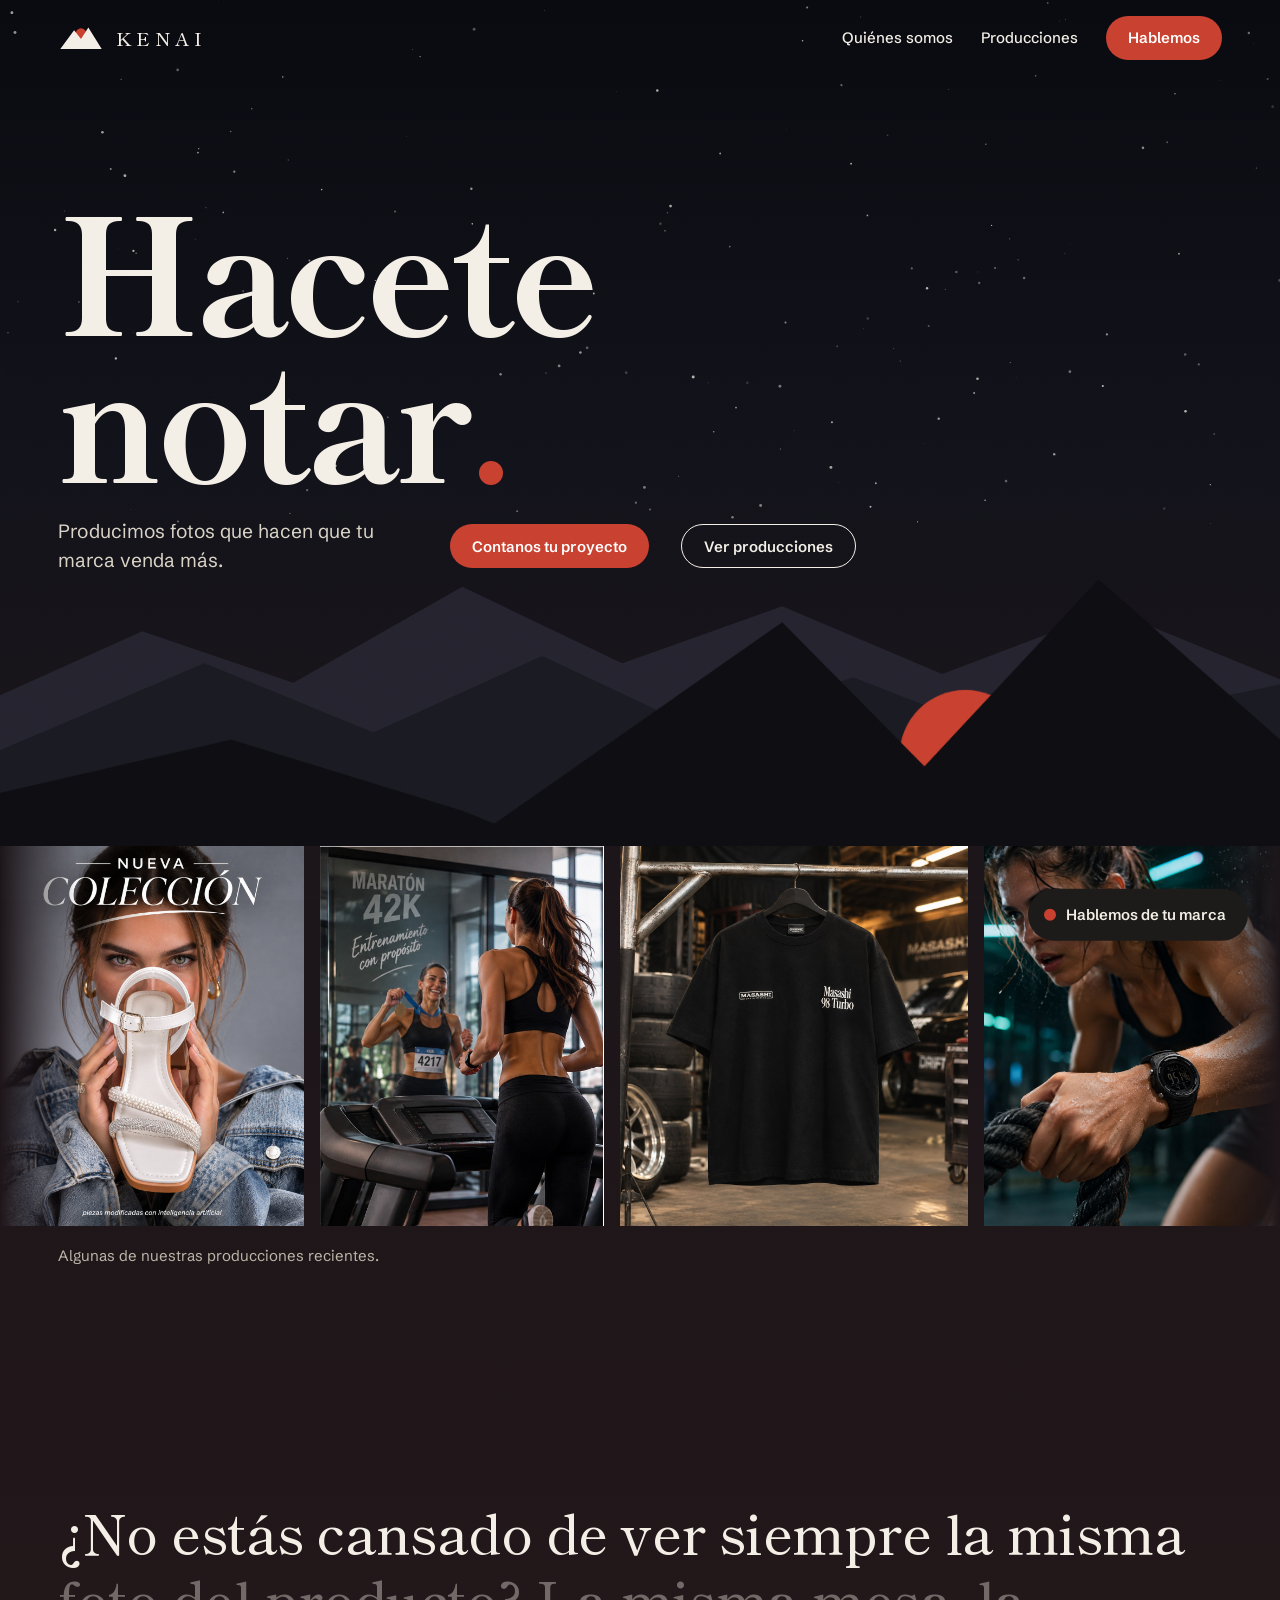
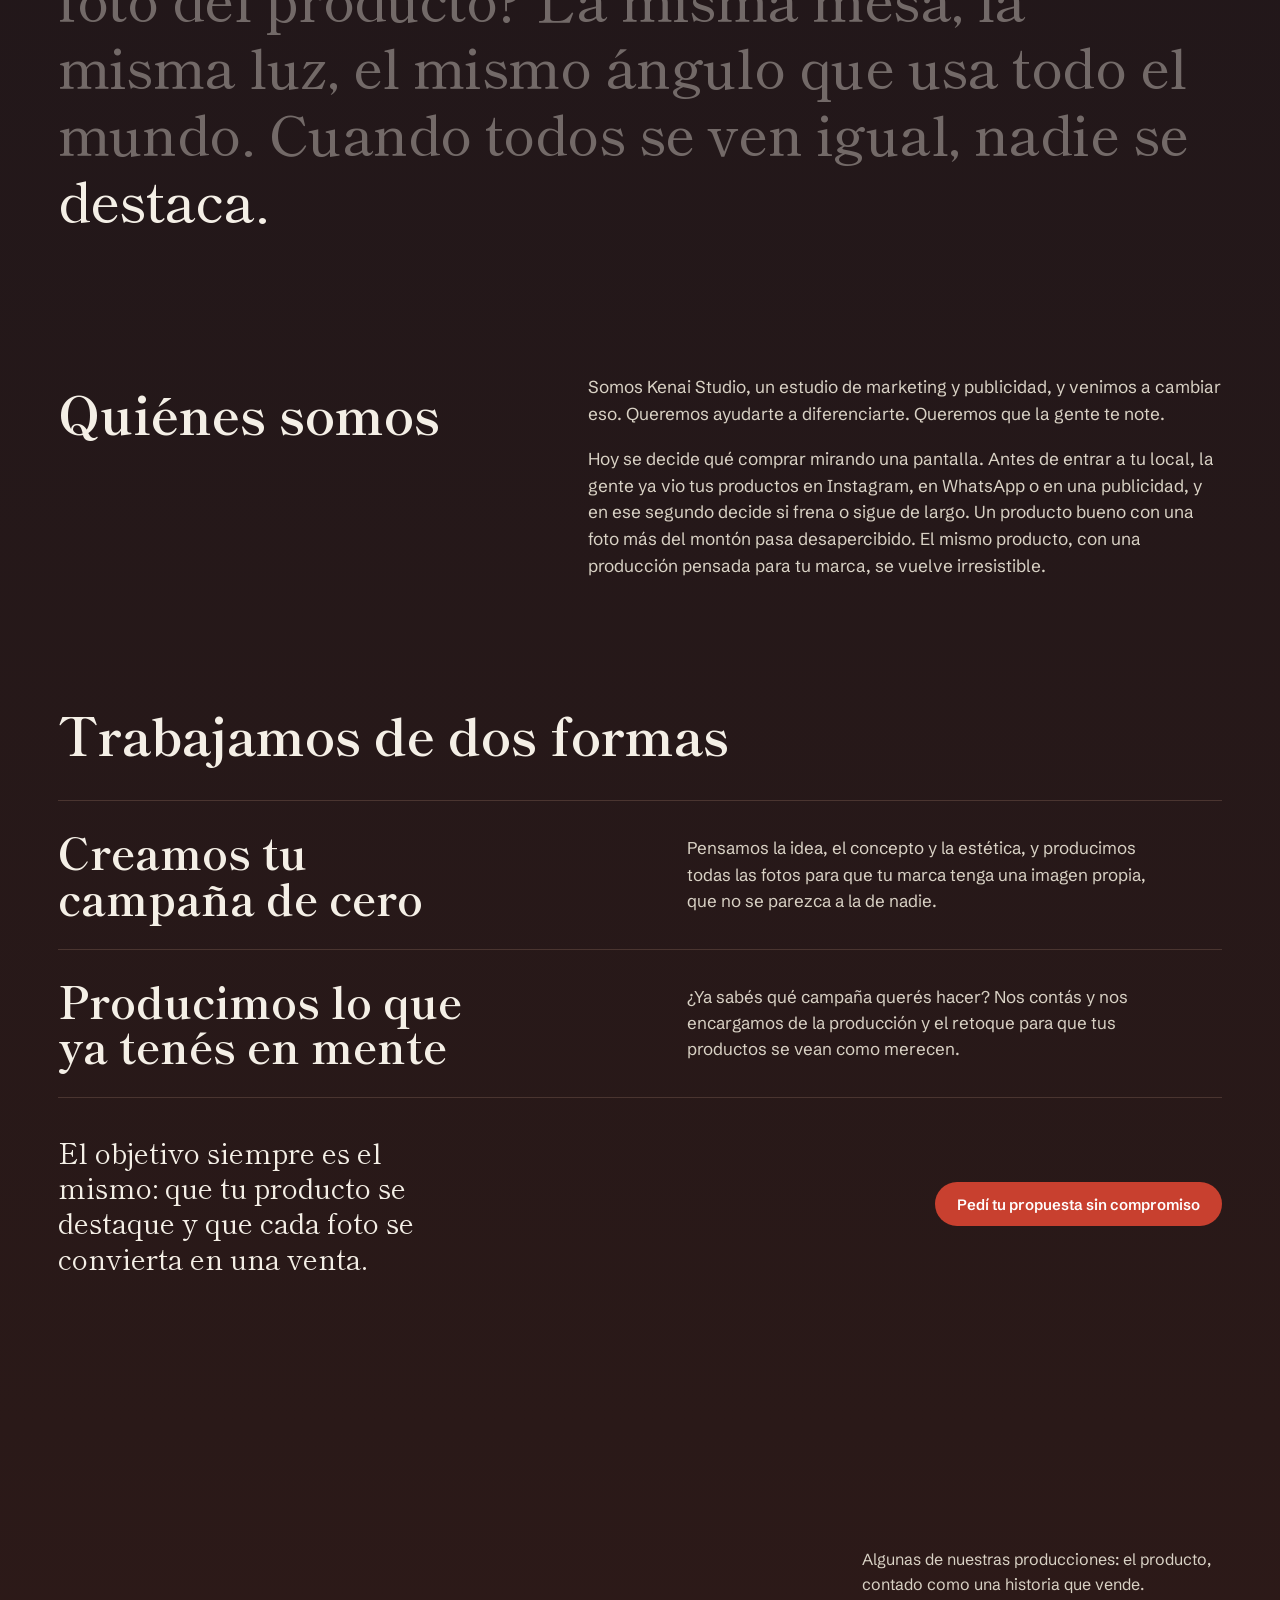
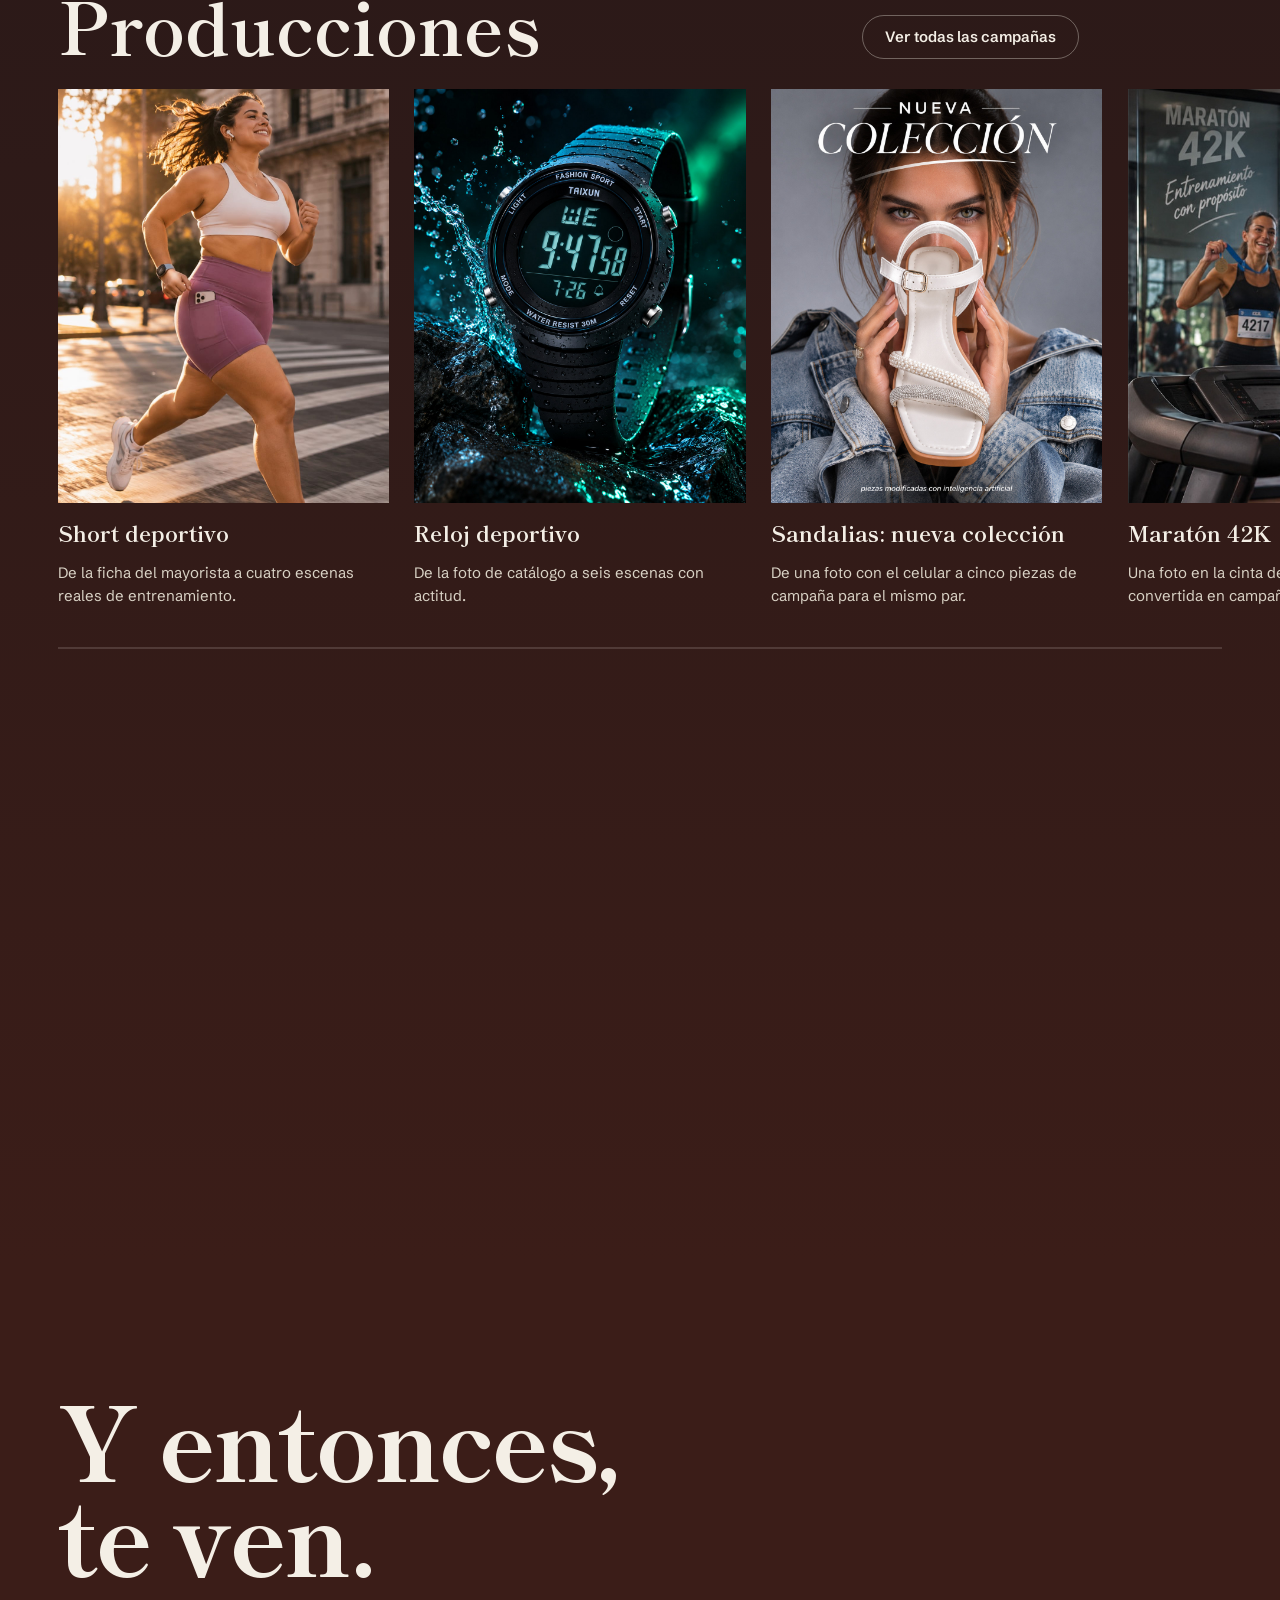
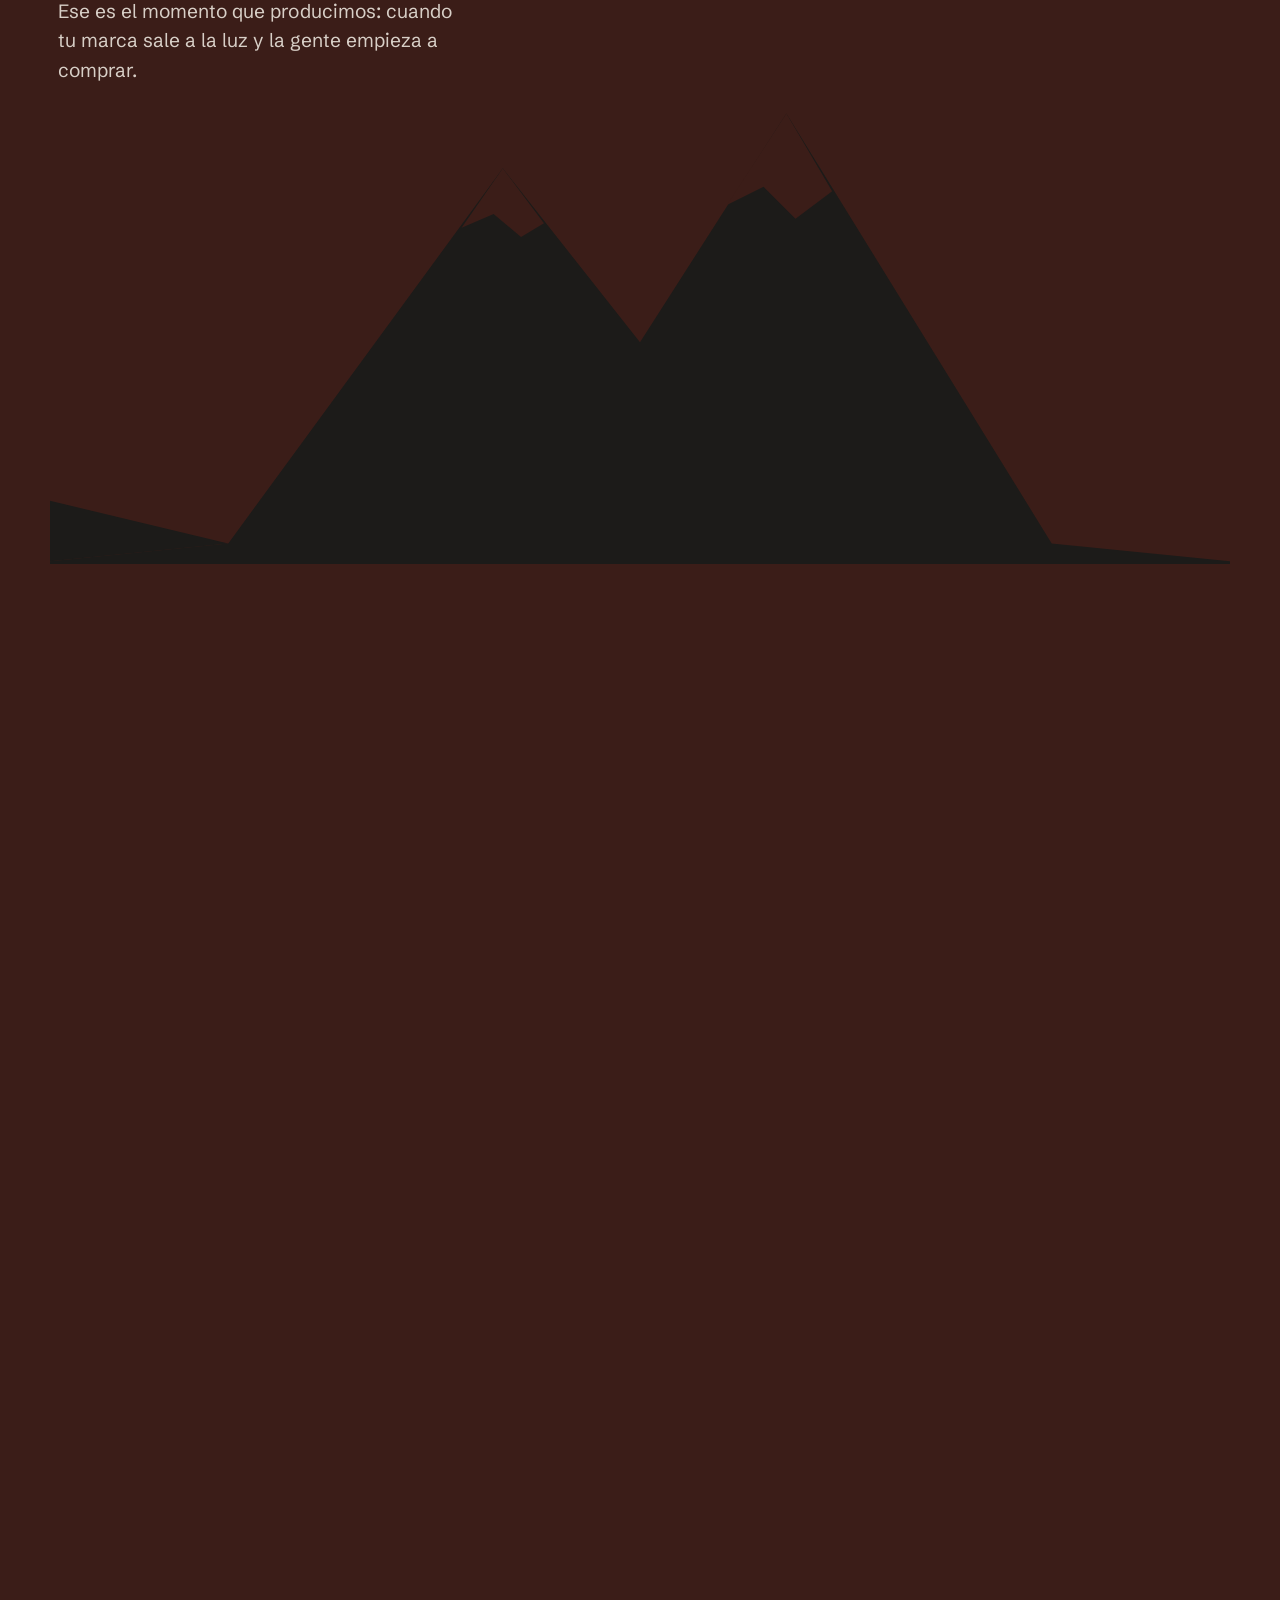
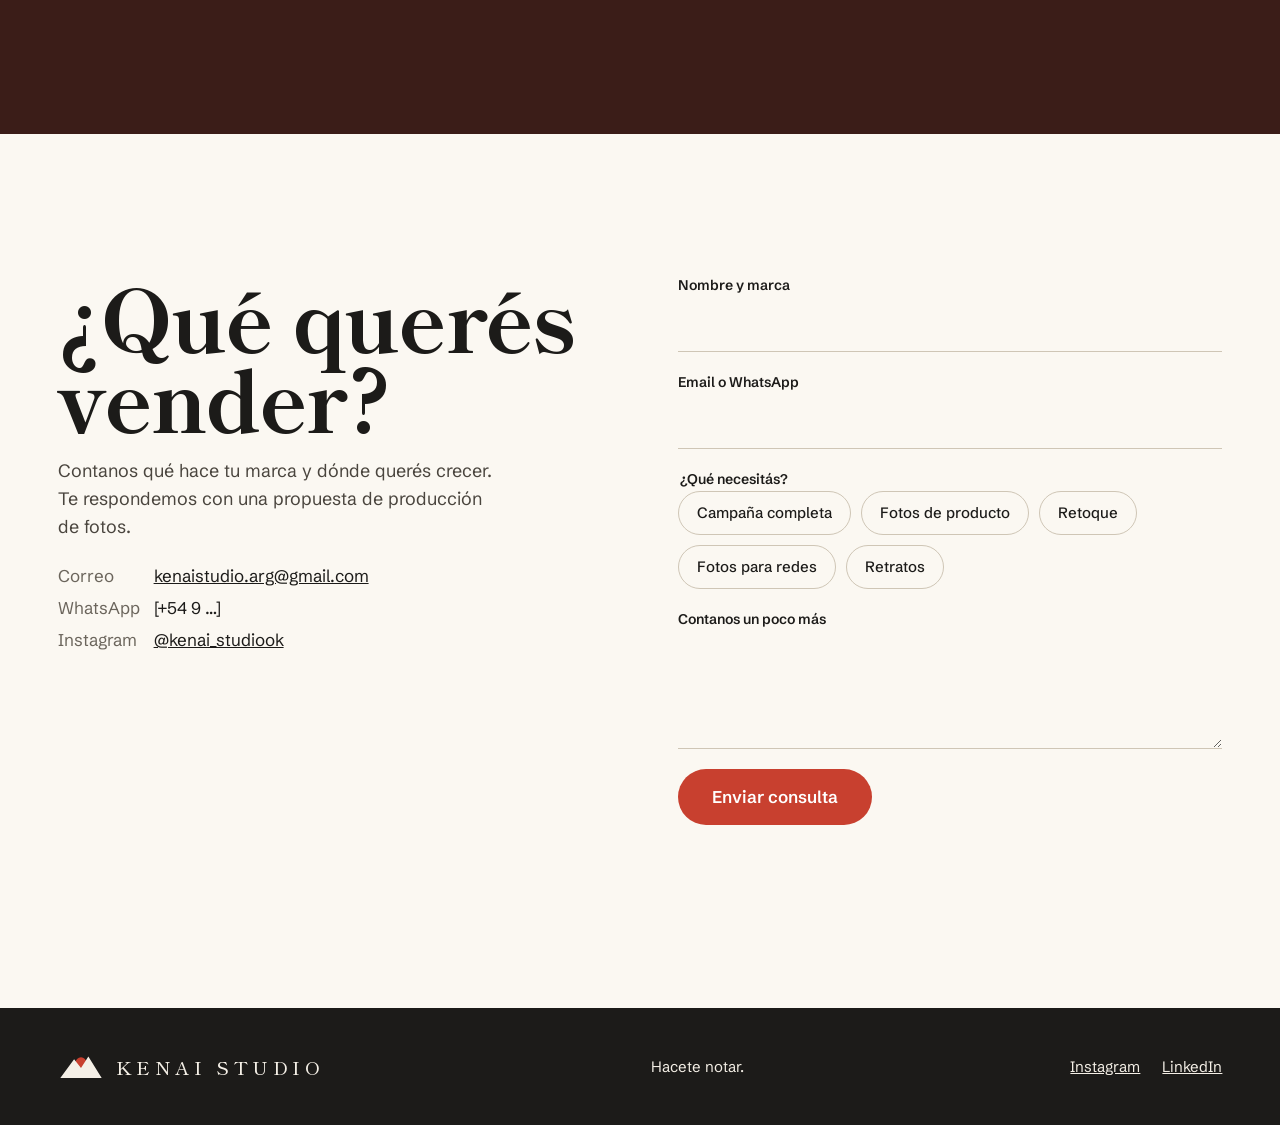
==== index.html @ e0a83057 "Quita el comparador de antes y después del inicio" ====
<!DOCTYPE html>
<html lang="es">
<head>
<meta charset="utf-8">
<meta name="viewport" content="width=device-width, initial-scale=1">
<title>Kenai Studio</title>
<link rel="preconnect" href="https://fonts.googleapis.com">
<link rel="preconnect" href="https://fonts.gstatic.com" crossorigin>
<link href="https://fonts.googleapis.com/css2?family=Shippori+Mincho:wght@500;700;800&family=Schibsted+Grotesk:wght@400;500;600;700&display=swap" rel="stylesheet">
<link rel="stylesheet" href="css/estilos.css?v=20261127">
</head>
<body>

<header class="top" id="top" data-tone="night">
  <a class="brand" href="#inicio" aria-label="Kenai Studio, inicio">
    <svg viewBox="0 40 200 105" aria-hidden="true"><circle cx="100" cy="74" r="24" fill="#C8402F"/><path class="m" d="M10 140 L70 58 L100 96 L132 46 L190 140 Z"/></svg>
    <span>KENAI</span>
  </a>
  <nav class="nav" aria-label="Secciones">
    <a href="#nosotros">Quiénes somos</a>
    <a class="nav-keep" href="producciones/">Producciones</a>
    <a class="cta" href="#contacto">Hablemos</a>
  </nav>
</header>

<main>
  <!-- HERO: night -->
  <section class="hero" id="inicio" data-tone="night">
    <canvas class="stars" aria-hidden="true"></canvas>
    <svg class="ridge" data-depth="0.25" viewBox="0 0 1440 420" preserveAspectRatio="xMidYMax slice" aria-hidden="true"><path fill="#24232E" d="M0 420 L0 250 L160 178 L330 236 L520 128 L700 214 L880 150 L1060 226 L1250 154 L1440 232 L1440 420 Z"/></svg>
    <svg class="ridge" data-depth="0.5" viewBox="0 0 1440 420" preserveAspectRatio="xMidYMax slice" aria-hidden="true"><path fill="#1A1A22" d="M0 420 L0 312 L230 214 L420 292 L610 206 L780 286 L960 230 L1140 300 L1440 238 L1440 420 Z"/></svg>
    <svg class="ridge" data-depth="0.9" viewBox="0 0 1440 420" preserveAspectRatio="xMidYMax slice" aria-hidden="true">
      <circle class="sun-hero" cx="1086" cy="318" r="74" fill="#C8402F"/>
      <path fill="#0D0D12" d="M520 420 L880 168 L1040 330 L1236 120 L1440 300 L1440 420 Z"/>
      <path fill="#0D0D12" d="M0 420 L0 360 L260 300 L520 380 L620 420 Z"/>
    </svg>
    <div class="hero-copy">
      <h1><span class="ln"><span>Hacete</span></span><span class="ln"><span>notar<span class="dot">.</span></span></span></h1>
      <div class="hero-sub">
        <p>Producimos fotos que hacen que tu marca venda más.</p>
        <a class="cta" href="#contacto">Contanos tu proyecto</a>
        <a class="ghost" href="#producciones">Ver producciones</a>
      </div>
    </div>
  </section>

  <!-- BIG PHOTO -->
  <section class="still" aria-label="Producciones destacadas" data-tone="night">
    <div class="reel" aria-label="Producciones destacadas">
      <div class="reel-track">
        <div class="reel-set"><img src="img/calzado-despues-1.jpg" alt="Modelo sosteniendo una sandalia blanca frente a su cara, campaña Nueva colección"><img src="img/maraton-despues.jpg" alt="Corredora festejando con su medalla frente al espejo del gimnasio"><img src="img/remera-taller.jpg" alt="Remera negra colgada en un taller de autos, con el logo Masashi en el pecho"><img src="img/reloj-despues-2.jpg" alt="Mujer entrenando con sogas de batalla y un reloj deportivo en la muñeca"><img src="img/buho-familia-despues.jpg" alt="Mamá y dos chicos durmiendo abrazados a sus peluches"><img src="img/short-despues-1.jpg" alt="Corredora sonriente cruzando la calle al atardecer con short deportivo lila"><img src="img/remera-capot.jpg" alt="Espalda de la remera Masashi 98 Turbo sobre el capot de un auto deportivo rojo"><img src="img/calzado-despues-5.jpg" alt="Sandalia blanca sobre fondo bordó con detalles de hebilla, brillo, plantilla y taco"><img src="img/anteojos-despues.jpg" alt="Anteojos de sol sobre la nieve con montañas de fondo"><img src="img/reloj-despues-3.jpg" alt="Hombre transpirado bajo un puente al atardecer, mostrando su reloj deportivo"><img src="img/remera-flatlay.jpg" alt="Remeras Masashi sobre el asfalto junto a un casco, una llave y una herramienta"><img src="img/gym-despues.jpg" alt="Adultos mayores entrenando mientras un nene salta en el reflejo"><img src="img/buho-regalo-despues.jpg" alt="Abuela regalando un peluche de búho a su nieto"></div>
        <div class="reel-set" aria-hidden="true"><img src="img/calzado-despues-1.jpg" alt=""><img src="img/maraton-despues.jpg" alt=""><img src="img/remera-taller.jpg" alt=""><img src="img/reloj-despues-2.jpg" alt=""><img src="img/buho-familia-despues.jpg" alt=""><img src="img/short-despues-1.jpg" alt=""><img src="img/remera-capot.jpg" alt=""><img src="img/calzado-despues-5.jpg" alt=""><img src="img/anteojos-despues.jpg" alt=""><img src="img/reloj-despues-3.jpg" alt=""><img src="img/remera-flatlay.jpg" alt=""><img src="img/gym-despues.jpg" alt=""><img src="img/buho-regalo-despues.jpg" alt=""></div>
      </div>
    </div>
    <div class="still-cap">
      <span>Algunas de nuestras producciones recientes.</span>
    </div>
  </section>

  <!-- STORY + ABOUT + SERVICES -->
  <section class="story-sec" id="nosotros" data-tone="night">
    <p class="story">¿No estás cansado de ver siempre la misma foto del producto? La misma mesa, la misma luz, el mismo ángulo que usa todo el mundo. Cuando todos se ven igual, nadie se destaca.</p>

    <div class="about">
      <h2>Quiénes somos</h2>
      <div class="about-text">
        <p>Somos Kenai Studio, un estudio de marketing y publicidad, y venimos a cambiar eso. Queremos ayudarte a diferenciarte. Queremos que la gente te note.</p>
        <p>Hoy se decide qué comprar mirando una pantalla. Antes de entrar a tu local, la gente ya vio tus productos en Instagram, en WhatsApp o en una publicidad, y en ese segundo decide si frena o sigue de largo. Un producto bueno con una foto más del montón pasa desapercibido. El mismo producto, con una producción pensada para tu marca, se vuelve irresistible.</p>
      </div>
    </div>

    <div class="services">
      <h2>Trabajamos de dos formas</h2>
      <ul class="svc">
        <li><h3>Creamos tu campaña de cero</h3><p>Pensamos la idea, el concepto y la estética, y producimos todas las fotos para que tu marca tenga una imagen propia, que no se parezca a la de nadie.</p></li>
        <li><h3>Producimos lo que ya tenés en mente</h3><p>¿Ya sabés qué campaña querés hacer? Nos contás y nos encargamos de la producción y el retoque para que tus productos se vean como merecen.</p></li>
      </ul>
      <div class="svc-close">
        <p>El objetivo siempre es el mismo: que tu producto se destaque y que cada foto se convierta en una venta.</p>
        <a class="cta" href="#contacto">Pedí tu propuesta sin compromiso</a>
      </div>
    </div>
  </section>

  <!-- PRODUCTIONS -->
  <section class="works" id="producciones" data-tone="night">
    <div class="works-pin">
      <div class="works-head">
        <h2>Producciones</h2>
        <div class="works-intro">
          <p>Algunas de nuestras producciones: el producto, contado como una historia que vende.</p>
          <a class="works-all-btn" href="producciones/">Ver todas las campañas</a>
        </div>
      </div>
      <div class="track" id="track"></div>
      <div class="works-bar" aria-hidden="true"><i id="worksBar"></i></div>
    </div>
  </section>

  <!-- HORIZON: the sun rises -->
  <section class="horizon" id="horizon" data-tone="dynamic">
    <div class="horizon-stage" id="stage">
      <div class="horizon-text">
        <h2>Y entonces,<br>te ven.</h2>
        <p>Ese es el momento que producimos: cuando tu marca sale a la luz y la gente empieza a comprar.</p>
      </div>
      <svg viewBox="0 40 200 105" aria-hidden="true">
        <circle id="glow" cx="100" cy="74" r="44" fill="#C8402F" opacity="0"/>
        <circle id="sun" cx="100" cy="74" r="24" fill="#C8402F"/>
        <path fill="#1C1B19" d="M-40 145 L-40 128 L10 140 Z"/>
        <path id="peaks" fill="#1C1B19" d="M10 140 L70 58 L100 96 L132 46 L190 140 L240 145 L-40 145 Z"/>
        <path class="cap" fill="#F4EFE6" d="M132 46 L119 66 L127 62 L134 69 L142 63 Z"/>
        <path class="cap" fill="#F4EFE6" d="M70 58 L61 71 L68 68 L74 73 L79 70 Z"/>
      </svg>
    </div>
  </section>

  <!-- TESTIMONIALS -->
  <!-- Sección oculta hasta tener comentarios reales de clientes: borrá la palabra hidden para mostrarla y volvé a agregar el link "Clientes" al menú -->
  <section class="voices" id="clientes" data-tone="day" hidden>
    <div class="voices-head">
      <h2>Clientes que ya se hacen notar</h2>
      <p>Tocá una marca para ver qué hicimos juntos y qué dicen de nuestro trabajo.</p>
    </div>
    <div class="clients">
      <div class="logos" role="tablist" aria-label="Clientes" id="logos">
        <button class="logo-btn" role="tab" aria-selected="true" aria-controls="panel" data-i="0"><b>Gimnasio Andes</b><small>Gimnasio</small></button>
        <button class="logo-btn" role="tab" aria-selected="false" aria-controls="panel" data-i="1"><b>Ruta 42</b><small>Running</small></button>
        <button class="logo-btn" role="tab" aria-selected="false" aria-controls="panel" data-i="2"><b>Óptica Glaciar</b><small>Anteojos</small></button>
        <button class="logo-btn" role="tab" aria-selected="false" aria-controls="panel" data-i="3"><b>Nido</b><small>Peluches</small></button>
        <button class="logo-btn" role="tab" aria-selected="false" aria-controls="panel" data-i="4"><b>Pan de Altura</b><small>Panadería</small></button>
        <button class="logo-btn" role="tab" aria-selected="false" aria-controls="panel" data-i="5"><b>Café Cumbre</b><small>Cafetería</small></button>
      </div>
      <div class="panel" role="tabpanel" id="panel" aria-live="polite">
        <div class="panel-body" id="panelBody">
          <blockquote id="pQuote">Con las fotos nuevas, la gente nos escribe diciendo que se siente invitada a entrenar. Ese mes sumamos más inscriptos que en todo el verano.</blockquote>
          <div class="did" id="pDid"><span>Fotografía de producto</span><span>Retoque</span></div>
          <div class="who"><span class="avatar" aria-hidden="true" id="pAv">L</span><span id="pWho"><strong>Laura M.</strong>, dueña de Gimnasio Andes</span></div>
        </div>
        <div class="panel-shot" id="pShot" style="--tone:#5B3A2E">
          <svg viewBox="0 40 200 105" aria-hidden="true"><circle cx="100" cy="74" r="24" fill="#F4EFE6"/><path fill="#F4EFE6" d="M10 140 L70 58 L100 96 L132 46 L190 140 Z"/></svg>
          <span id="pShotLabel">Trabajo para Gimnasio Andes</span>
        </div>
      </div>
    </div>
  </section>

  <!-- CONTACT -->
  <section class="contact" id="contacto" data-tone="day">
    <div class="contact-grid">
      <div class="contact-intro">
        <h2>¿Qué querés vender?</h2>
        <p>Contanos qué hace tu marca y dónde querés crecer. Te respondemos con una propuesta de producción de fotos.</p>
        <div class="lines">
          <div><span>Correo</span><a href="mailto:kenaistudio.arg@gmail.com">kenaistudio.arg@gmail.com</a></div>
          <div><span>WhatsApp</span>[+54 9 …]</div>
          <div><span>Instagram</span><a href="https://www.instagram.com/kenai_studiook/" target="_blank" rel="noopener">@kenai_studiook</a></div>
        </div>
      </div>
      <form id="form" action="https://formsubmit.co/kenaistudio.arg@gmail.com" method="POST" novalidate>
        <div class="field"><label for="f-nombre">Nombre y marca</label><input type="text" id="f-nombre" name="Nombre y marca" autocomplete="name"></div>
        <div class="field"><label for="f-mail">Email o WhatsApp</label><input type="text" id="f-mail" name="Email o WhatsApp" autocomplete="email"></div>
        <fieldset class="field">
          <legend>¿Qué necesitás?</legend>
          <div class="chips">
            <button type="button" class="chip" aria-pressed="false">Campaña completa</button>
            <button type="button" class="chip" aria-pressed="false">Fotos de producto</button>
            <button type="button" class="chip" aria-pressed="false">Retoque</button>
            <button type="button" class="chip" aria-pressed="false">Fotos para redes</button>
            <button type="button" class="chip" aria-pressed="false">Retratos</button>
          </div>
        </fieldset>
        <div class="field"><label for="f-msg">Contanos un poco más</label><textarea id="f-msg" name="Mensaje"></textarea></div>
        <input type="hidden" name="Qué necesita" id="f-needs">
        <input type="hidden" name="_subject" id="f-subject" value="Consulta desde la web">
        <input type="hidden" name="_template" value="table">
        <input type="hidden" name="_captcha" value="false">
        <input type="hidden" name="_next" id="f-next" value="https://kenaistudio.com.ar/?enviado=1#contacto">
        <input type="text" id="f-honey" name="_honey" tabindex="-1" autocomplete="off" aria-hidden="true" style="position:absolute;left:-9999px;width:1px;height:1px;opacity:0">
        <button class="cta send" type="submit">Enviar consulta</button>
        <p class="status" id="status" role="status"></p>
      </form>
    </div>
  </section>
</main>

<a class="float" id="float" href="#contacto"><i aria-hidden="true"></i>Hablemos de tu marca</a>

<footer>
  <a class="brand" href="#inicio" aria-label="Volver al inicio">
    <svg viewBox="0 40 200 105" aria-hidden="true"><circle cx="100" cy="74" r="24" fill="#C8402F"/><path class="m" d="M10 140 L70 58 L100 96 L132 46 L190 140 Z"/></svg>
    <span>KENAI STUDIO</span>
  </a>
  <span>Hacete notar.</span>
  <nav aria-label="Redes"><a href="https://www.instagram.com/kenai_studiook/" target="_blank" rel="noopener">Instagram</a><a href="#contacto">LinkedIn</a></nav>
</footer>

<script src="data/campanas.js?v=20261127-citizen"></script>
<script src="js/inicio-producciones.js?v=86df3511"></script>
<script src="js/animaciones.js?v=20261127"></script>
</body>
</html>
---- css/estilos.css ----
:root{
  --noche:#0E0F15;
  --brasa:#3B1D18;
  --sol:#C8402F;
  --montana:#1C1B19;
  --piedra:#8A847A;
  --nieve:#F4EFE6;
  --luz:#FBF8F2;
  --display:'Shippori Mincho', 'Times New Roman', serif;
  --body:'Schibsted Grotesk', 'Helvetica Neue', Arial, sans-serif;
  --gutter:clamp(18px, 4.5vw, 64px);
  /* layout: one long sunrise. Night at the top, the logo's sun rises mid-page, contact ends in full daylight. Left-aligned editorial column over full-bleed scenes. */
}
[hidden]{display:none!important}
*{box-sizing:border-box}
html{color-scheme:dark;scroll-behavior:smooth}
body{margin:0;background:var(--noche);color:var(--nieve);font-family:var(--body);font-size:17px;line-height:1.55;-webkit-font-smoothing:antialiased;overflow-x:hidden}
body::after{content:"";position:fixed;inset:0;pointer-events:none;z-index:90;opacity:.09;mix-blend-mode:overlay;background-image:url("data:image/svg+xml;utf8,<svg xmlns='http://www.w3.org/2000/svg' width='160' height='160'><filter id='n'><feTurbulence type='fractalNoise' baseFrequency='.9' numOctaves='3' stitchTiles='stitch'/></filter><rect width='100%' height='100%' filter='url(%23n)'/></svg>")}
img,video{max-width:100%;display:block}
a{color:inherit}
:focus-visible{outline:2px solid var(--sol);outline-offset:4px;border-radius:2px}
.sr-only{position:absolute;width:1px;height:1px;padding:0;margin:-1px;overflow:hidden;clip:rect(0,0,0,0);border:0}
h1,h2,h3{font-family:var(--display);font-weight:700;margin:0;text-wrap:balance}
p{margin:0}

/* ---------- header ---------- */
.top{position:fixed;inset:0 0 auto 0;z-index:60;display:flex;align-items:center;justify-content:space-between;gap:16px;padding:16px var(--gutter);color:var(--nieve);transition:color .5s ease}
.top[data-tone="day"]{color:var(--montana)}
.top{transition:color .5s ease,background-color .4s ease,backdrop-filter .4s ease}
.top.scrolled{background-color:rgba(14,15,21,.72);-webkit-backdrop-filter:blur(12px);backdrop-filter:blur(12px)}
.top.scrolled[data-tone="day"]{background-color:rgba(244,239,230,.82)}
.brand{display:flex;align-items:center;gap:12px;text-decoration:none}
.brand svg{width:46px;height:auto}
.brand svg .m{fill:currentColor}
.brand span{font-family:var(--display);font-weight:500;font-size:19px;letter-spacing:.24em}
.nav{display:flex;align-items:center;gap:28px;font-size:15px;font-weight:500}
.nav a{text-decoration:none;position:relative}
.nav a:not(.cta)::after{content:"";position:absolute;left:0;right:0;bottom:-4px;height:1.5px;background:currentColor;transform:scaleX(0);transform-origin:left;transition:transform .35s ease}
.nav a:not(.cta):hover::after{transform:scaleX(1)}
.cta{display:inline-flex;align-items:center;justify-content:center;min-height:44px;padding:0 22px;border-radius:999px;background:var(--sol);color:#fff;text-decoration:none;font-weight:600;font-size:15px;border:0;cursor:pointer;font-family:var(--body);transition:transform .25s ease, background .25s ease}
.cta:hover{background:#B33626;transform:translateY(-2px)}
@media (max-width:760px){.nav a:not(.cta):not(.nav-keep){display:none}.nav{gap:16px}}
@media (max-width:440px){.brand span{display:none}.nav .cta{padding:0 18px}}

/* ---------- hero (night) ---------- */
.hero{position:relative;min-height:min(94vh,920px);padding-top:clamp(110px,15vh,170px);display:flex;align-items:flex-end;overflow:hidden;background:linear-gradient(180deg,#090A10 0%,#12121A 55%,#1B1519 100%);isolation:isolate}
.stars{position:absolute;inset:0;width:100%;height:100%;z-index:-2}
.ridge{position:absolute;left:0;bottom:0;width:100%;height:auto;z-index:-1;will-change:transform}
.hero-copy{position:relative;z-index:2;padding:0 var(--gutter);margin-bottom:clamp(130px,min(22vw,30vh),330px);display:flex;flex-direction:column;gap:26px;max-width:1500px}
.hero h1{font-size:clamp(54px,min(12.5vw,18vh),214px);line-height:.88;letter-spacing:-.025em;font-weight:800}
.hero h1 .ln{display:block;overflow:hidden;padding-bottom:.04em}
.hero h1 .ln > span{display:block;animation:rise 1.25s cubic-bezier(.2,.8,.2,1) both}
.hero h1 .ln:nth-child(2) > span{animation-delay:.14s}
.hero h1 .dot{color:var(--sol)}
.hero-sub{display:flex;flex-wrap:wrap;align-items:center;gap:20px 32px;animation:fadeIn 1s .6s ease both}
.hero-sub p{max-width:30ch;font-size:clamp(17px,1.5vw,21px);color:#D9D2C5}
.ghost{display:inline-flex;align-items:center;min-height:44px;padding:0 22px;border-radius:999px;border:1.5px solid currentColor;text-decoration:none;font-weight:600;font-size:15px}
@keyframes rise{from{transform:translateY(105%)}to{transform:none}}
@keyframes fadeIn{from{opacity:0}to{opacity:1}}
.sun-hero{animation:peek 2.6s .3s cubic-bezier(.2,.8,.2,1) both;transform-box:fill-box;transform-origin:center}
@keyframes peek{from{transform:translateY(60px)}to{transform:none}}

/* ---------- big photo ---------- */
.still{background:linear-gradient(180deg,#1B1519 0%,#21171A 100%);padding:0 var(--gutter) clamp(90px,12vw,170px)}
.frame{position:relative;width:100%;max-width:1100px;margin:0 auto;aspect-ratio:16/9;overflow:hidden;background:#2a1b1a}
@media (max-width:760px){.frame{aspect-ratio:4/5}}
.frame canvas,.frame img,.frame video{position:absolute;inset:0;width:100%;height:100%;object-fit:cover;will-change:transform}
.frame img,.frame video{z-index:1}
.frame-tag{position:absolute;left:18px;top:16px;z-index:2;font-size:13px;color:#F4EFE6;background:rgba(14,15,21,.55);padding:6px 12px;border-radius:999px;backdrop-filter:blur(6px)}
.has-media .frame-tag{display:none}
.reel{overflow:hidden;margin:0 calc(var(--gutter)*-1);-webkit-mask-image:linear-gradient(90deg,transparent,#000 6%,#000 94%,transparent);mask-image:linear-gradient(90deg,transparent,#000 6%,#000 94%,transparent)}
.reel-track{display:flex;width:max-content;animation:reel 125s linear infinite}
.reel:hover .reel-track,.reel:focus-within .reel-track{animation-play-state:paused}
.reel-set{display:flex}
.reel img{height:clamp(220px,32vw,380px);width:auto;margin-right:16px;object-fit:cover;transition:transform .4s cubic-bezier(.2,.8,.2,1)}
.reel img:hover{transform:scale(1.03)}
@keyframes reel{to{transform:translateX(-50%)}}
@media (prefers-reduced-motion:reduce){.reel{overflow-x:auto;-webkit-mask-image:none;mask-image:none}.reel-set[aria-hidden="true"]{display:none}}
.still-cap{display:flex;flex-wrap:wrap;justify-content:space-between;align-items:center;gap:14px;margin-top:18px;font-size:15px;color:#BDB6A9}
[data-drop].dragging{outline:2px dashed var(--sol);outline-offset:6px}

/* ---------- story / about / services ---------- */
.story-sec{background:linear-gradient(180deg,#21171A 0%,#2A1918 100%);padding:clamp(40px,6vw,90px) var(--gutter) clamp(100px,12vw,180px)}
.story{font-family:var(--display);font-weight:500;font-size:clamp(30px,4.3vw,64px);line-height:1.22;letter-spacing:-.01em;max-width:21em}
.js .story .w{opacity:.38;transition:opacity .35s ease}
.js .story .w.on{opacity:1}
.story em{font-style:normal;color:#F07A62}
.about{display:grid;grid-template-columns:minmax(0,1fr) minmax(0,1.4fr);gap:clamp(28px,6vw,96px);margin-top:clamp(90px,11vw,160px);align-items:start}
.about h2{font-size:clamp(34px,4vw,56px)}
.about-text{display:flex;flex-direction:column;gap:18px;font-size:clamp(17px,1.35vw,20px);color:#D9D2C5;max-width:58ch}
@media (max-width:820px){.about{grid-template-columns:1fr}}
.services{margin-top:clamp(70px,9vw,130px)}
.services h2{font-size:clamp(34px,4vw,56px);margin-bottom:26px}
.svc{list-style:none;margin:0;padding:0;border-top:1px solid #4A3530}
.svc li{position:relative;display:grid;grid-template-columns:minmax(0,1.1fr) minmax(0,1fr);gap:12px 40px;padding:28px 0;border-bottom:1px solid #4A3530;isolation:isolate}
.svc li::before{content:"";position:absolute;inset:0 calc(var(--gutter)*-1);background:var(--sol);z-index:-1;transform:scaleY(0);transform-origin:bottom;transition:transform .45s cubic-bezier(.2,.8,.2,1)}
.svc li:hover::before{transform:scaleY(1)}
.svc h3{font-size:clamp(28px,3.4vw,50px);font-weight:700;line-height:1.05}
.svc p{font-size:17px;color:#D9D2C5;max-width:46ch;align-self:center;transition:color .3s ease}
.svc li:hover p{color:#fff}
@media (max-width:700px){.svc li{grid-template-columns:1fr}}
.svc-close{display:flex;flex-wrap:wrap;align-items:center;justify-content:space-between;gap:20px 40px;margin-top:36px}
.svc-close p{margin:0;font-family:var(--display);font-size:clamp(22px,2.2vw,32px);line-height:1.25;max-width:28ch}

/* ---------- productions (horizontal) ---------- */
.works{position:relative;background:linear-gradient(180deg,#2A1918 0%,#3B1D18 100%)}
.works-pin{padding:clamp(40px,6vw,80px) 0;display:flex;flex-direction:column;gap:30px}
.works-head{display:flex;flex-wrap:wrap;justify-content:space-between;align-items:flex-end;gap:16px;padding:0 var(--gutter)}
.works-head h2{font-size:clamp(40px,5.6vw,84px);line-height:.95}
.works-head p{max-width:36ch;color:#D9D2C5;font-size:16px}
.track{display:flex;gap:clamp(16px,2vw,28px);padding:0 var(--gutter) 10px;overflow-x:auto;scroll-snap-type:x mandatory;scrollbar-width:thin}
.work{flex:0 0 auto;display:flex;flex-direction:column;gap:12px;scroll-snap-align:start}
.work-media{position:relative;height:clamp(280px,46vh,440px);aspect-ratio:var(--ar);background:var(--tone,#2A1918);overflow:hidden;transition:transform .5s cubic-bezier(.2,.8,.2,1)}
.work:hover .work-media{transform:translateY(-6px)}
.work-media img,.work-media video{position:absolute;inset:0;width:100%;height:100%;object-fit:cover}
.work-glyph{position:absolute;inset:0;display:grid;place-items:center;opacity:.5}
.work-glyph svg{width:28%;height:auto}
.has-media .work-glyph,.has-media .work-hint{display:none}
.work-hint{position:absolute;left:14px;bottom:14px;right:14px;font-size:13px;color:rgba(244,239,230,.85)}
.work-pick{position:absolute;inset:0;cursor:pointer}
.work-pick span{position:absolute;right:12px;top:12px;font-size:12px;font-weight:600;background:rgba(14,15,21,.5);padding:6px 10px;border-radius:999px;opacity:0;transition:opacity .25s ease}
.work:hover .work-pick span,.work-pick:focus-within span{opacity:1}
.play{position:absolute;left:50%;top:50%;width:64px;height:64px;margin:-32px 0 0 -32px;border-radius:50%;background:rgba(244,239,230,.92);display:grid;place-items:center;z-index:2;pointer-events:none}
.play::after{content:"";border-left:16px solid var(--montana);border-top:10px solid transparent;border-bottom:10px solid transparent;margin-left:4px}
.work h3{font-size:22px;font-weight:700}
.work p{font-size:15px;color:#D9D2C5;max-width:34ch}
.works-intro{display:flex;flex-direction:column;align-items:flex-start;gap:18px}
.works-all-btn{display:inline-flex;align-items:center;min-height:44px;padding:0 22px;border-radius:999px;border:1px solid rgba(244,239,230,.35);color:var(--nieve);text-decoration:none;font-weight:600;font-size:15px;transition:background-color .25s ease,border-color .25s ease,color .25s ease}
.works-all-btn:hover{background:var(--nieve);border-color:var(--nieve);color:var(--montana)}
.work-link{text-decoration:none;color:inherit}
.work-more{position:absolute;left:0;right:0;bottom:0;padding:40px 16px 14px;background:linear-gradient(180deg,transparent,rgba(20,12,11,.82));font-size:15px;font-weight:600;opacity:0;transform:translateY(8px);transition:opacity .35s ease,transform .35s ease}
.work-link:hover .work-more,.work-link:focus-visible .work-more{opacity:1;transform:none}
@media (hover:none){.work-more{opacity:1;transform:none}}
.work-all{justify-content:flex-end;gap:6px;height:clamp(280px,46vh,440px);aspect-ratio:4/5;padding:26px;border:1px solid rgba(244,239,230,.22);text-decoration:none;color:var(--nieve);transition:border-color .3s ease,background-color .3s ease}
.work-all:hover{border-color:var(--sol);background:rgba(200,64,47,.08)}
.work-all-n{font-family:var(--display);font-weight:700;font-size:clamp(64px,8vw,110px);line-height:.9}
.work-all-t{font-size:16px;color:#D9D2C5}
.work-all-b{margin-top:18px;font-weight:600;color:#F2A598}
.works-bar{margin:0 var(--gutter);height:2px;background:rgba(244,239,230,.15);display:none}
.works-bar i{display:block;height:100%;width:0;background:var(--sol)}
.works.is-pinned .works-pin{position:sticky;top:0;height:100vh;justify-content:center;overflow:hidden;padding:80px 0 40px}
.works.is-pinned .track{overflow:visible;will-change:transform;scroll-snap-type:none}
.works.is-pinned .works-bar{display:block}

/* ---------- horizon (sunrise) ---------- */
.horizon{position:relative;height:230vh;background:#3B1D18}
.horizon-stage{position:sticky;top:0;height:100vh;overflow:hidden;display:flex;flex-direction:column;justify-content:space-between;background:var(--nieve);color:var(--montana)}
.js .horizon-stage{background:#3B1D18;color:var(--nieve)}
.horizon-text{padding:clamp(100px,14vh,160px) var(--gutter) 0;display:flex;flex-direction:column;gap:18px}
.horizon h2{font-size:clamp(46px,8vw,132px);line-height:.92;letter-spacing:-.02em;font-weight:800}
.horizon-text p{font-size:clamp(17px,1.5vw,21px);max-width:34ch;opacity:.85}
.horizon svg{width:min(1180px,128vw);height:auto;align-self:center;margin-bottom:-2px}
@media (prefers-reduced-motion:reduce){.horizon{height:auto}.horizon-stage{position:relative;height:min(100vh,900px)}}

/* ---------- clients + testimonials (day) ---------- */
.voices{background:var(--nieve);color:var(--montana);padding:clamp(90px,11vw,160px) var(--gutter)}
.voices-head{display:flex;flex-wrap:wrap;justify-content:space-between;align-items:flex-end;gap:20px;margin-bottom:clamp(36px,5vw,64px)}
.voices h2{font-size:clamp(36px,4.6vw,66px);max-width:15ch;line-height:1}
.voices-head p{max-width:34ch;color:#4A453E}
.clients{display:grid;grid-template-columns:minmax(0,1fr) minmax(0,1.25fr);gap:clamp(28px,4vw,64px);align-items:stretch}
@media (max-width:900px){.clients{grid-template-columns:1fr}}
.logos{display:grid;grid-template-columns:repeat(3,minmax(0,1fr));gap:12px;align-content:start}
.logo-btn{position:relative;aspect-ratio:4/3;border:1.5px solid #D9D0C0;background:transparent;color:var(--montana);font:inherit;cursor:pointer;display:flex;flex-direction:column;align-items:center;justify-content:center;gap:6px;transition:transform .3s cubic-bezier(.2,.8,.2,1),background .3s ease,color .3s ease,border-color .3s ease}
.logo-btn:hover{transform:translateY(-4px);border-color:var(--montana)}
.logo-btn b{font-family:var(--display);font-weight:700;font-size:clamp(16px,1.6vw,22px)}
.logo-btn small{font-size:12px;color:#6B655C}
.logo-btn[aria-selected="true"]{background:var(--montana);border-color:var(--montana);color:var(--nieve)}
.logo-btn[aria-selected="true"] small{color:#BDB6A9}
.logo-btn[aria-selected="true"]::after{content:"";position:absolute;right:10px;top:10px;width:10px;height:10px;border-radius:50%;background:var(--sol)}
.panel{background:var(--luz);border:1.5px solid #E2DACB;display:grid;grid-template-columns:minmax(0,1fr) minmax(0,.8fr);min-height:420px;overflow:hidden}
@media (max-width:640px){.panel{grid-template-columns:1fr}}
.panel-body{padding:clamp(24px,3vw,40px);display:flex;flex-direction:column;justify-content:space-between;gap:26px}
.panel-body.swap{animation:swapIn .6s cubic-bezier(.2,.8,.2,1)}
@keyframes swapIn{from{opacity:0;transform:translateY(18px)}to{opacity:1;transform:none}}
.panel blockquote{margin:0;font-family:var(--display);font-weight:500;font-size:clamp(22px,2.3vw,32px);line-height:1.28}
.panel blockquote::before{content:"“";color:var(--sol)}
.panel blockquote::after{content:"”";color:var(--sol)}
.who{display:flex;align-items:center;gap:14px;font-size:15px}
.avatar{width:46px;height:46px;border-radius:50%;background:var(--piedra);display:grid;place-items:center;color:var(--nieve);font-weight:600;font-size:14px;flex-shrink:0}
.did{display:flex;flex-wrap:wrap;gap:8px}
.did span{font-size:13px;font-weight:600;padding:6px 12px;border-radius:999px;background:var(--nieve);border:1px solid #E2DACB}
.panel-shot{position:relative;min-height:260px;background:var(--tone,#5B3A2E);display:grid;place-items:center}
.panel-shot svg{width:42%;opacity:.55}
.panel-shot span{position:absolute;left:14px;bottom:14px;font-size:13px;color:rgba(244,239,230,.9)}
.note{margin-top:28px;font-size:14px;color:#6B655C}
.sample{align-self:flex-start;font-size:12px;font-weight:600;padding:4px 10px;border-radius:999px;background:#EFE7DA;color:#6B655C}

/* ---------- floating CTA ---------- */
.float{position:fixed;right:clamp(14px,3vw,32px);bottom:clamp(14px,3vw,32px);z-index:70;display:flex;align-items:center;gap:10px;min-height:52px;padding:0 22px 0 16px;border-radius:999px;background:var(--montana);color:var(--nieve);text-decoration:none;font-weight:600;font-size:15px;box-shadow:0 12px 30px rgba(0,0,0,.3);transform:translateY(140%);transition:transform .5s cubic-bezier(.2,.8,.2,1),background .3s ease}
.float.show{transform:none}
.float:hover{background:var(--sol)}
.float i{width:12px;height:12px;border-radius:50%;background:var(--sol);box-shadow:0 0 0 0 rgba(200,64,47,.6);animation:pulse 2.4s ease-out infinite}
.float:hover i{background:var(--nieve)}
@keyframes pulse{0%{box-shadow:0 0 0 0 rgba(200,64,47,.6)}70%{box-shadow:0 0 0 12px rgba(200,64,47,0)}100%{box-shadow:0 0 0 0 rgba(200,64,47,0)}}

/* ---------- contact (full day) ---------- */
.contact{background:var(--luz);color:var(--montana);padding:clamp(90px,11vw,160px) var(--gutter)}
.contact-grid{display:grid;grid-template-columns:minmax(0,1fr) minmax(0,1fr);gap:clamp(40px,6vw,100px);align-items:start}
@media (max-width:860px){.contact-grid{grid-template-columns:1fr}}
.contact h2{font-size:clamp(46px,6.8vw,108px);line-height:.92;letter-spacing:-.02em;font-weight:800}
.contact-intro{display:flex;flex-direction:column;gap:22px}
.contact-intro p{font-size:clamp(17px,1.4vw,20px);color:#4A453E;max-width:40ch}
.lines{display:flex;flex-direction:column;gap:6px;font-size:17px}
.lines span{color:#6B655C;display:inline-block;min-width:96px}
form{display:flex;flex-direction:column;gap:20px}
.field{display:flex;flex-direction:column;gap:8px}
.field label,.field legend{font-size:14px;font-weight:600}
fieldset{border:0;margin:0;padding:0;display:flex;flex-direction:column;gap:10px}
input[type=text],input[type=email],textarea{width:100%;font:inherit;font-size:17px;color:var(--montana);background:transparent;border:0;border-bottom:1.5px solid #CFC6B6;padding:10px 0;border-radius:0;transition:border-color .25s ease}
input:focus,textarea:focus{outline:none;border-bottom-color:var(--sol)}
textarea{resize:vertical;min-height:110px}
.chips{display:flex;flex-wrap:wrap;gap:10px}
.chip{min-height:44px;padding:0 18px;border-radius:999px;border:1.5px solid #CFC6B6;background:transparent;font:inherit;font-size:15px;font-weight:500;color:var(--montana);cursor:pointer;transition:all .25s ease}
.chip[aria-pressed="true"]{background:var(--montana);border-color:var(--montana);color:var(--nieve)}
.send{align-self:flex-start;min-height:56px;padding:0 34px;font-size:17px}
.status{font-size:15px;color:#4A453E;min-height:1.5em}
.status strong,.status a{color:var(--montana)}
.send:disabled{opacity:.6;cursor:wait}

footer{background:var(--montana);color:var(--nieve);padding:44px var(--gutter);display:flex;flex-wrap:wrap;justify-content:space-between;align-items:center;gap:18px;font-size:15px}
footer .brand svg .m{fill:var(--nieve)}
footer nav{display:flex;gap:22px}

@media (prefers-reduced-motion:reduce){
  html{scroll-behavior:auto}
  *,*::before,*::after{animation:none !important;transition:none !important}
}
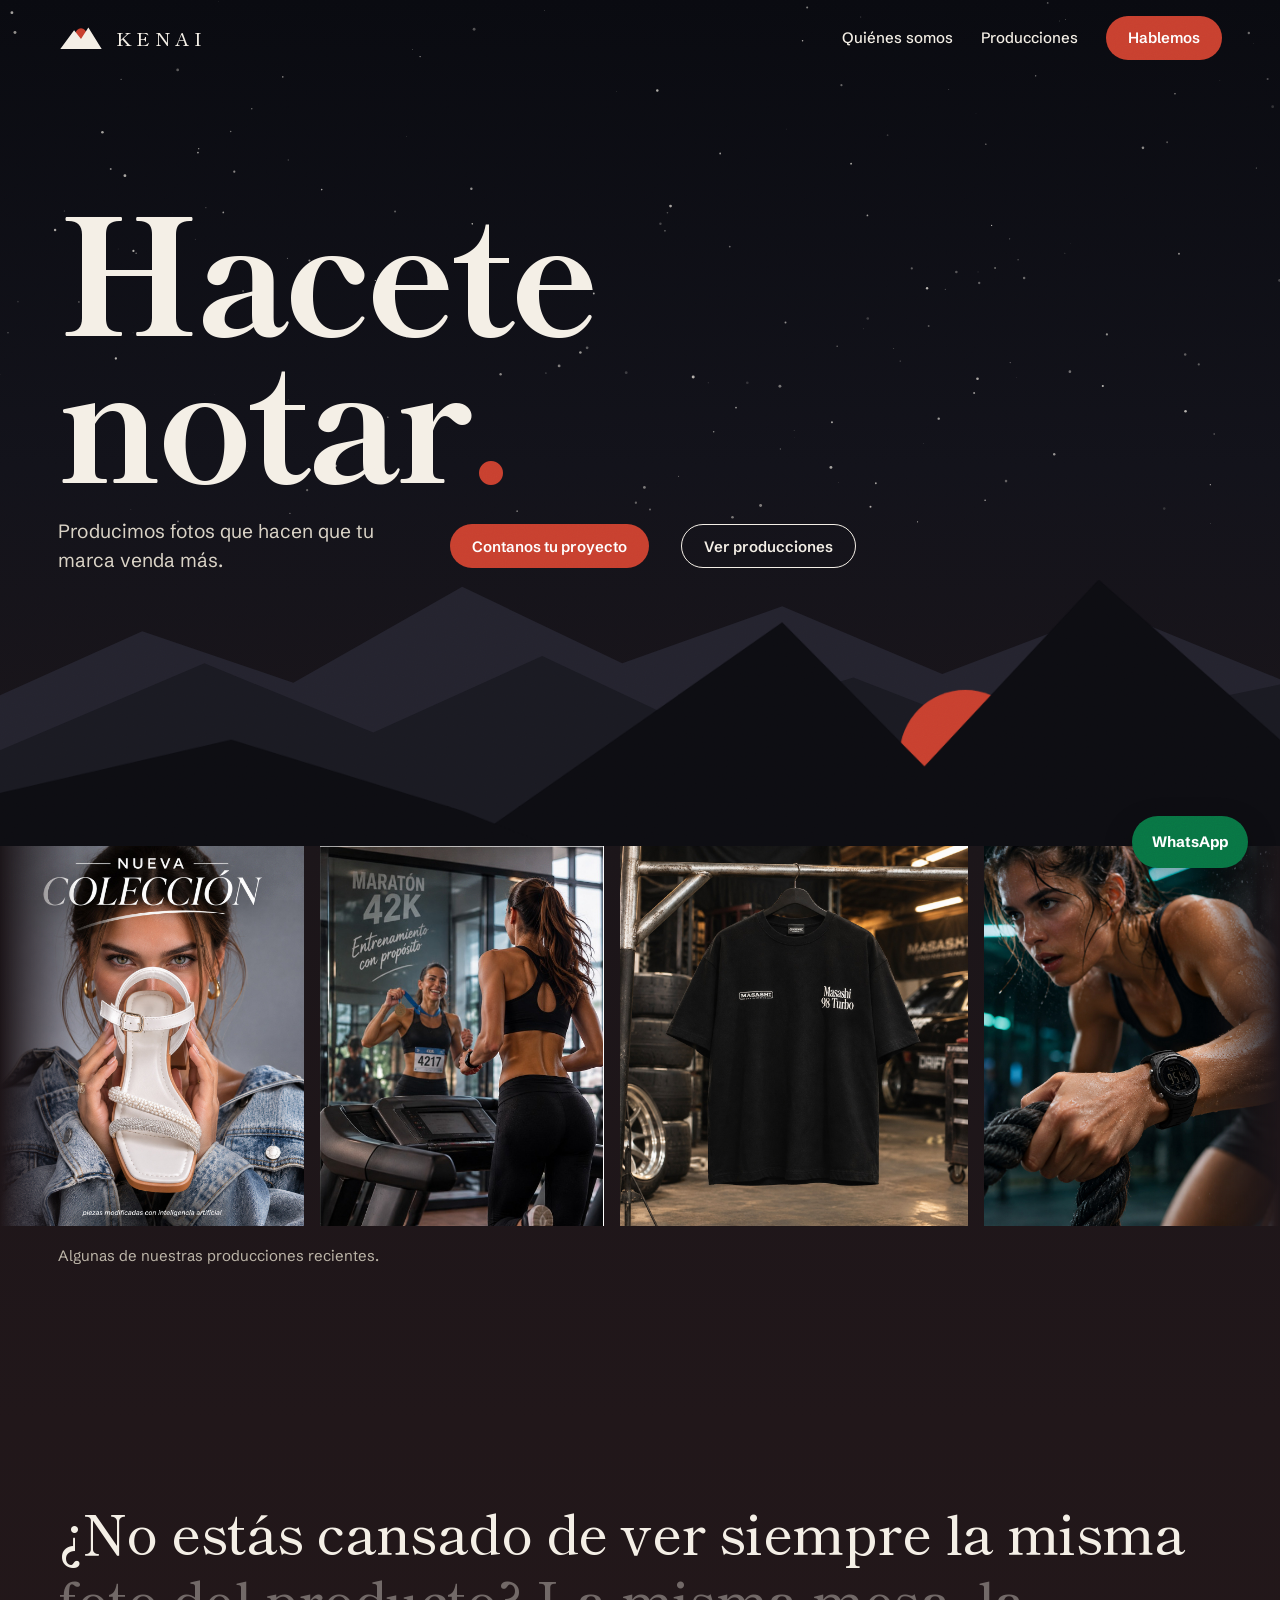
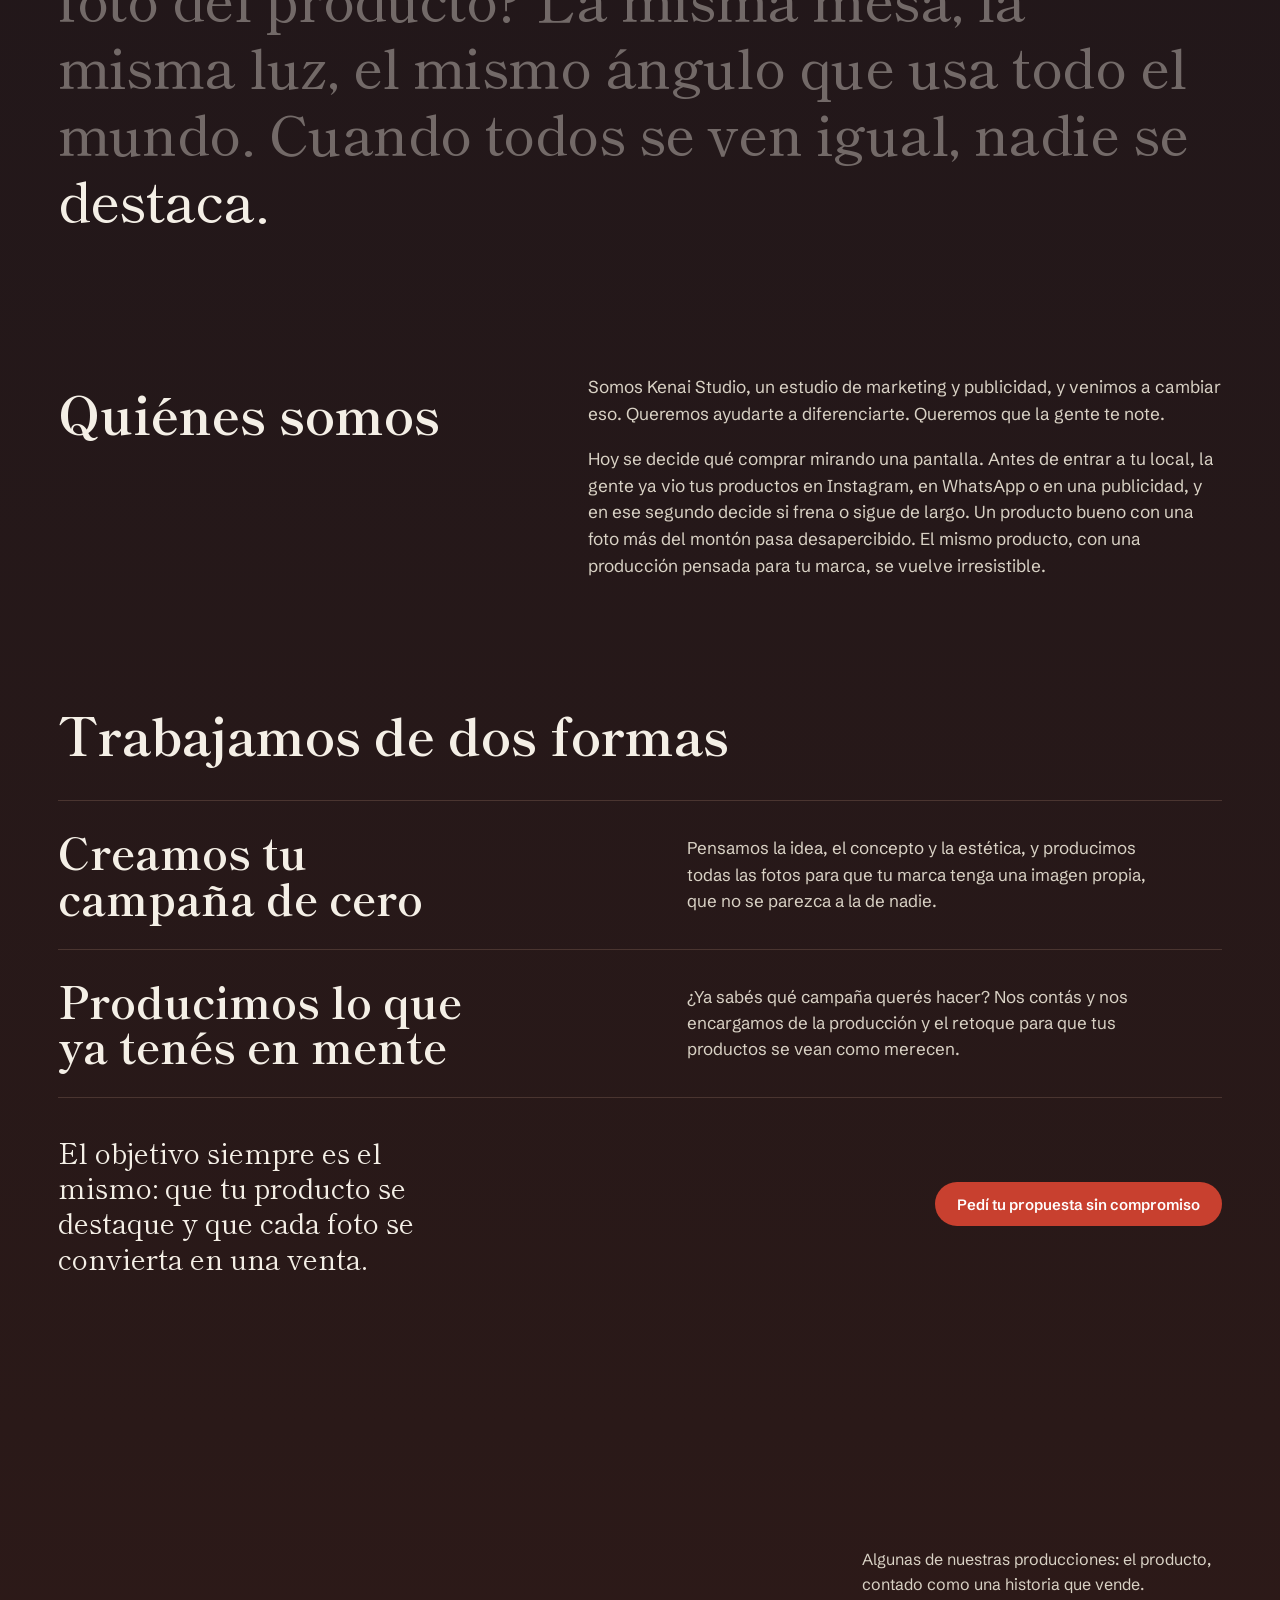
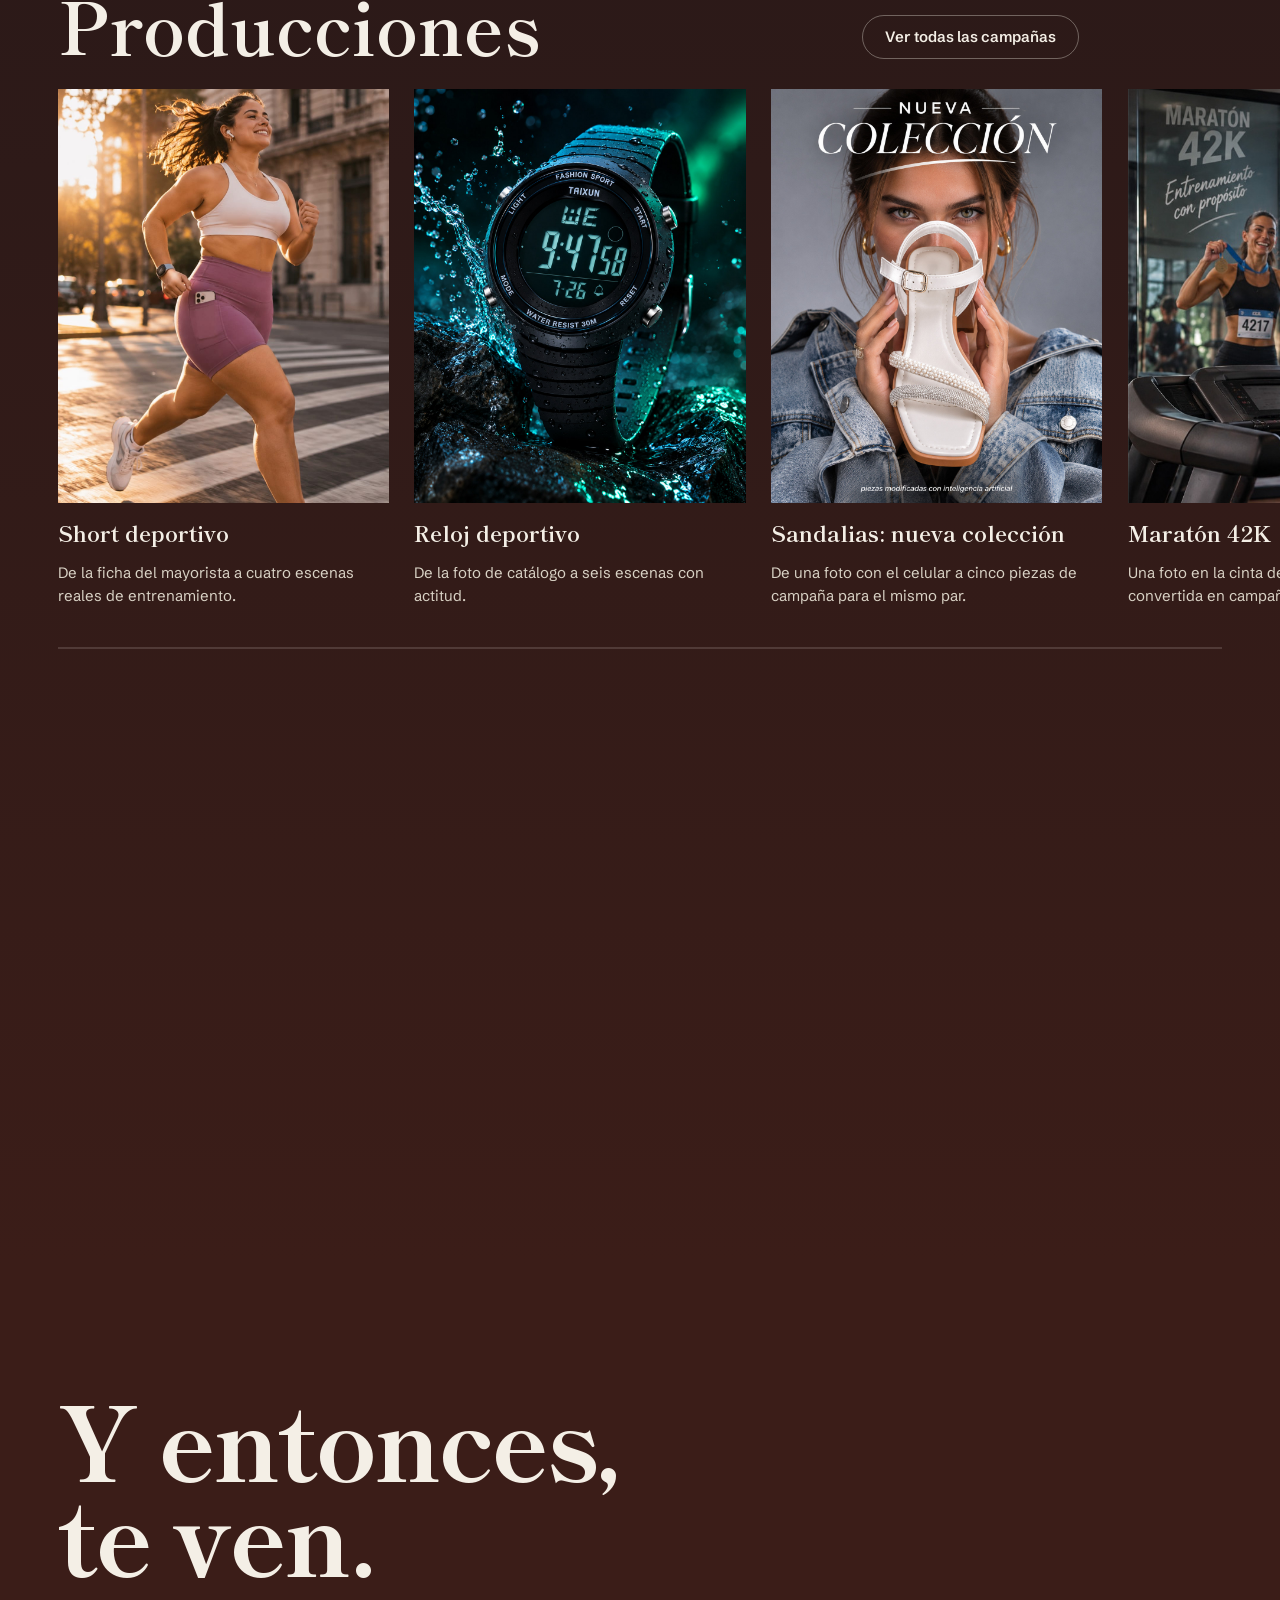
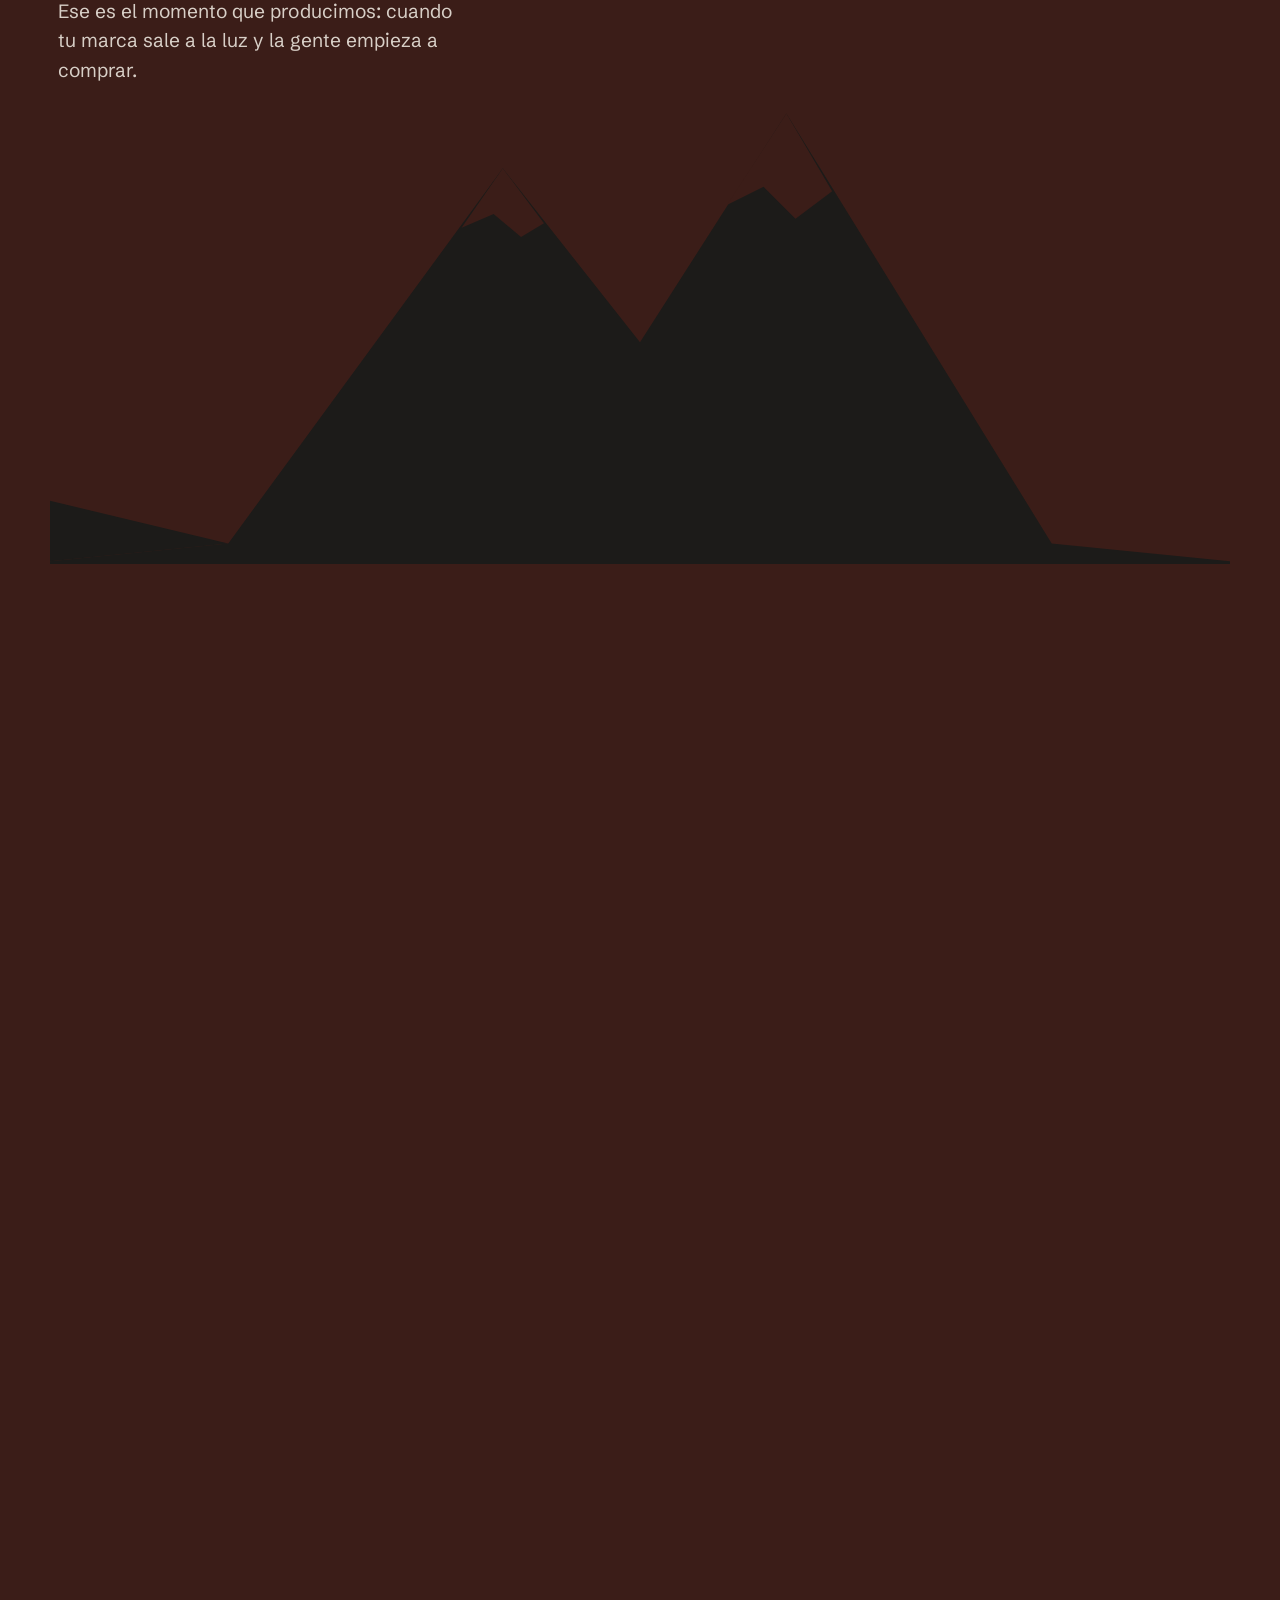
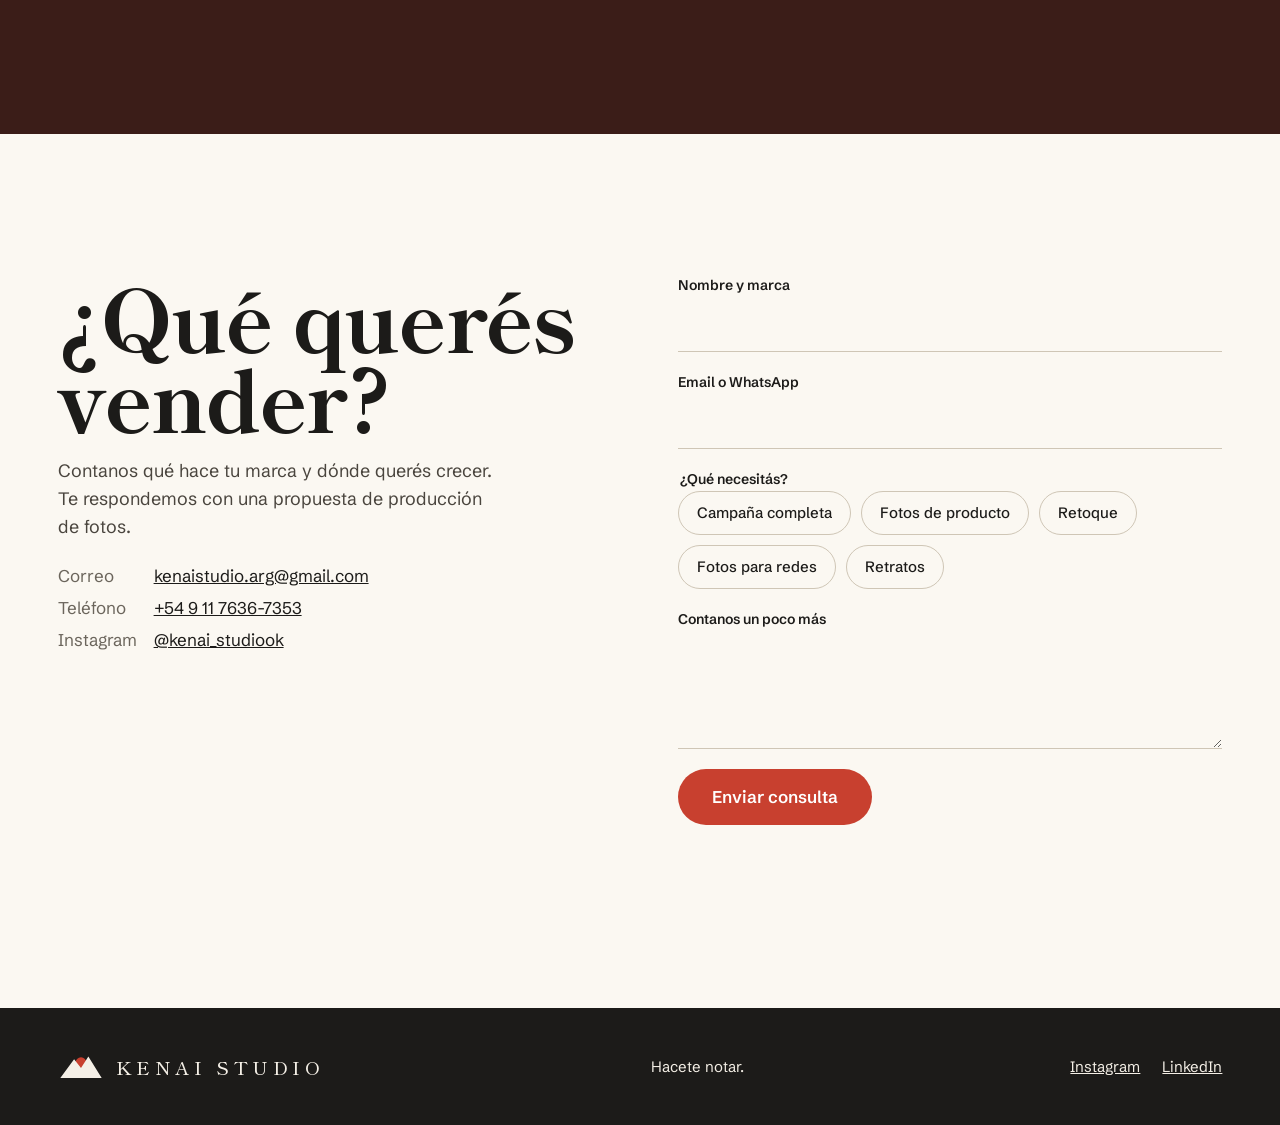
==== commit 8b1b6b9a: "Agrega el teléfono de contacto y un botón flotante de WhatsApp" ====
--- a/index.html
+++ b/index.html
@@ -7,7 +7,7 @@
 <link rel="preconnect" href="https://fonts.googleapis.com">
 <link rel="preconnect" href="https://fonts.gstatic.com" crossorigin>
 <link href="https://fonts.googleapis.com/css2?family=Shippori+Mincho:wght@500;700;800&family=Schibsted+Grotesk:wght@400;500;600;700&display=swap" rel="stylesheet">
-<link rel="stylesheet" href="css/estilos.css?v=20261127">
+<link rel="stylesheet" href="css/estilos.css?v=20261127-whatsapp">
 </head>
 <body>
 
@@ -153,7 +153,7 @@
         <p>Contanos qué hace tu marca y dónde querés crecer. Te respondemos con una propuesta de producción de fotos.</p>
         <div class="lines">
           <div><span>Correo</span><a href="mailto:kenaistudio.arg@gmail.com">kenaistudio.arg@gmail.com</a></div>
-          <div><span>WhatsApp</span>[+54 9 …]</div>
+          <div><span>Teléfono</span><a href="tel:+5491176367353">+54 9 11 7636-7353</a></div>
           <div><span>Instagram</span><a href="https://www.instagram.com/kenai_studiook/" target="_blank" rel="noopener">@kenai_studiook</a></div>
         </div>
       </div>
@@ -184,7 +184,7 @@
   </section>
 </main>
 
-<a class="float" id="float" href="#contacto"><i aria-hidden="true"></i>Hablemos de tu marca</a>
+<a class="float" href="https://wa.me/5491176367353?text=%C2%A1Hola%2C%20Kenai%20Studio!%20Quer%C3%ADa%20consultar%20por%20una%20producci%C3%B3n%20de%20fotos%20para%20mi%20marca." target="_blank" rel="noopener" aria-label="Abrir chat de WhatsApp con Kenai Studio">WhatsApp</a>
 
 <footer>
   <a class="brand" href="#inicio" aria-label="Volver al inicio">
@@ -197,6 +197,6 @@
 
 <script src="data/campanas.js?v=20261127-citizen"></script>
 <script src="js/inicio-producciones.js?v=86df3511"></script>
-<script src="js/animaciones.js?v=20261127"></script>
+<script src="js/animaciones.js?v=20261127-whatsapp"></script>
 </body>
 </html>
--- a/css/estilos.css
+++ b/css/estilos.css
@@ -185,13 +185,10 @@
 .note{margin-top:28px;font-size:14px;color:#6B655C}
 .sample{align-self:flex-start;font-size:12px;font-weight:600;padding:4px 10px;border-radius:999px;background:#EFE7DA;color:#6B655C}
 
-/* ---------- floating CTA ---------- */
-.float{position:fixed;right:clamp(14px,3vw,32px);bottom:clamp(14px,3vw,32px);z-index:70;display:flex;align-items:center;gap:10px;min-height:52px;padding:0 22px 0 16px;border-radius:999px;background:var(--montana);color:var(--nieve);text-decoration:none;font-weight:600;font-size:15px;box-shadow:0 12px 30px rgba(0,0,0,.3);transform:translateY(140%);transition:transform .5s cubic-bezier(.2,.8,.2,1),background .3s ease}
-.float.show{transform:none}
-.float:hover{background:var(--sol)}
-.float i{width:12px;height:12px;border-radius:50%;background:var(--sol);box-shadow:0 0 0 0 rgba(200,64,47,.6);animation:pulse 2.4s ease-out infinite}
-.float:hover i{background:var(--nieve)}
-@keyframes pulse{0%{box-shadow:0 0 0 0 rgba(200,64,47,.6)}70%{box-shadow:0 0 0 12px rgba(200,64,47,0)}100%{box-shadow:0 0 0 0 rgba(200,64,47,0)}}
+/* ---------- floating WhatsApp link ---------- */
+.float{position:fixed;right:max(clamp(14px,3vw,32px),env(safe-area-inset-right));bottom:max(clamp(14px,3vw,32px),env(safe-area-inset-bottom));z-index:70;display:inline-flex;align-items:center;min-height:52px;padding:0 20px;border-radius:999px;background:#087544;color:#fff;text-decoration:none;font-weight:700;font-size:15px;box-shadow:0 12px 30px rgba(0,0,0,.3);transition:background .3s ease}
+.float:hover{background:#065d36}
+.float:focus-visible{outline:3px solid #fff;outline-offset:3px;box-shadow:0 0 0 7px #065d36}
 
 /* ---------- contact (full day) ---------- */
 .contact{background:var(--luz);color:var(--montana);padding:clamp(90px,11vw,160px) var(--gutter)}
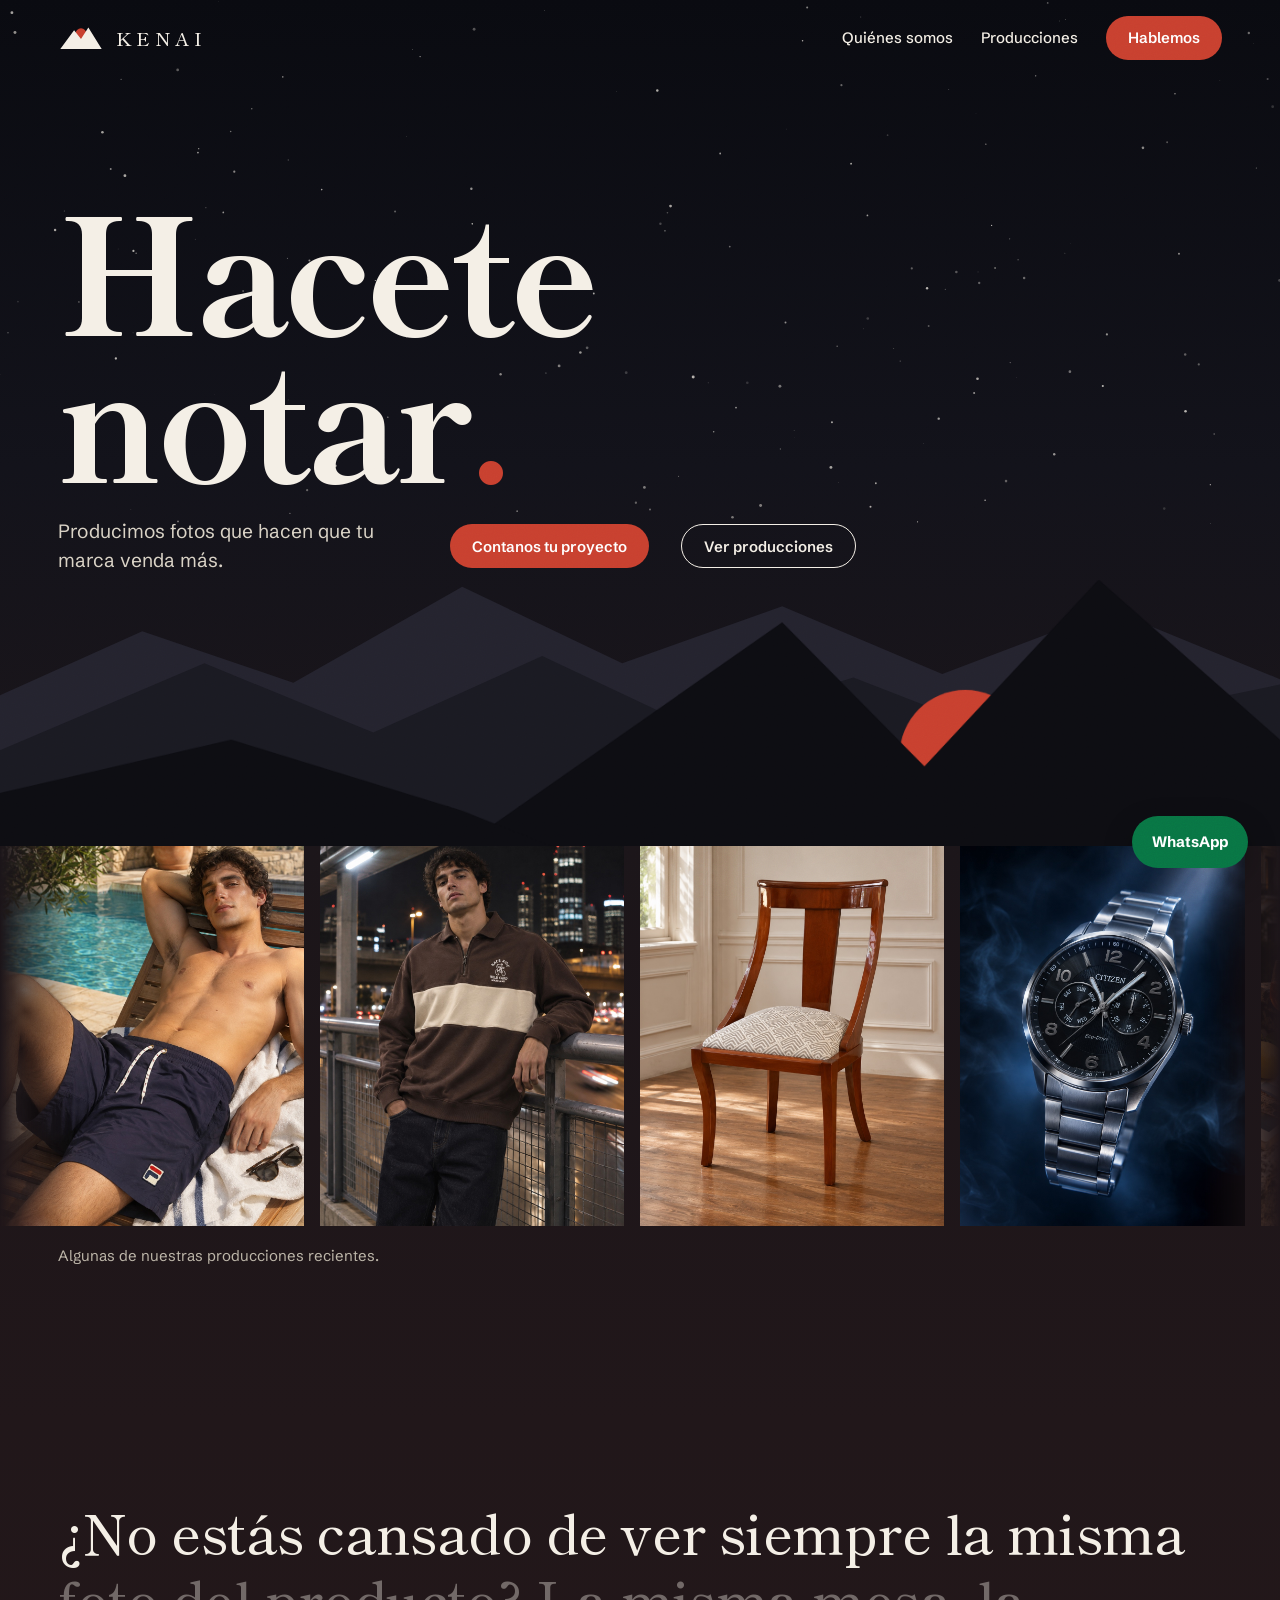
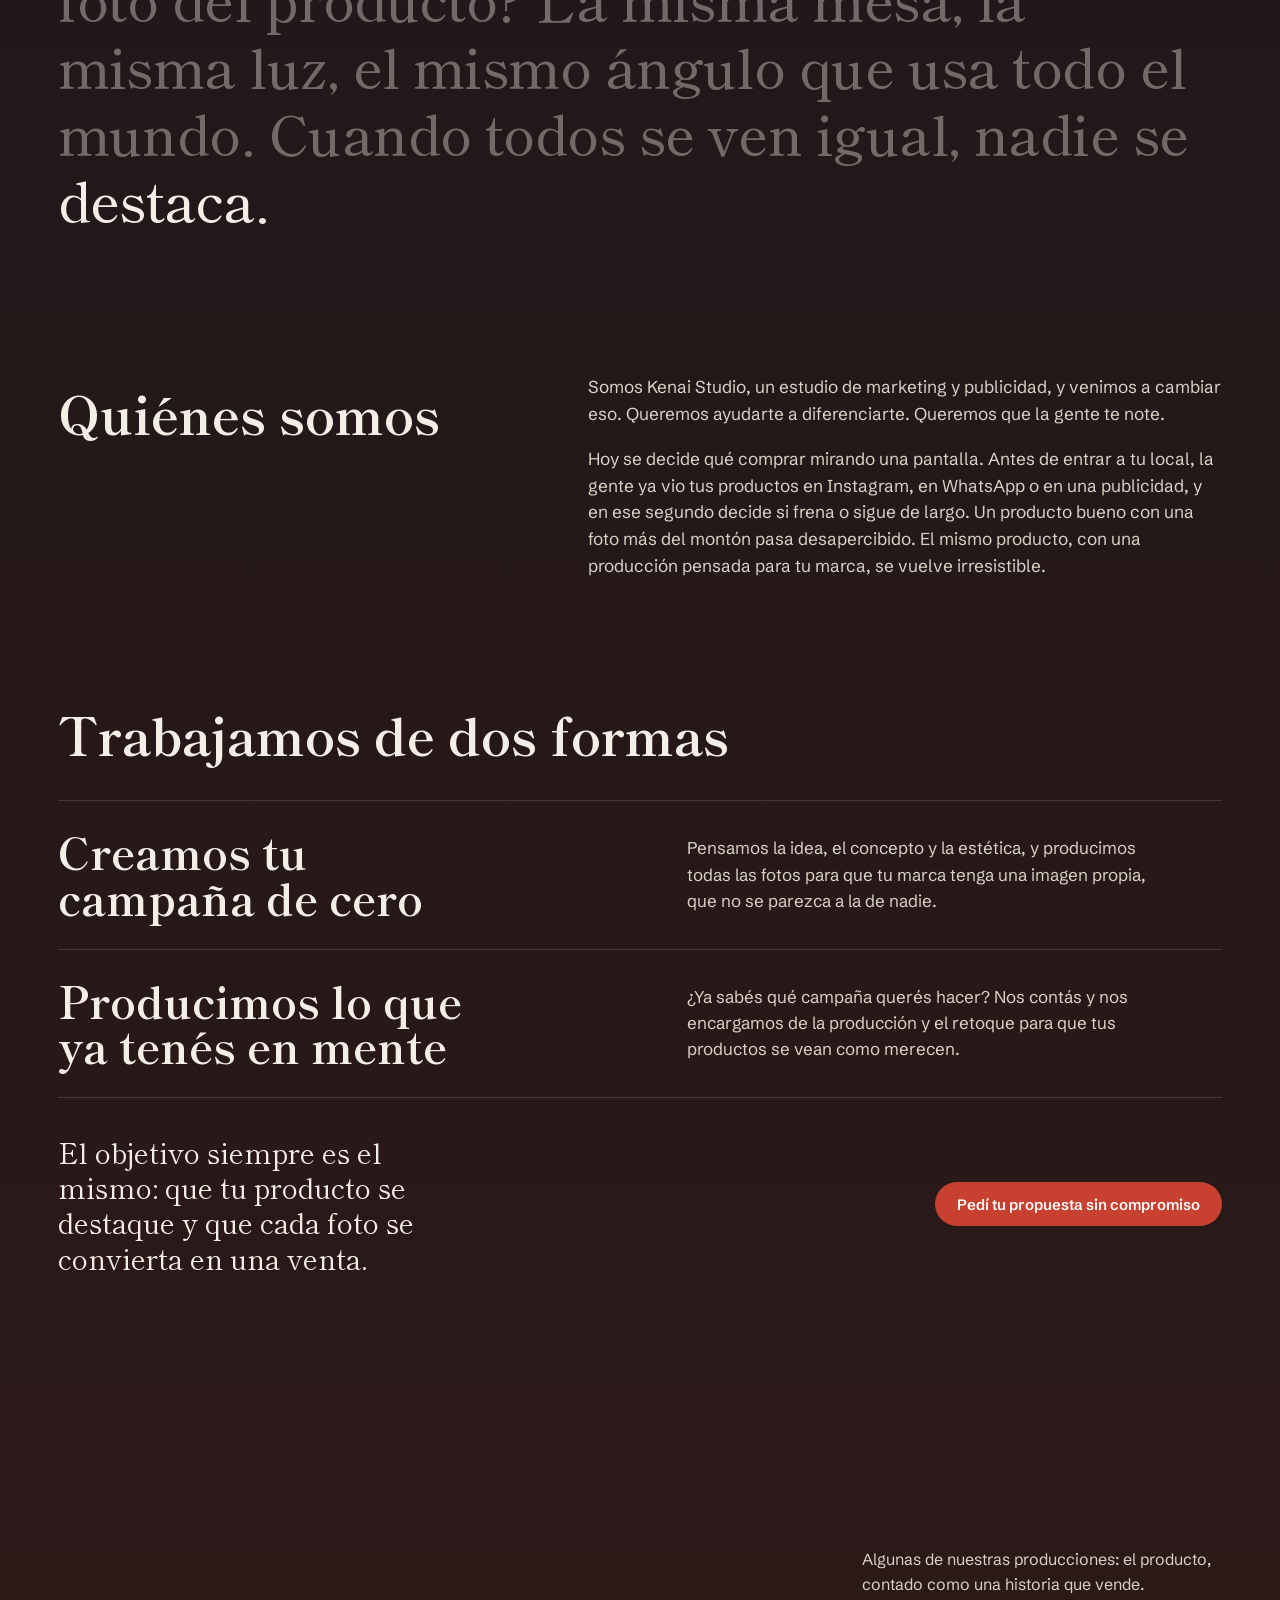
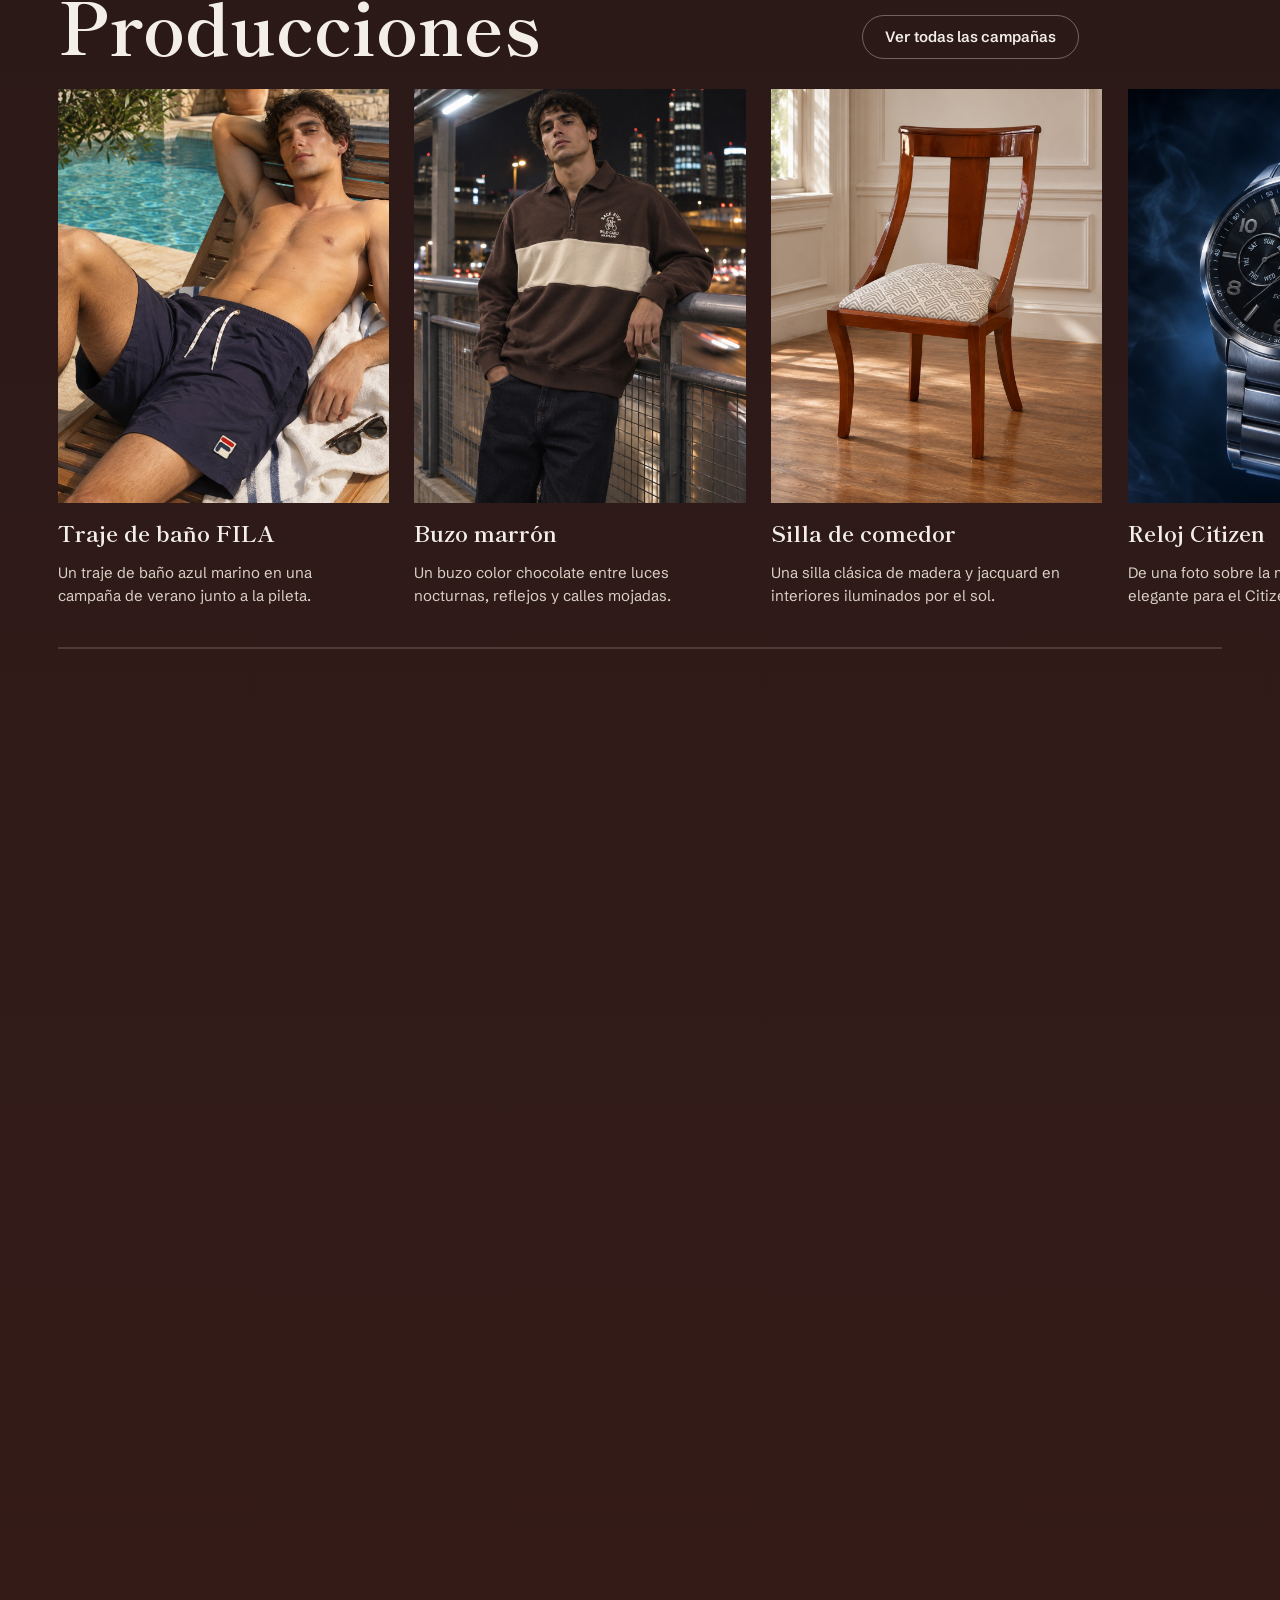
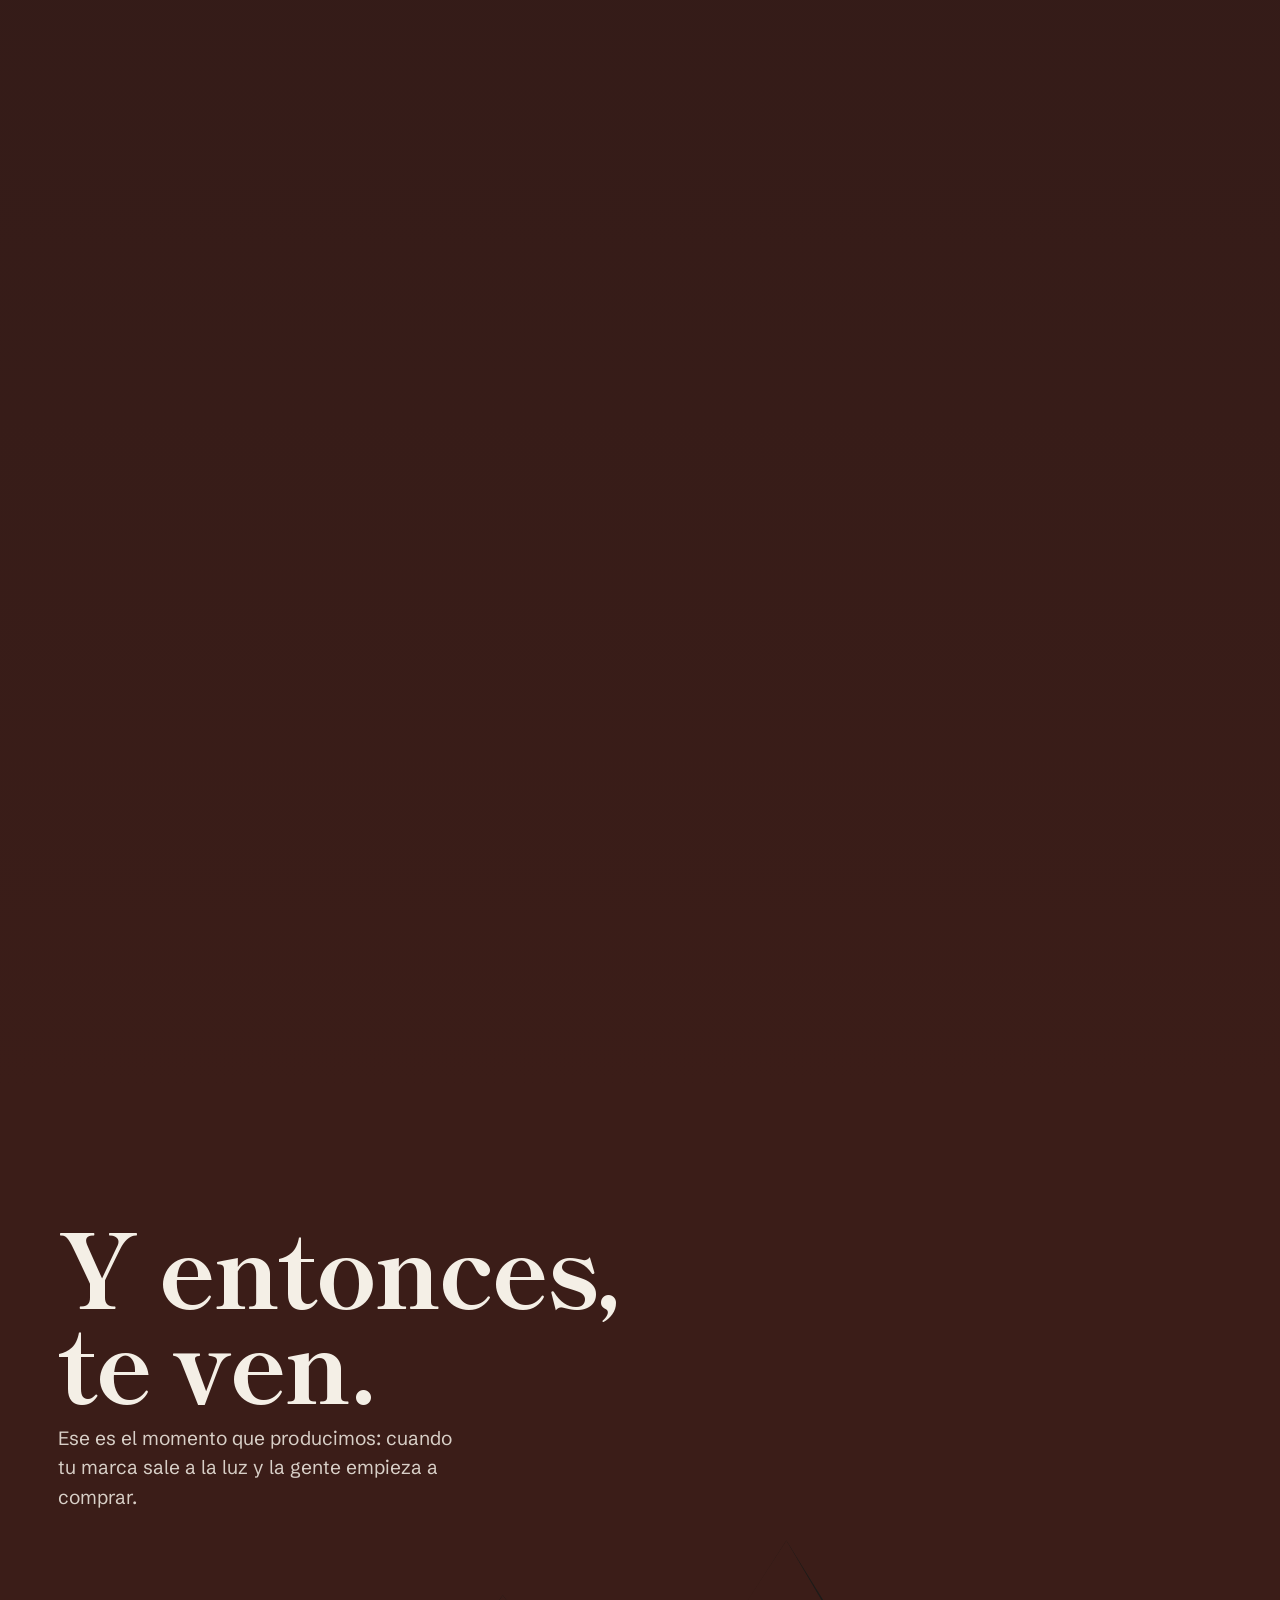
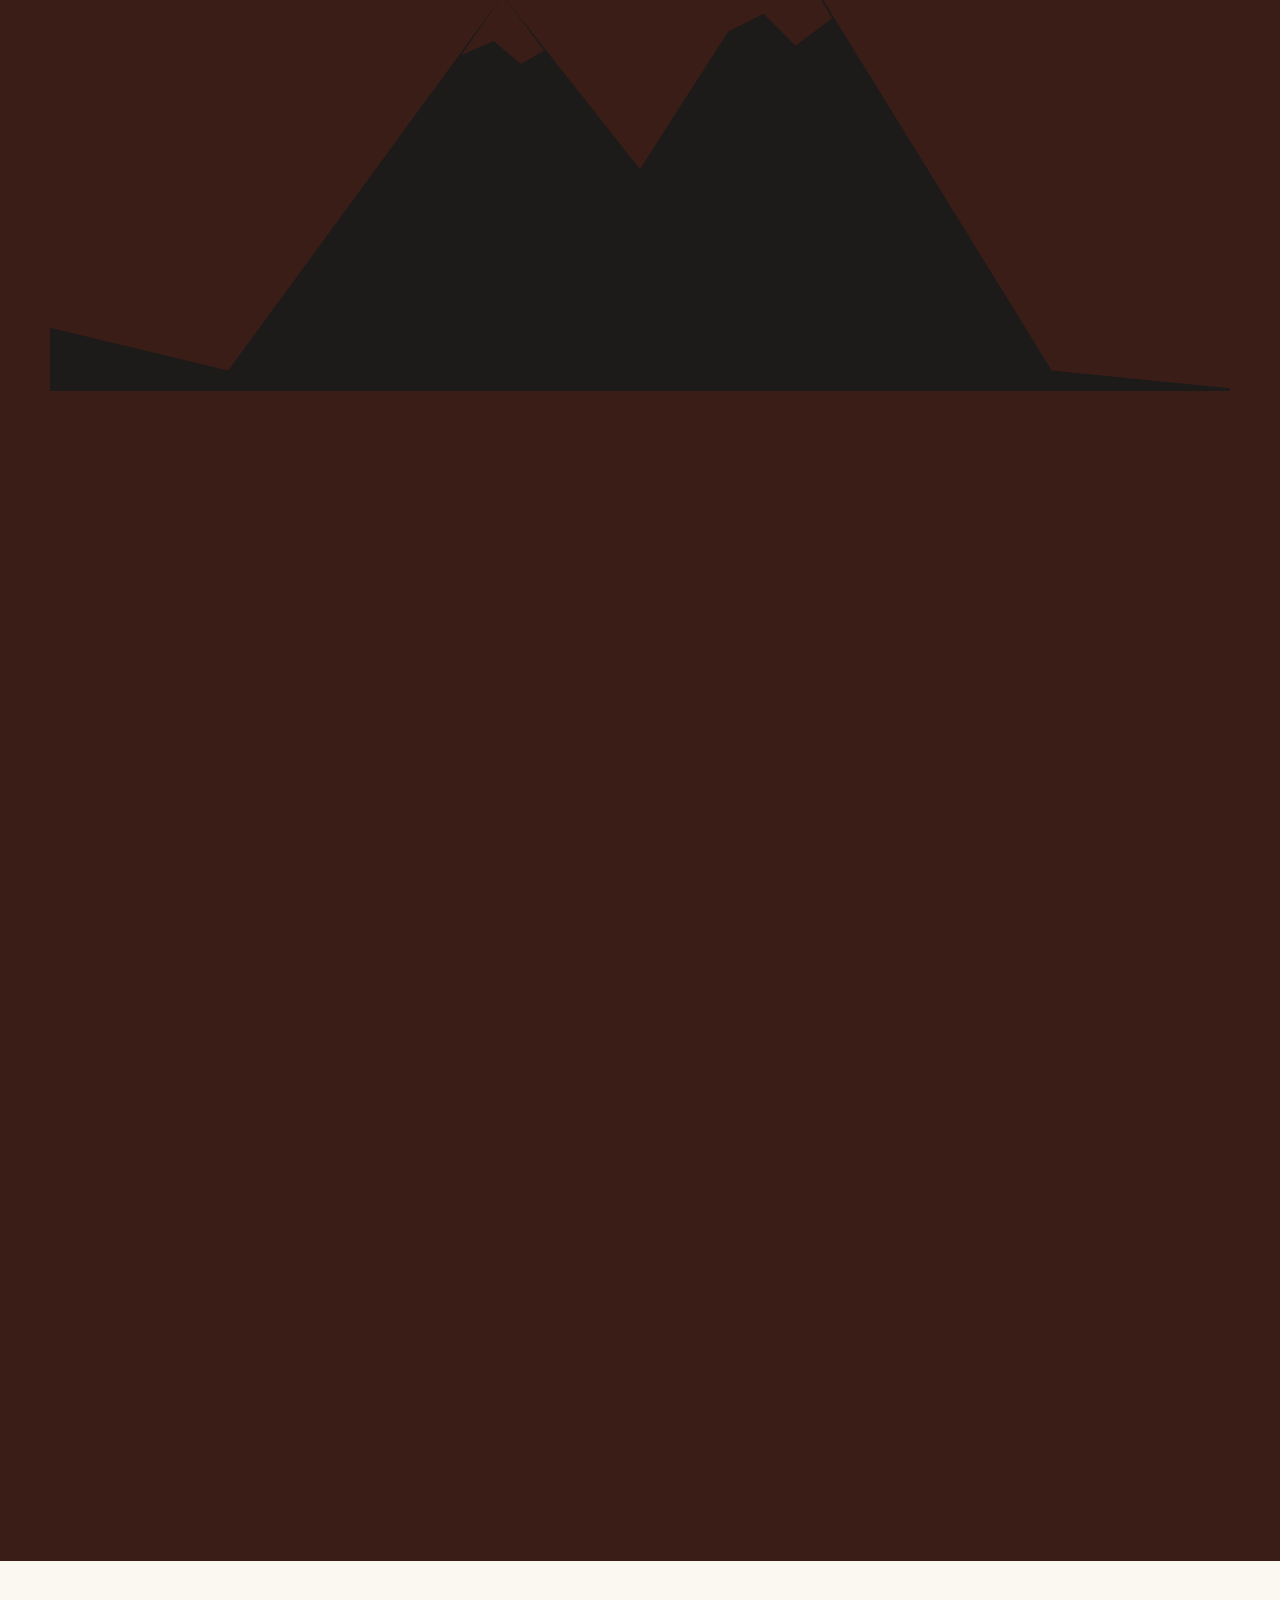
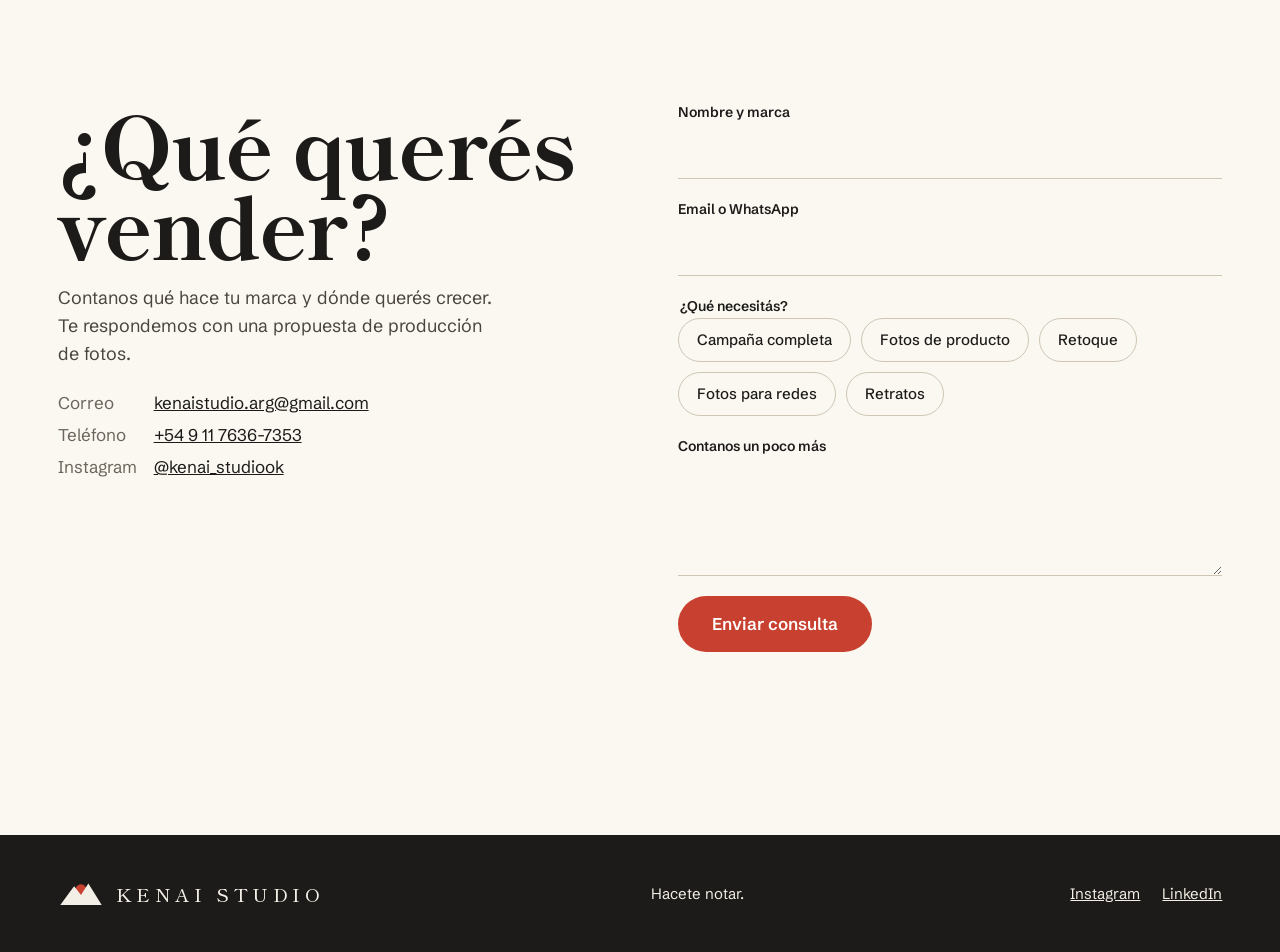
==== commit d0bd3e3f: "Oculta seis campañas y destaca las ocho visibles en el inicio" ====
--- a/index.html
+++ b/index.html
@@ -47,9 +47,7 @@
   <!-- BIG PHOTO -->
   <section class="still" aria-label="Producciones destacadas" data-tone="night">
     <div class="reel" aria-label="Producciones destacadas">
-      <div class="reel-track">
-        <div class="reel-set"><img src="img/calzado-despues-1.jpg" alt="Modelo sosteniendo una sandalia blanca frente a su cara, campaña Nueva colección"><img src="img/maraton-despues.jpg" alt="Corredora festejando con su medalla frente al espejo del gimnasio"><img src="img/remera-taller.jpg" alt="Remera negra colgada en un taller de autos, con el logo Masashi en el pecho"><img src="img/reloj-despues-2.jpg" alt="Mujer entrenando con sogas de batalla y un reloj deportivo en la muñeca"><img src="img/buho-familia-despues.jpg" alt="Mamá y dos chicos durmiendo abrazados a sus peluches"><img src="img/short-despues-1.jpg" alt="Corredora sonriente cruzando la calle al atardecer con short deportivo lila"><img src="img/remera-capot.jpg" alt="Espalda de la remera Masashi 98 Turbo sobre el capot de un auto deportivo rojo"><img src="img/calzado-despues-5.jpg" alt="Sandalia blanca sobre fondo bordó con detalles de hebilla, brillo, plantilla y taco"><img src="img/anteojos-despues.jpg" alt="Anteojos de sol sobre la nieve con montañas de fondo"><img src="img/reloj-despues-3.jpg" alt="Hombre transpirado bajo un puente al atardecer, mostrando su reloj deportivo"><img src="img/remera-flatlay.jpg" alt="Remeras Masashi sobre el asfalto junto a un casco, una llave y una herramienta"><img src="img/gym-despues.jpg" alt="Adultos mayores entrenando mientras un nene salta en el reflejo"><img src="img/buho-regalo-despues.jpg" alt="Abuela regalando un peluche de búho a su nieto"></div>
-        <div class="reel-set" aria-hidden="true"><img src="img/calzado-despues-1.jpg" alt=""><img src="img/maraton-despues.jpg" alt=""><img src="img/remera-taller.jpg" alt=""><img src="img/reloj-despues-2.jpg" alt=""><img src="img/buho-familia-despues.jpg" alt=""><img src="img/short-despues-1.jpg" alt=""><img src="img/remera-capot.jpg" alt=""><img src="img/calzado-despues-5.jpg" alt=""><img src="img/anteojos-despues.jpg" alt=""><img src="img/reloj-despues-3.jpg" alt=""><img src="img/remera-flatlay.jpg" alt=""><img src="img/gym-despues.jpg" alt=""><img src="img/buho-regalo-despues.jpg" alt=""></div>
+      <div class="reel-track" id="featuredReel">
       </div>
     </div>
     <div class="still-cap">
@@ -195,8 +193,8 @@
   <nav aria-label="Redes"><a href="https://www.instagram.com/kenai_studiook/" target="_blank" rel="noopener">Instagram</a><a href="#contacto">LinkedIn</a></nav>
 </footer>
 
-<script src="data/campanas.js?v=20261127-citizen"></script>
-<script src="js/inicio-producciones.js?v=86df3511"></script>
+<script src="data/campanas.js?v=campanas-visibles"></script>
+<script src="js/inicio-producciones.js?v=campanas-visibles"></script>
 <script src="js/animaciones.js?v=20261127-whatsapp"></script>
 </body>
 </html>
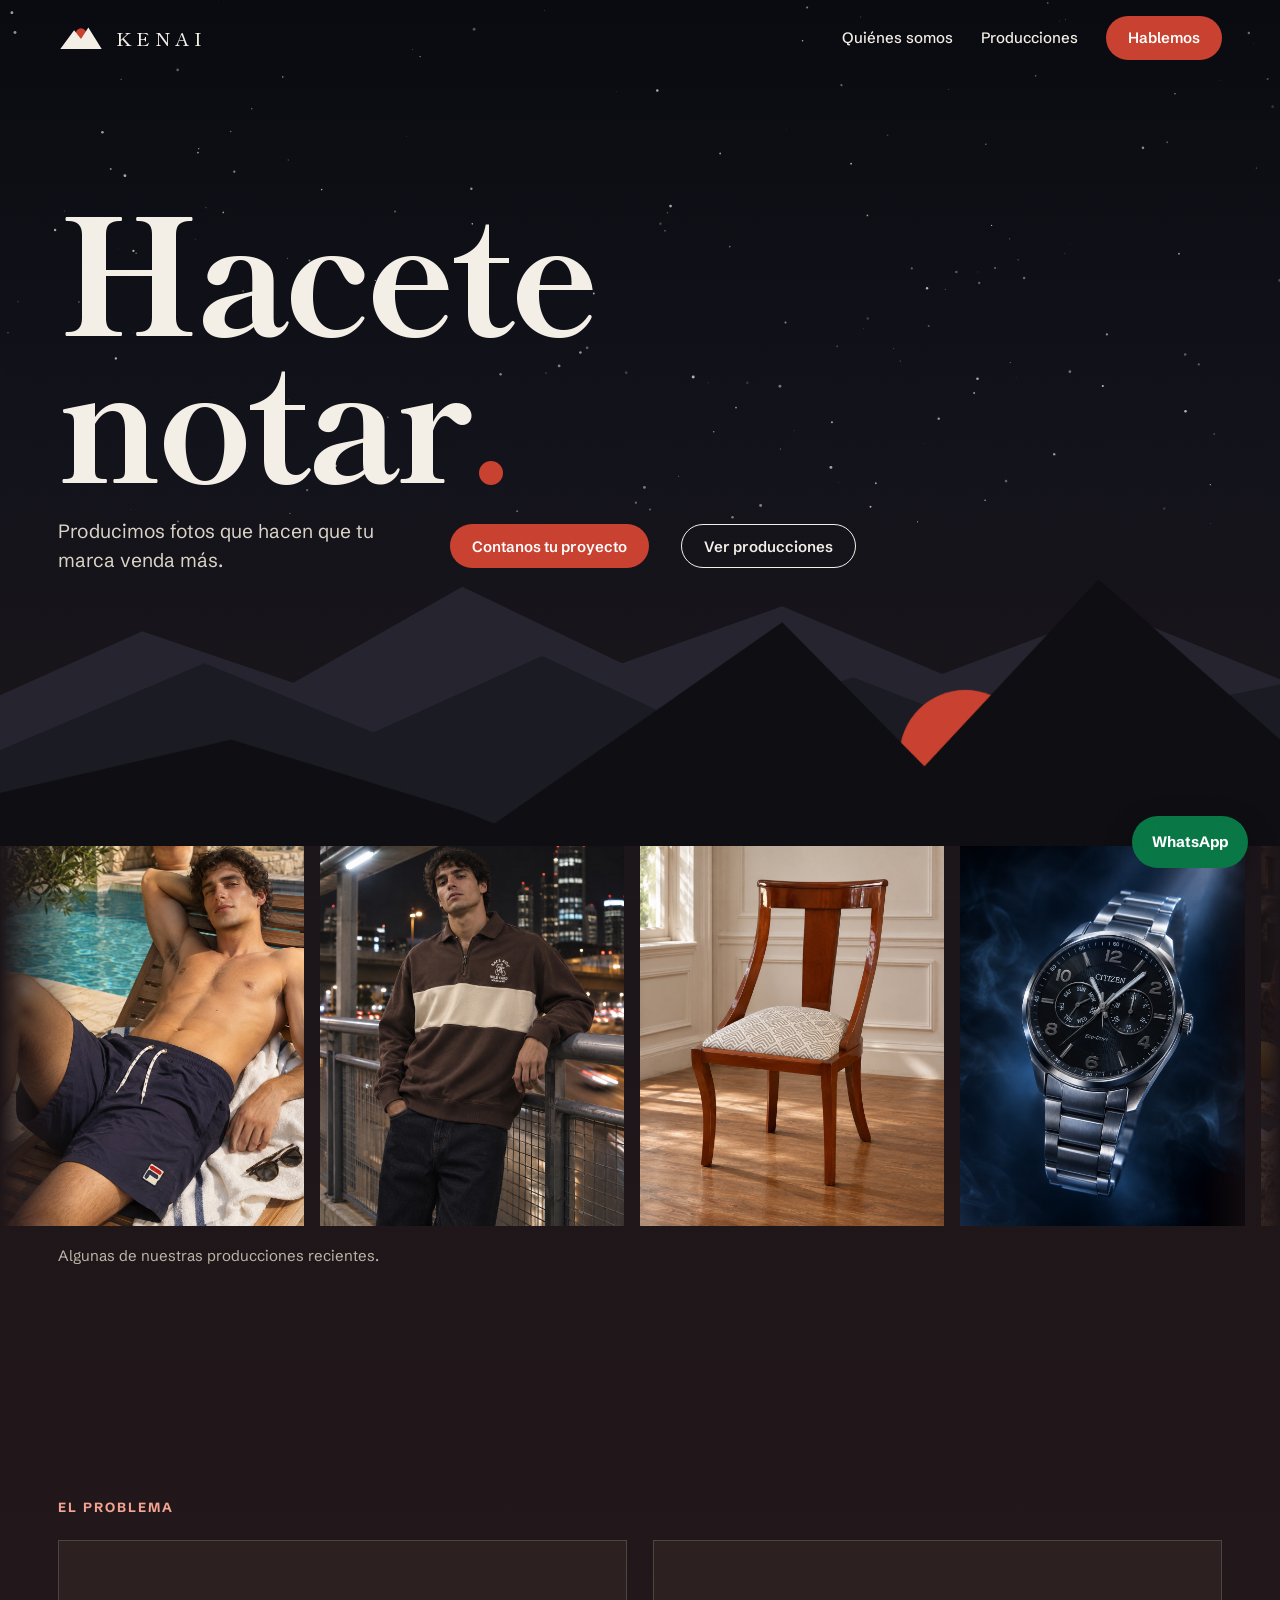
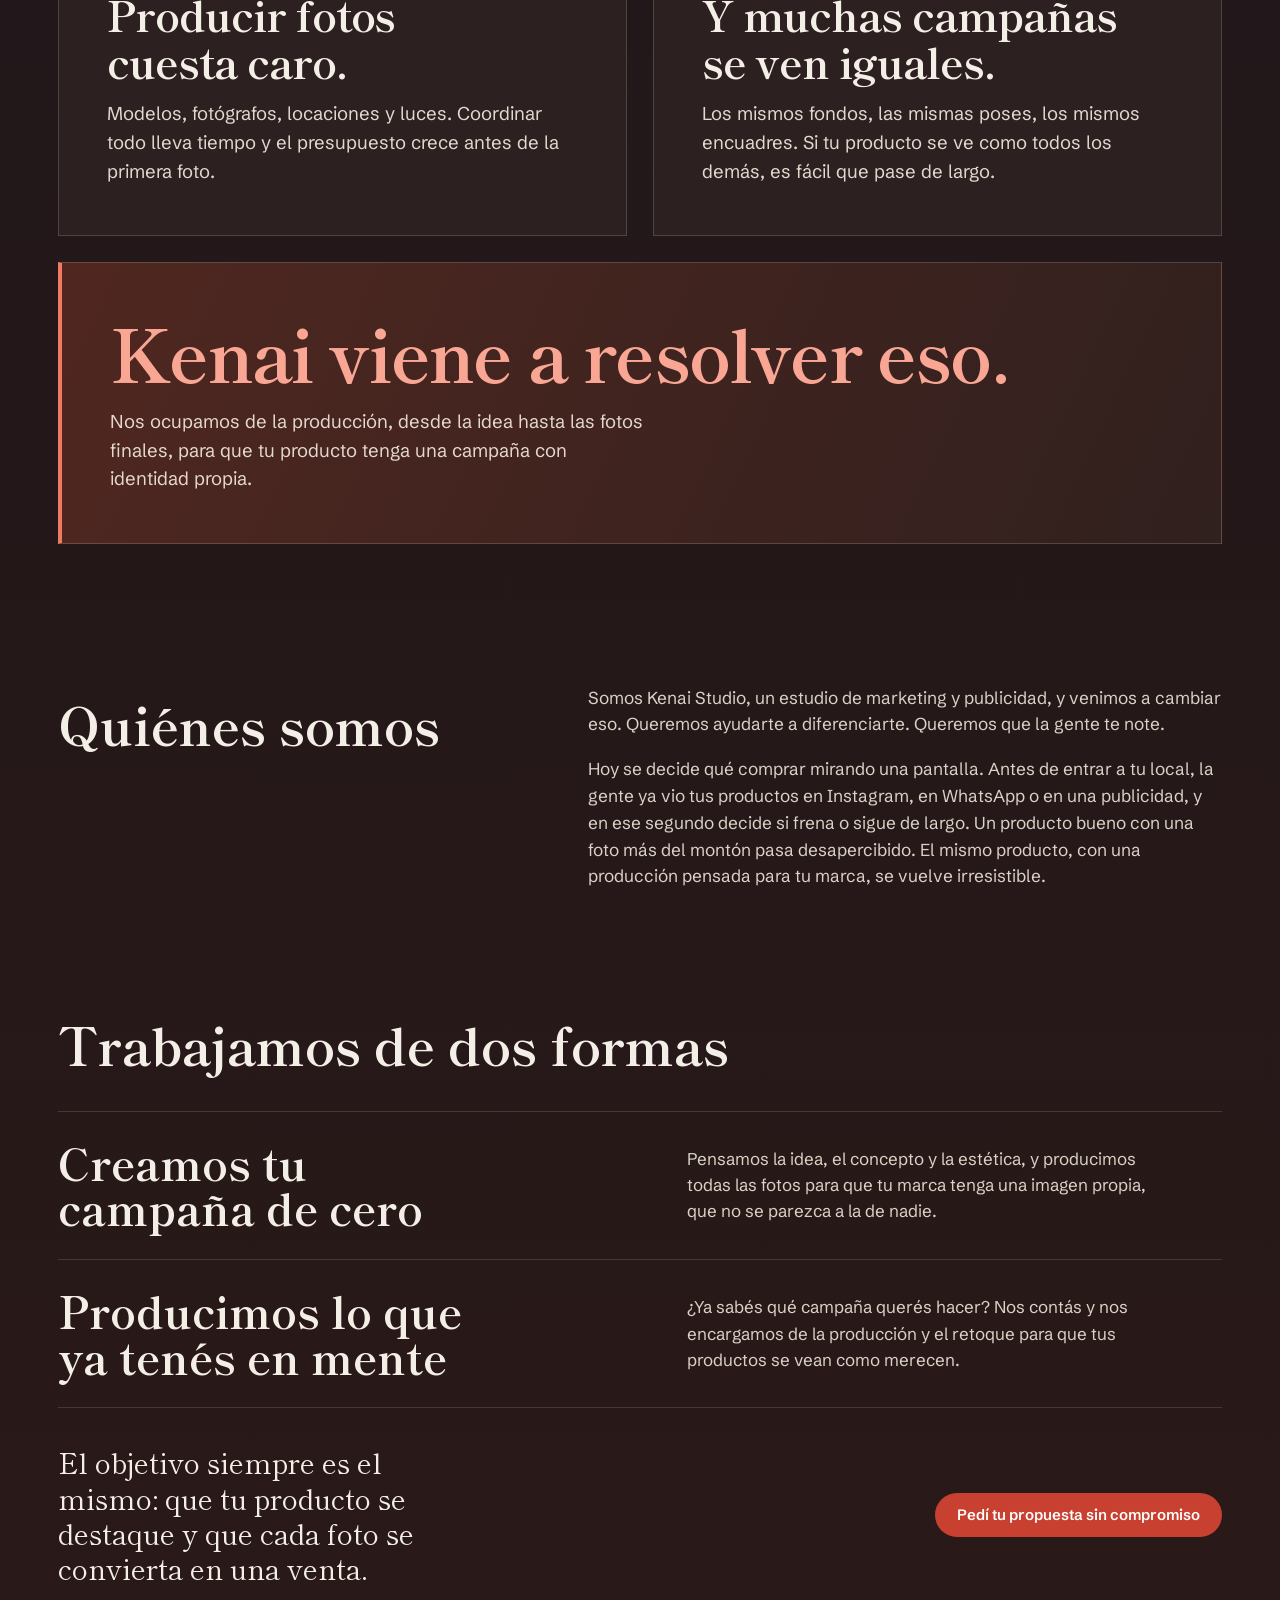
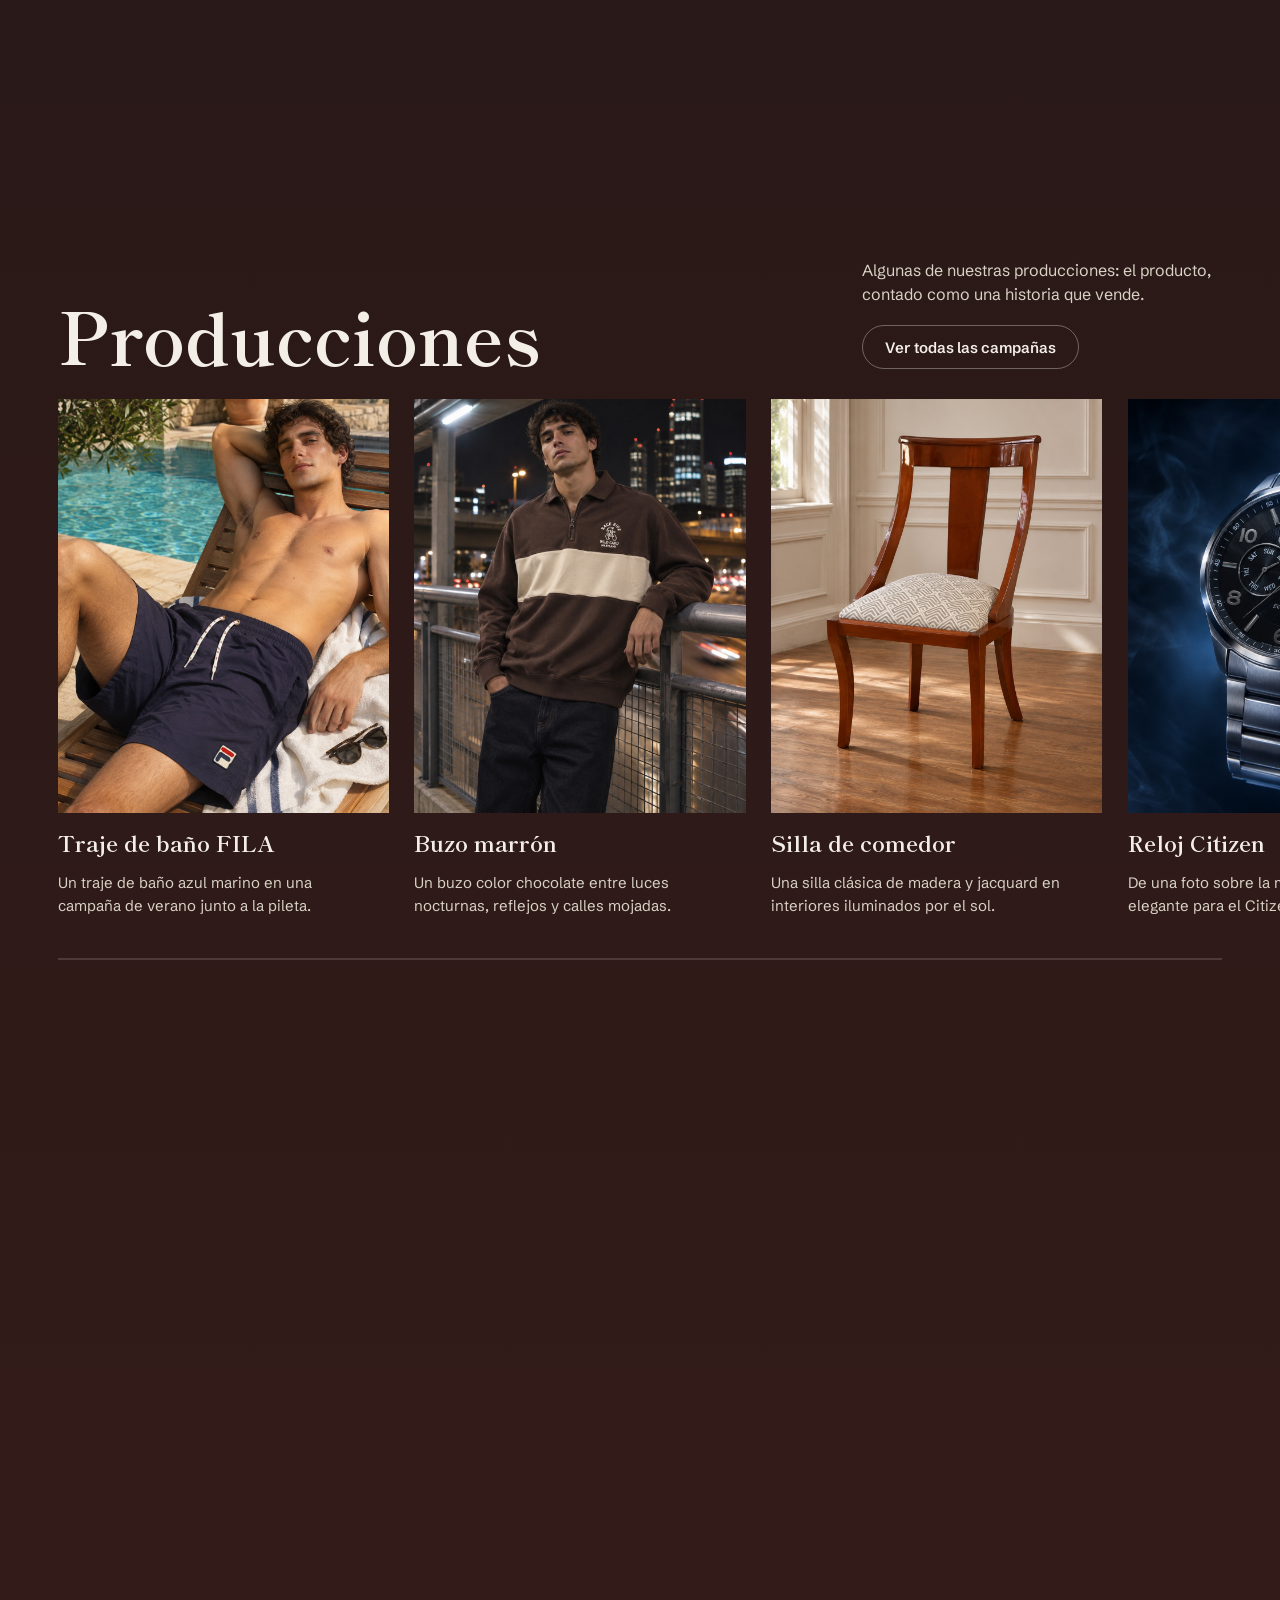
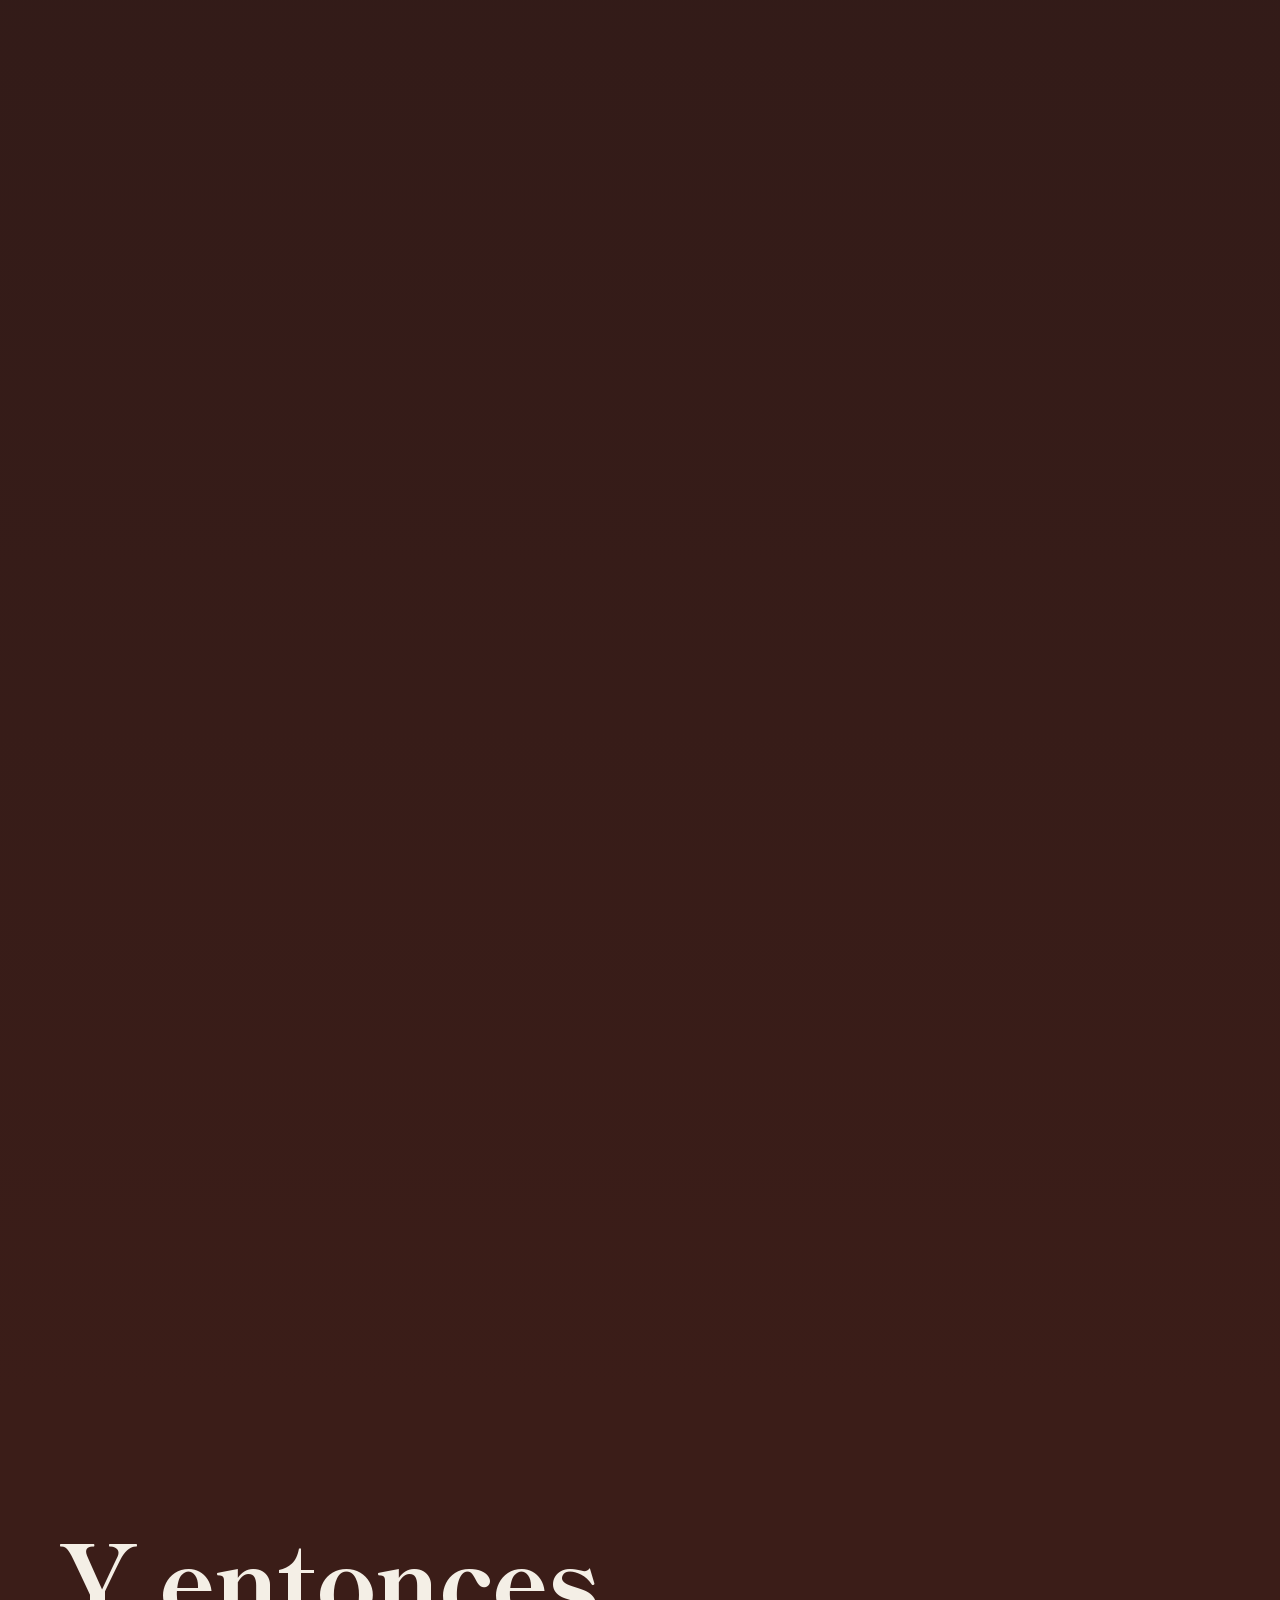
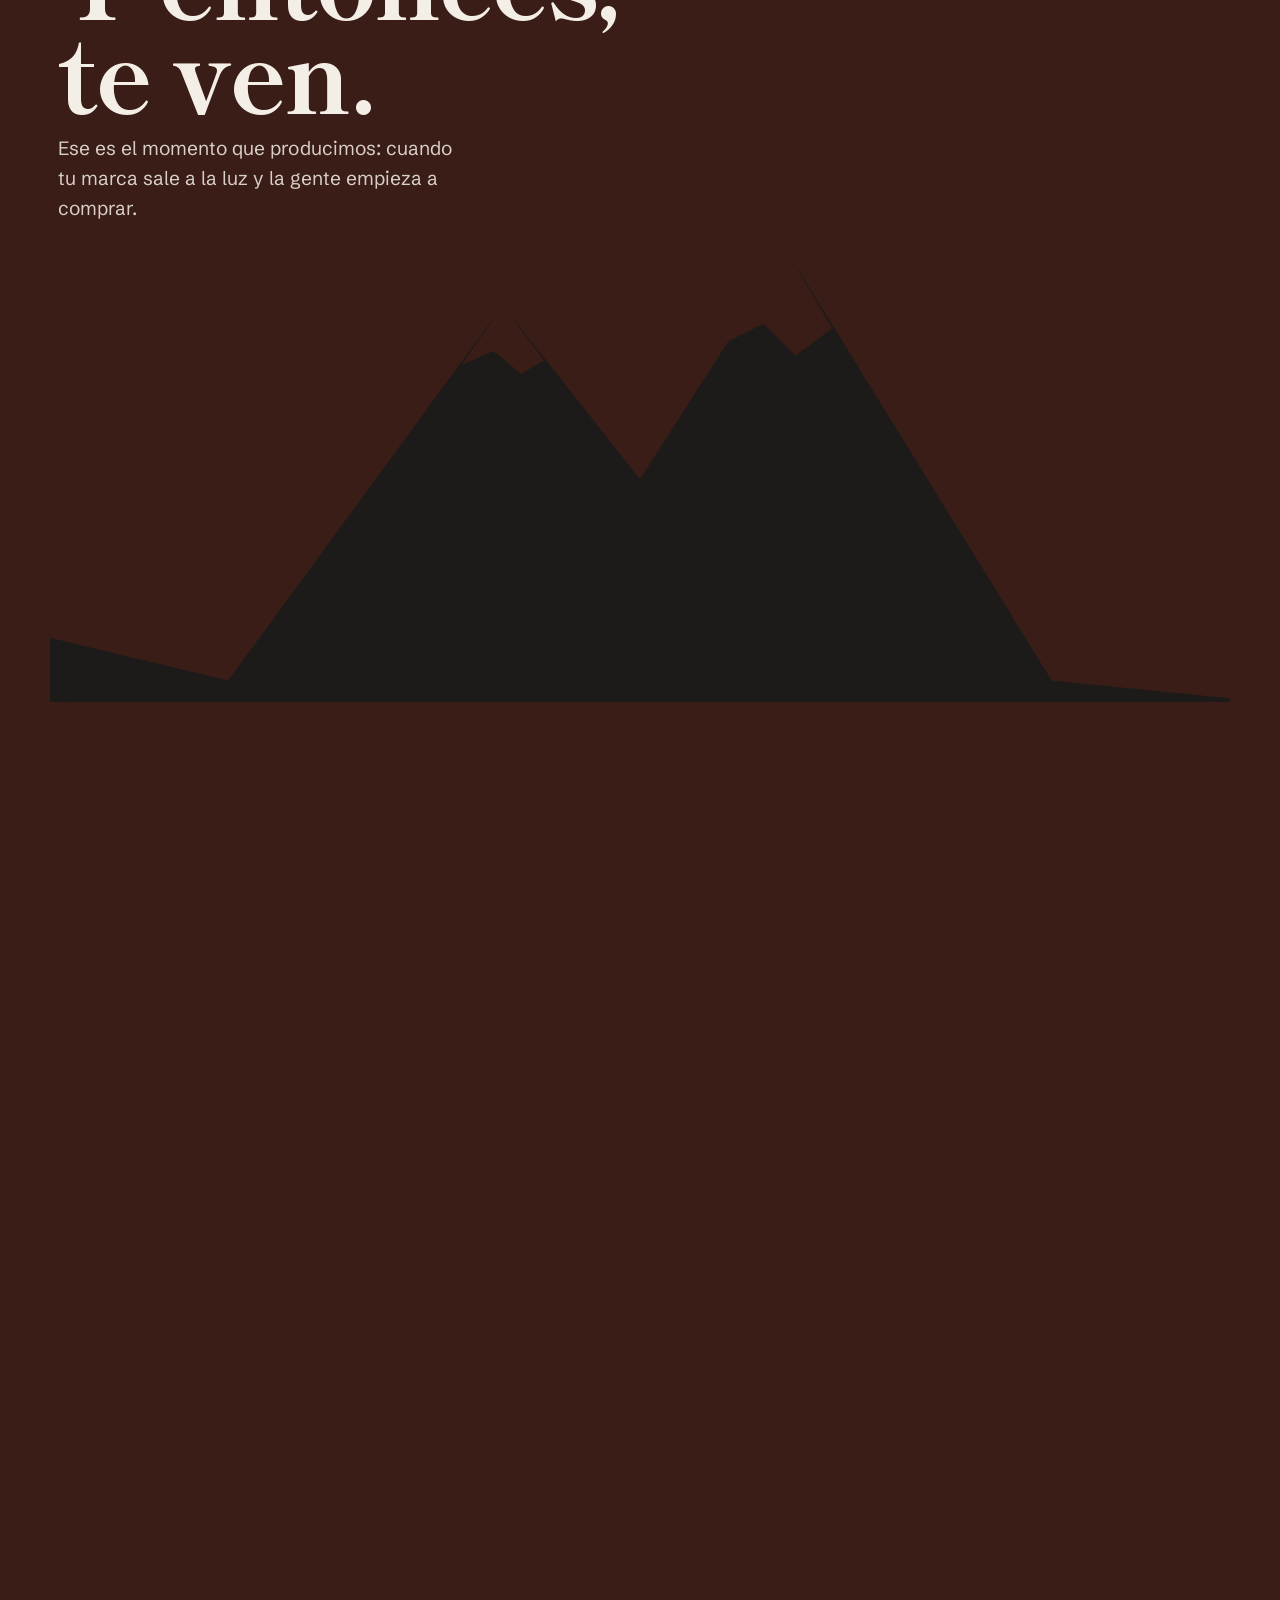
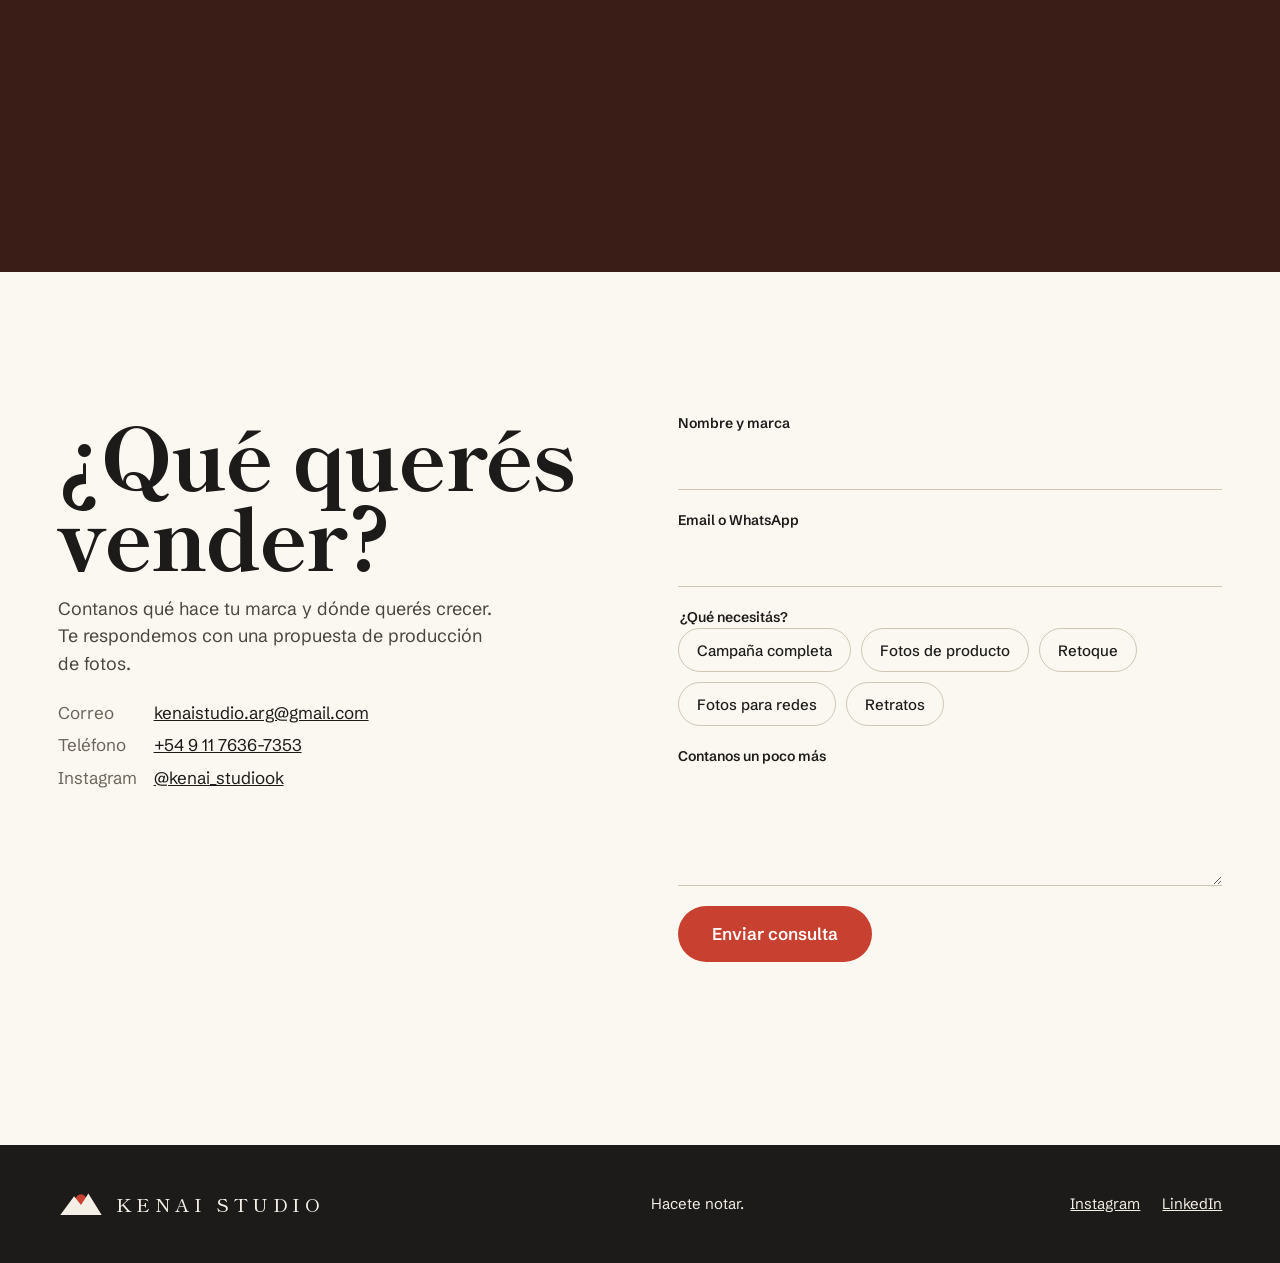
==== commit ad2de4c8: "Rediseña la sección del problema y la propuesta de Kenai" ====
--- a/index.html
+++ b/index.html
@@ -7,7 +7,7 @@
 <link rel="preconnect" href="https://fonts.googleapis.com">
 <link rel="preconnect" href="https://fonts.gstatic.com" crossorigin>
 <link href="https://fonts.googleapis.com/css2?family=Shippori+Mincho:wght@500;700;800&family=Schibsted+Grotesk:wght@400;500;600;700&display=swap" rel="stylesheet">
-<link rel="stylesheet" href="css/estilos.css?v=20261127-whatsapp">
+<link rel="stylesheet" href="css/estilos.css?v=propuesta-kenai">
 </head>
 <body>
 
@@ -57,7 +57,23 @@
 
   <!-- STORY + ABOUT + SERVICES -->
   <section class="story-sec" id="nosotros" data-tone="night">
-    <p class="story">¿No estás cansado de ver siempre la misma foto del producto? La misma mesa, la misma luz, el mismo ángulo que usa todo el mundo. Cuando todos se ven igual, nadie se destaca.</p>
+    <div class="problem" aria-labelledby="problem-title">
+      <h2 id="problem-title" class="problem-label">El problema</h2>
+      <div class="problem-grid">
+        <div class="problem-point">
+          <h3>Producir fotos cuesta caro.</h3>
+          <p>Modelos, fotógrafos, locaciones y luces. Coordinar todo lleva tiempo y el presupuesto crece antes de la primera foto.</p>
+        </div>
+        <div class="problem-point">
+          <h3>Y muchas campañas se ven iguales.</h3>
+          <p>Los mismos fondos, las mismas poses, los mismos encuadres. Si tu producto se ve como todos los demás, es fácil que pase de largo.</p>
+        </div>
+      </div>
+      <div class="problem-answer">
+        <h3>Kenai viene a resolver eso.</h3>
+        <p>Nos ocupamos de la producción, desde la idea hasta las fotos finales, para que tu producto tenga una campaña con identidad propia.</p>
+      </div>
+    </div>
 
     <div class="about">
       <h2>Quiénes somos</h2>
@@ -195,6 +211,6 @@
 
 <script src="data/campanas.js?v=campanas-visibles"></script>
 <script src="js/inicio-producciones.js?v=campanas-visibles"></script>
-<script src="js/animaciones.js?v=20261127-whatsapp"></script>
+<script src="js/animaciones.js?v=propuesta-kenai"></script>
 </body>
 </html>
--- a/css/estilos.css
+++ b/css/estilos.css
@@ -81,10 +81,17 @@
 
 /* ---------- story / about / services ---------- */
 .story-sec{background:linear-gradient(180deg,#21171A 0%,#2A1918 100%);padding:clamp(40px,6vw,90px) var(--gutter) clamp(100px,12vw,180px)}
-.story{font-family:var(--display);font-weight:500;font-size:clamp(30px,4.3vw,64px);line-height:1.22;letter-spacing:-.01em;max-width:21em}
-.js .story .w{opacity:.38;transition:opacity .35s ease}
-.js .story .w.on{opacity:1}
-.story em{font-style:normal;color:#F07A62}
+.story-sec{scroll-margin-top:76px}
+.problem-label{margin:0 0 24px;color:#F4A492;font:700 .83rem/1.4 var(--body);letter-spacing:.15em;text-transform:uppercase}
+.problem-grid{display:grid;grid-template-columns:repeat(2,minmax(0,1fr));gap:clamp(14px,2vw,30px)}
+.problem-point,.problem-answer{padding:clamp(24px,3.8vw,58px);border:1px solid rgba(244,239,230,.17)}
+.problem-point{background:#2d2020}
+.problem-point h3,.problem-answer h3{margin:0;font-family:var(--display);font-weight:700;letter-spacing:-.025em;line-height:1.12;text-wrap:balance}
+.problem-point h3{font-size:clamp(28px,3.3vw,49px);max-width:18ch}
+.problem-point p,.problem-answer p{margin:16px 0 0;max-width:49ch;color:#E4D8CE;font-size:clamp(16px,1.45vw,20px)}
+.problem-answer{margin-top:clamp(14px,2vw,30px);border-left:4px solid #F07A62;background:linear-gradient(115deg,#502720,#30201e)}
+.problem-answer h3{color:#F9A794;font-size:clamp(34px,5.6vw,80px)}
+@media(max-width:680px){.problem-grid{grid-template-columns:1fr}}
 .about{display:grid;grid-template-columns:minmax(0,1fr) minmax(0,1.4fr);gap:clamp(28px,6vw,96px);margin-top:clamp(90px,11vw,160px);align-items:start}
 .about h2{font-size:clamp(34px,4vw,56px)}
 .about-text{display:flex;flex-direction:column;gap:18px;font-size:clamp(17px,1.35vw,20px);color:#D9D2C5;max-width:58ch}
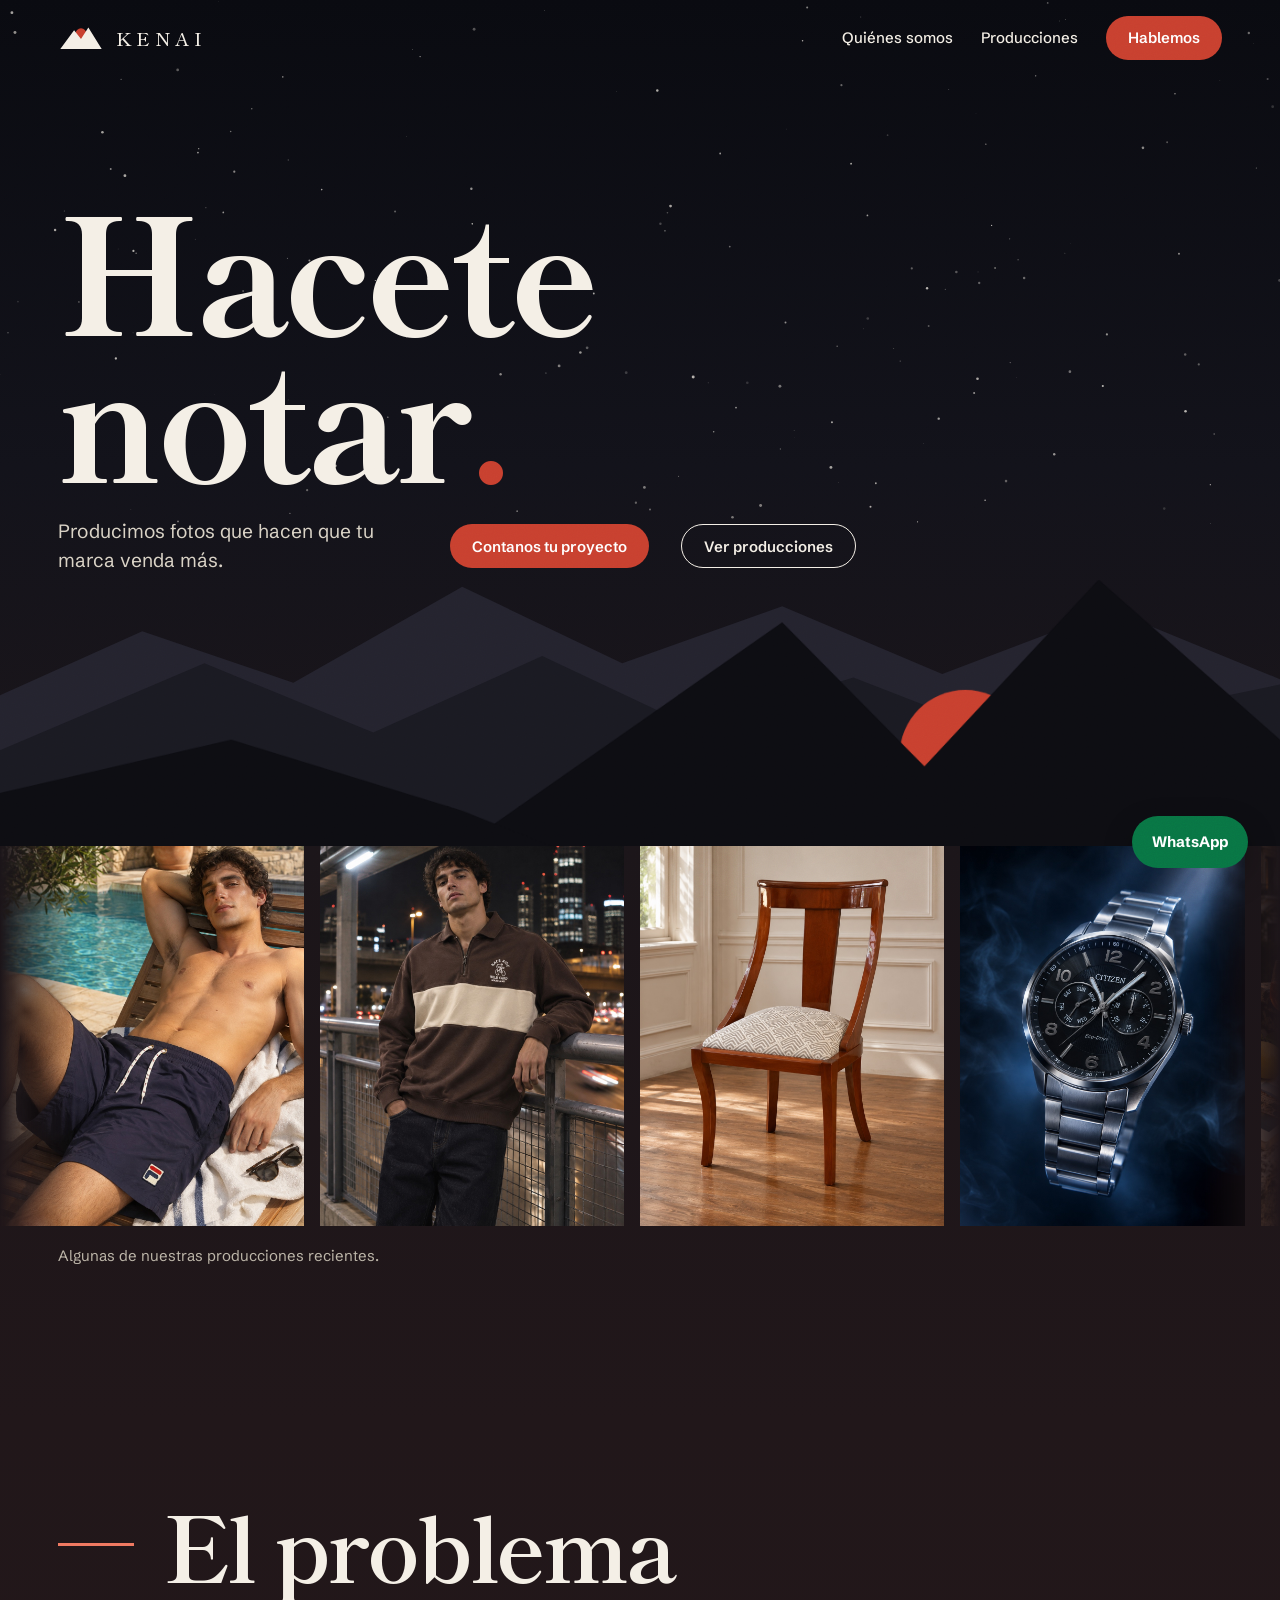
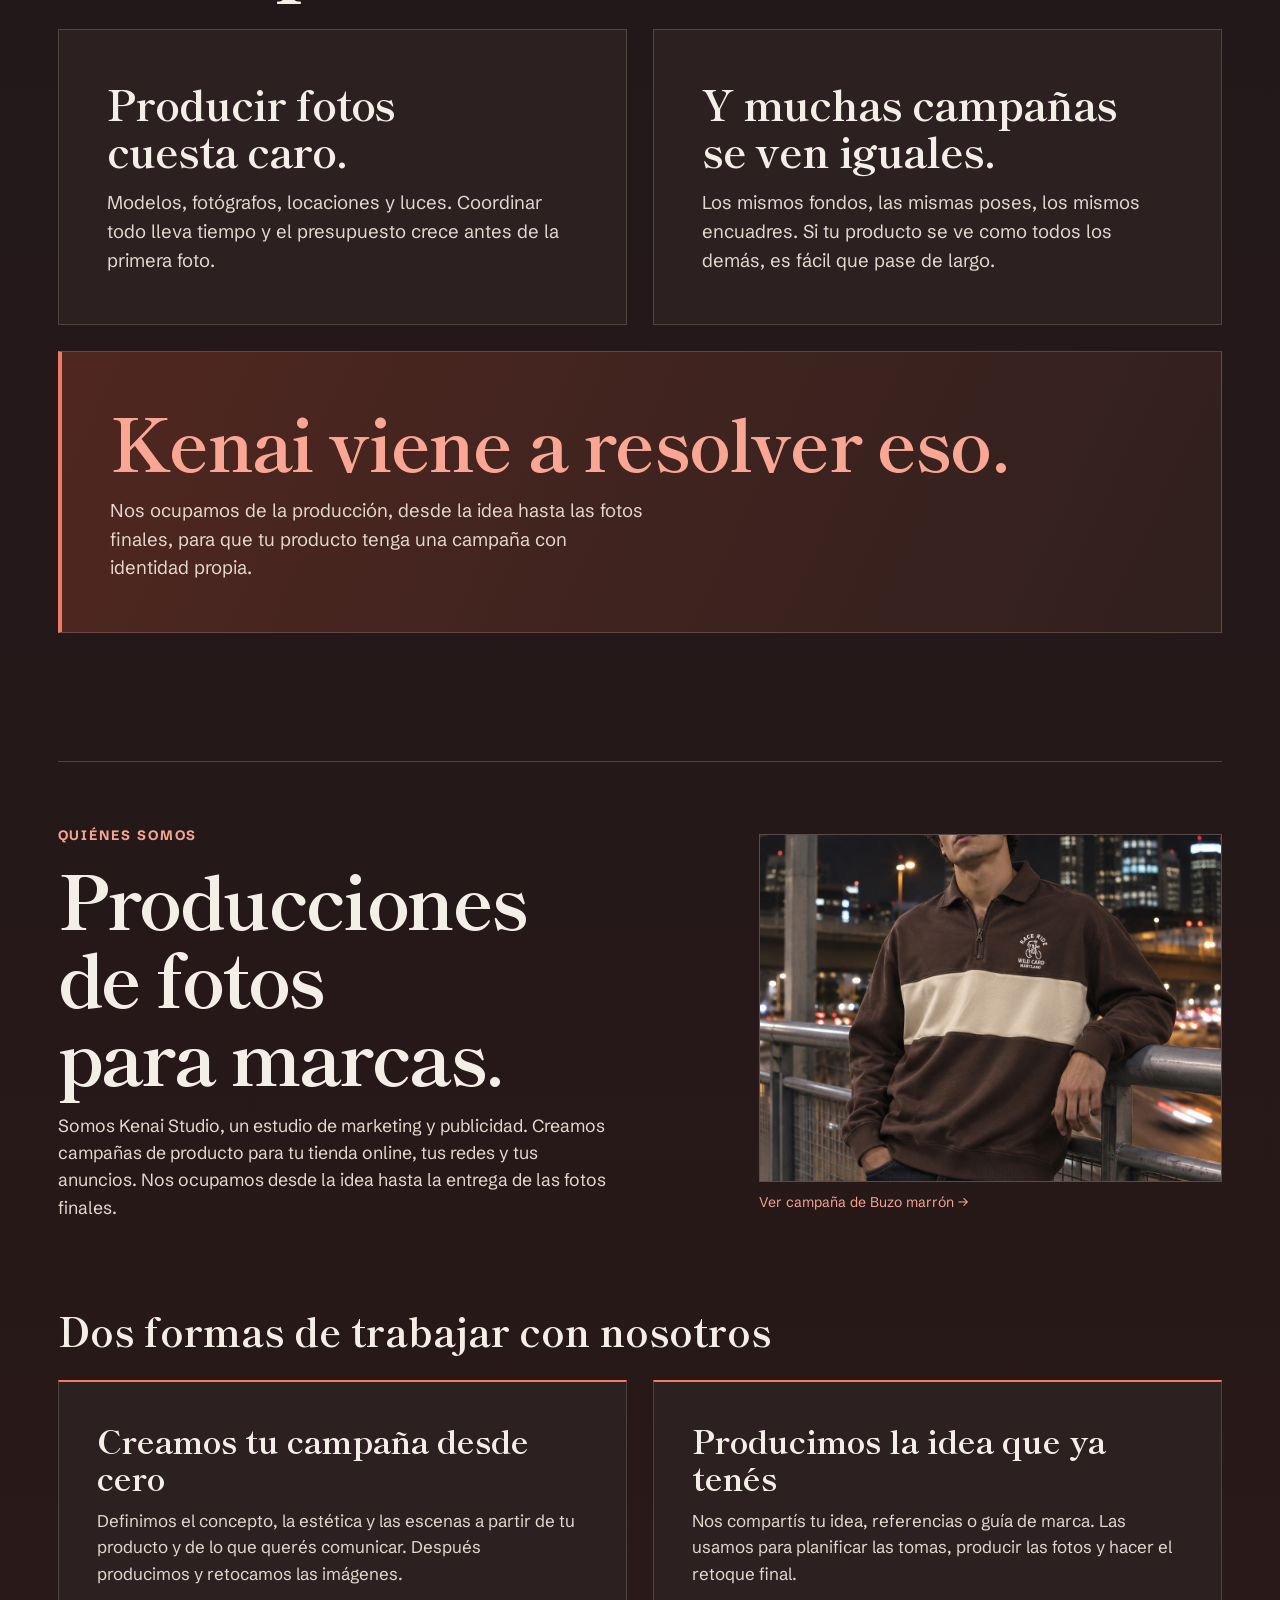
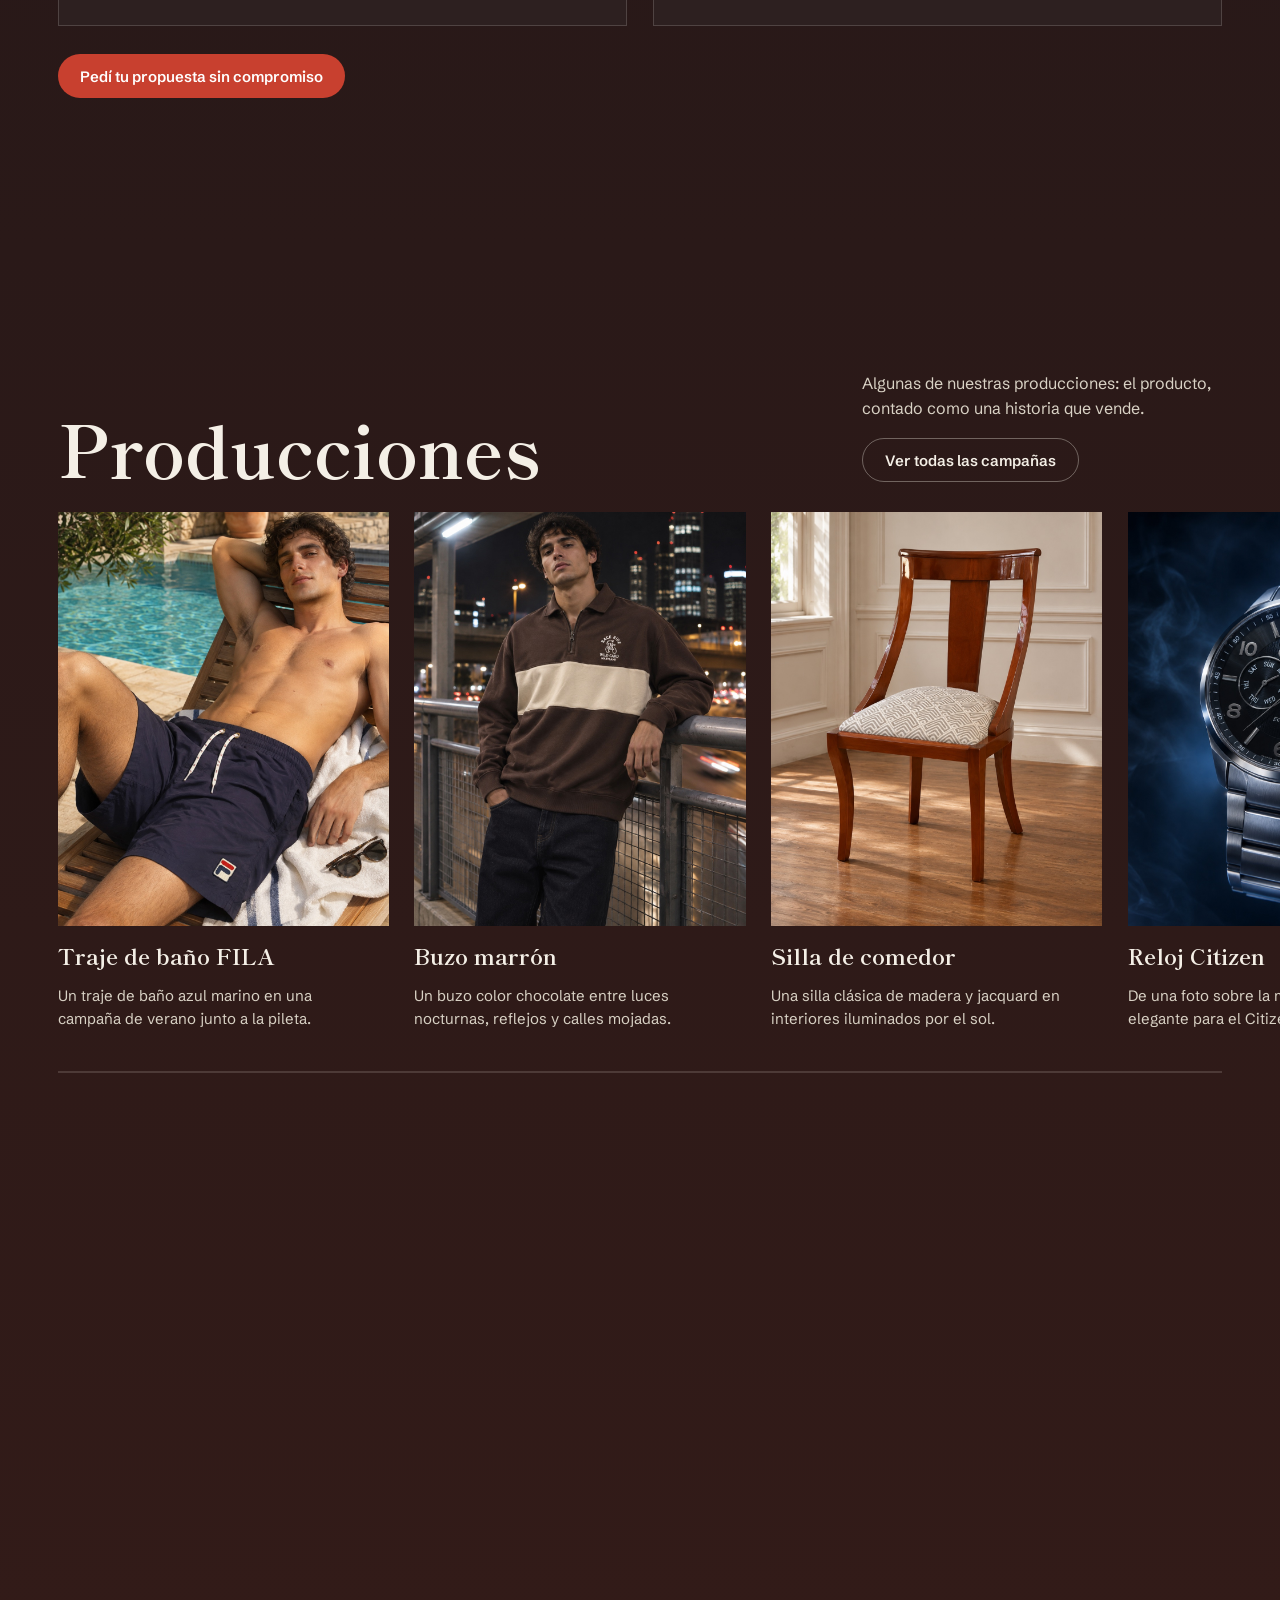
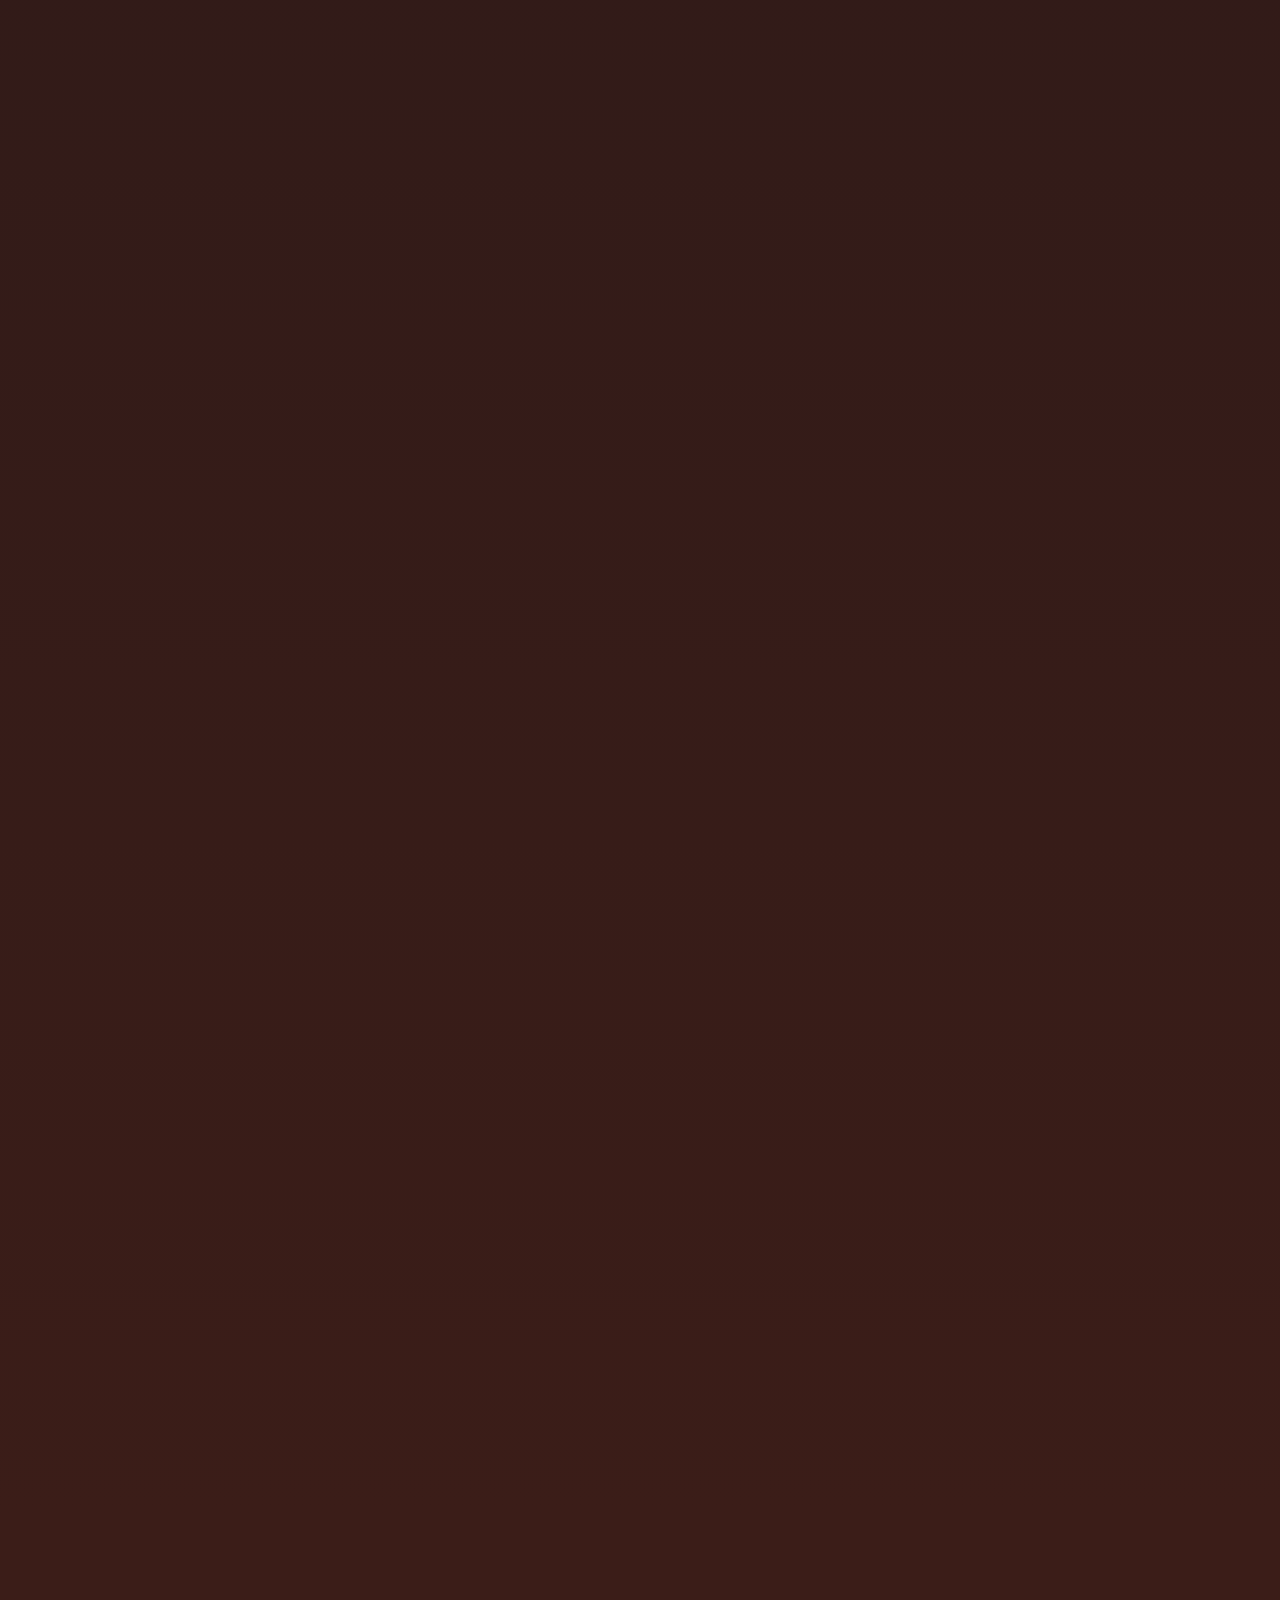
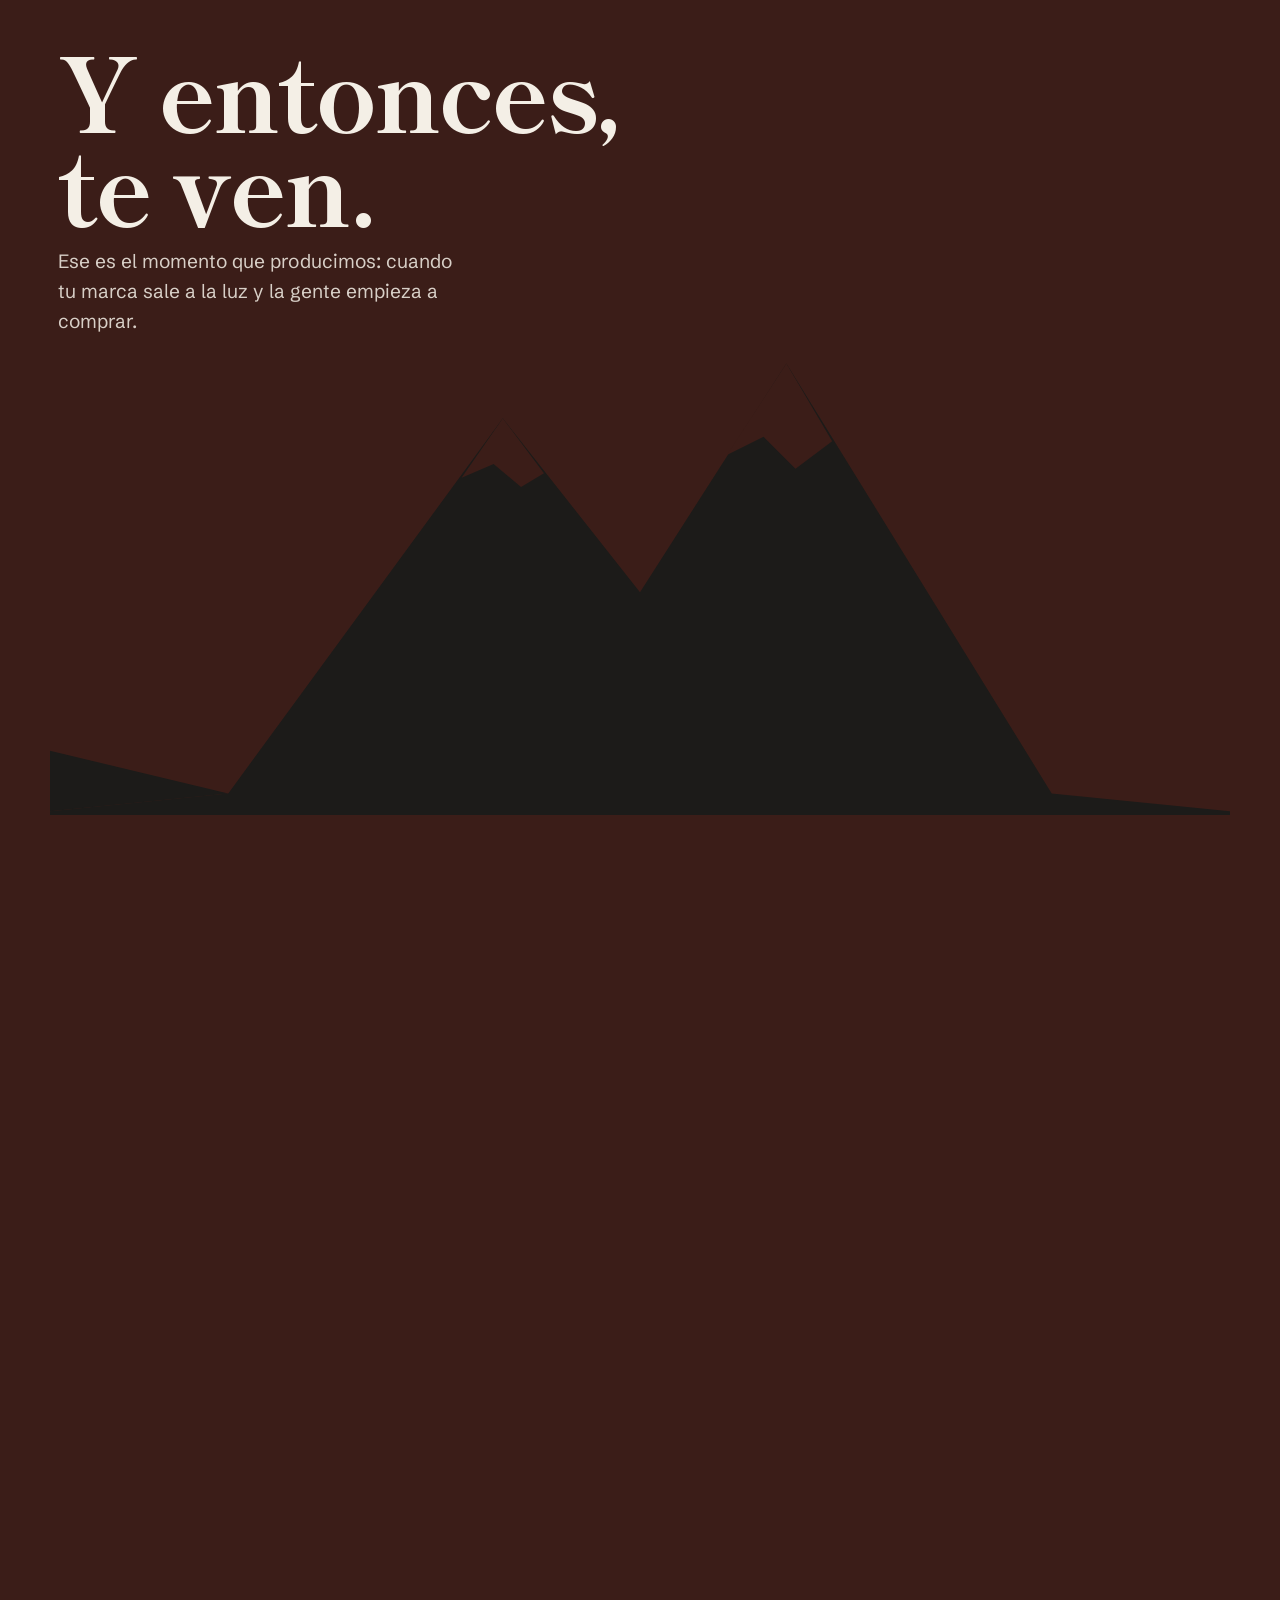
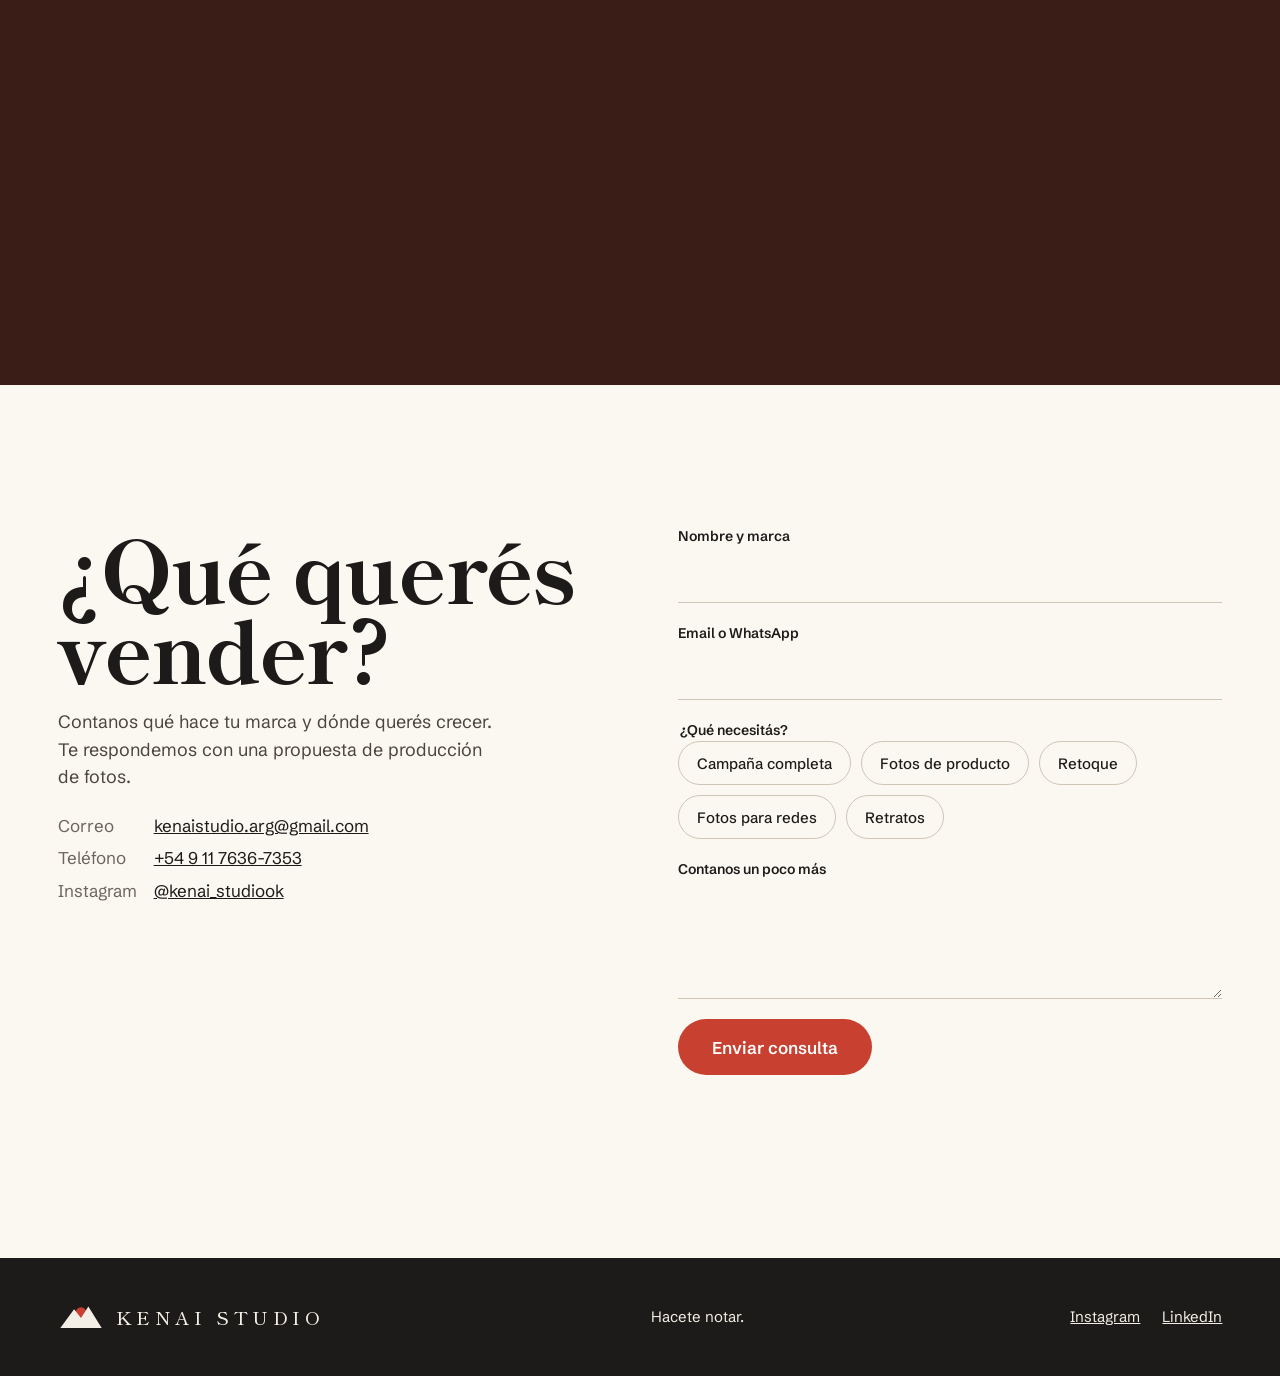
==== commit c1101f52: "Refuerza El problema y reorganiza Quiénes somos" ====
--- a/index.html
+++ b/index.html
@@ -7,7 +7,7 @@
 <link rel="preconnect" href="https://fonts.googleapis.com">
 <link rel="preconnect" href="https://fonts.gstatic.com" crossorigin>
 <link href="https://fonts.googleapis.com/css2?family=Shippori+Mincho:wght@500;700;800&family=Schibsted+Grotesk:wght@400;500;600;700&display=swap" rel="stylesheet">
-<link rel="stylesheet" href="css/estilos.css?v=propuesta-kenai">
+<link rel="stylesheet" href="css/estilos.css?v=quienes-somos">
 </head>
 <body>
 
@@ -75,23 +75,34 @@
       </div>
     </div>
 
-    <div class="about">
-      <h2>Quiénes somos</h2>
-      <div class="about-text">
-        <p>Somos Kenai Studio, un estudio de marketing y publicidad, y venimos a cambiar eso. Queremos ayudarte a diferenciarte. Queremos que la gente te note.</p>
-        <p>Hoy se decide qué comprar mirando una pantalla. Antes de entrar a tu local, la gente ya vio tus productos en Instagram, en WhatsApp o en una publicidad, y en ese segundo decide si frena o sigue de largo. Un producto bueno con una foto más del montón pasa desapercibido. El mismo producto, con una producción pensada para tu marca, se vuelve irresistible.</p>
-      </div>
-    </div>
-
-    <div class="services">
-      <h2>Trabajamos de dos formas</h2>
-      <ul class="svc">
-        <li><h3>Creamos tu campaña de cero</h3><p>Pensamos la idea, el concepto y la estética, y producimos todas las fotos para que tu marca tenga una imagen propia, que no se parezca a la de nadie.</p></li>
-        <li><h3>Producimos lo que ya tenés en mente</h3><p>¿Ya sabés qué campaña querés hacer? Nos contás y nos encargamos de la producción y el retoque para que tus productos se vean como merecen.</p></li>
-      </ul>
-      <div class="svc-close">
-        <p>El objetivo siempre es el mismo: que tu producto se destaque y que cada foto se convierta en una venta.</p>
-        <a class="cta" href="#contacto">Pedí tu propuesta sin compromiso</a>
+    <div class="about" aria-labelledby="about-title">
+      <div class="about-intro">
+        <div class="about-copy">
+          <h2 id="about-title" class="about-label">Quiénes somos</h2>
+          <p class="about-headline">Producciones de fotos para marcas.</p>
+          <p class="about-lead">Somos Kenai Studio, un estudio de marketing y publicidad. Creamos campañas de producto para tu tienda online, tus redes y tus anuncios. Nos ocupamos desde la idea hasta la entrega de las fotos finales.</p>
+        </div>
+        <a class="about-photo" href="producciones/buzo-marron">
+          <img src="img/buzo-marron-1.jpg" alt="Modelo con buzo marrón apoyado en una baranda, con la ciudad iluminada al fondo" loading="lazy" decoding="async">
+          <span>Ver campaña de Buzo marrón →</span>
+        </a>
+      </div>
+
+      <div class="services">
+        <h3>Dos formas de trabajar con nosotros</h3>
+        <ul class="svc">
+          <li>
+            <h4>Creamos tu campaña desde cero</h4>
+            <p>Definimos el concepto, la estética y las escenas a partir de tu producto y de lo que querés comunicar. Después producimos y retocamos las imágenes.</p>
+          </li>
+          <li>
+            <h4>Producimos la idea que ya tenés</h4>
+            <p>Nos compartís tu idea, referencias o guía de marca. Las usamos para planificar las tomas, producir las fotos y hacer el retoque final.</p>
+          </li>
+        </ul>
+        <div class="svc-close">
+          <a class="cta" href="#contacto">Pedí tu propuesta sin compromiso</a>
+        </div>
       </div>
     </div>
   </section>
--- a/css/estilos.css
+++ b/css/estilos.css
@@ -82,7 +82,8 @@
 /* ---------- story / about / services ---------- */
 .story-sec{background:linear-gradient(180deg,#21171A 0%,#2A1918 100%);padding:clamp(40px,6vw,90px) var(--gutter) clamp(100px,12vw,180px)}
 .story-sec{scroll-margin-top:76px}
-.problem-label{margin:0 0 24px;color:#F4A492;font:700 .83rem/1.4 var(--body);letter-spacing:.15em;text-transform:uppercase}
+.problem-label{display:flex;align-items:center;gap:clamp(12px,2.2vw,32px);margin:0 0 clamp(22px,3vw,42px);color:var(--nieve);font:700 clamp(44px,7vw,104px)/1.04 var(--display);letter-spacing:-.035em}
+.problem-label::before{content:"";flex:0 0 clamp(24px,6vw,92px);height:3px;background:#F07A62}
 .problem-grid{display:grid;grid-template-columns:repeat(2,minmax(0,1fr));gap:clamp(14px,2vw,30px)}
 .problem-point,.problem-answer{padding:clamp(24px,3.8vw,58px);border:1px solid rgba(244,239,230,.17)}
 .problem-point{background:#2d2020}
@@ -92,22 +93,23 @@
 .problem-answer{margin-top:clamp(14px,2vw,30px);border-left:4px solid #F07A62;background:linear-gradient(115deg,#502720,#30201e)}
 .problem-answer h3{color:#F9A794;font-size:clamp(34px,5.6vw,80px)}
 @media(max-width:680px){.problem-grid{grid-template-columns:1fr}}
-.about{display:grid;grid-template-columns:minmax(0,1fr) minmax(0,1.4fr);gap:clamp(28px,6vw,96px);margin-top:clamp(90px,11vw,160px);align-items:start}
-.about h2{font-size:clamp(34px,4vw,56px)}
-.about-text{display:flex;flex-direction:column;gap:18px;font-size:clamp(17px,1.35vw,20px);color:#D9D2C5;max-width:58ch}
-@media (max-width:820px){.about{grid-template-columns:1fr}}
-.services{margin-top:clamp(70px,9vw,130px)}
-.services h2{font-size:clamp(34px,4vw,56px);margin-bottom:26px}
-.svc{list-style:none;margin:0;padding:0;border-top:1px solid #4A3530}
-.svc li{position:relative;display:grid;grid-template-columns:minmax(0,1.1fr) minmax(0,1fr);gap:12px 40px;padding:28px 0;border-bottom:1px solid #4A3530;isolation:isolate}
-.svc li::before{content:"";position:absolute;inset:0 calc(var(--gutter)*-1);background:var(--sol);z-index:-1;transform:scaleY(0);transform-origin:bottom;transition:transform .45s cubic-bezier(.2,.8,.2,1)}
-.svc li:hover::before{transform:scaleY(1)}
-.svc h3{font-size:clamp(28px,3.4vw,50px);font-weight:700;line-height:1.05}
-.svc p{font-size:17px;color:#D9D2C5;max-width:46ch;align-self:center;transition:color .3s ease}
-.svc li:hover p{color:#fff}
-@media (max-width:700px){.svc li{grid-template-columns:1fr}}
-.svc-close{display:flex;flex-wrap:wrap;align-items:center;justify-content:space-between;gap:20px 40px;margin-top:36px}
-.svc-close p{margin:0;font-family:var(--display);font-size:clamp(22px,2.2vw,32px);line-height:1.25;max-width:28ch}
+.about{margin-top:clamp(76px,10vw,150px);padding-top:clamp(32px,5vw,72px);border-top:1px solid rgba(244,239,230,.2)}
+.about-intro{display:grid;grid-template-columns:minmax(0,1.35fr) minmax(0,1fr);gap:clamp(24px,6vw,90px);align-items:center}
+.about-label{margin:0 0 14px;color:#F4A492;font:700 .85rem/1.4 var(--body);letter-spacing:.14em;text-transform:uppercase}
+.about-headline{margin:0;max-width:16ch;font:700 clamp(36px,5.8vw,82px)/1.05 var(--display);letter-spacing:-.035em;text-wrap:balance}
+.about-lead{margin:20px 0 0;max-width:51ch;color:#E4D8CE;font-size:clamp(16px,1.38vw,20px)}
+.about-photo{display:grid;gap:10px;color:var(--nieve);text-decoration:none}
+.about-photo img{display:block;width:100%;aspect-ratio:4/3;object-fit:cover;object-position:center 32%;border:1px solid rgba(244,239,230,.24)}
+.about-photo span{font-size:.875rem;color:#F4A492}
+.about-photo:hover span,.about-photo:focus-visible span{text-decoration:underline}
+.services{margin-top:clamp(42px,6vw,86px)}
+.services h3{margin:0 0 20px;font-size:clamp(25px,3.1vw,44px)}
+.svc{display:grid;grid-template-columns:repeat(2,minmax(0,1fr));gap:clamp(14px,2vw,30px);list-style:none;margin:0;padding:0}
+.svc li{padding:clamp(22px,3vw,42px);background:#2d2020;border:1px solid rgba(244,239,230,.17);border-top:2px solid #F07A62}
+.svc h4{margin:0;font:700 clamp(24px,2.55vw,38px)/1.15 var(--display)}
+.svc p{margin:12px 0 0;color:#E4D8CE;max-width:48ch}
+.svc-close{margin-top:28px}
+@media(max-width:700px){.about-intro,.svc{grid-template-columns:1fr}}
 
 /* ---------- productions (horizontal) ---------- */
 .works{position:relative;background:linear-gradient(180deg,#2A1918 0%,#3B1D18 100%)}
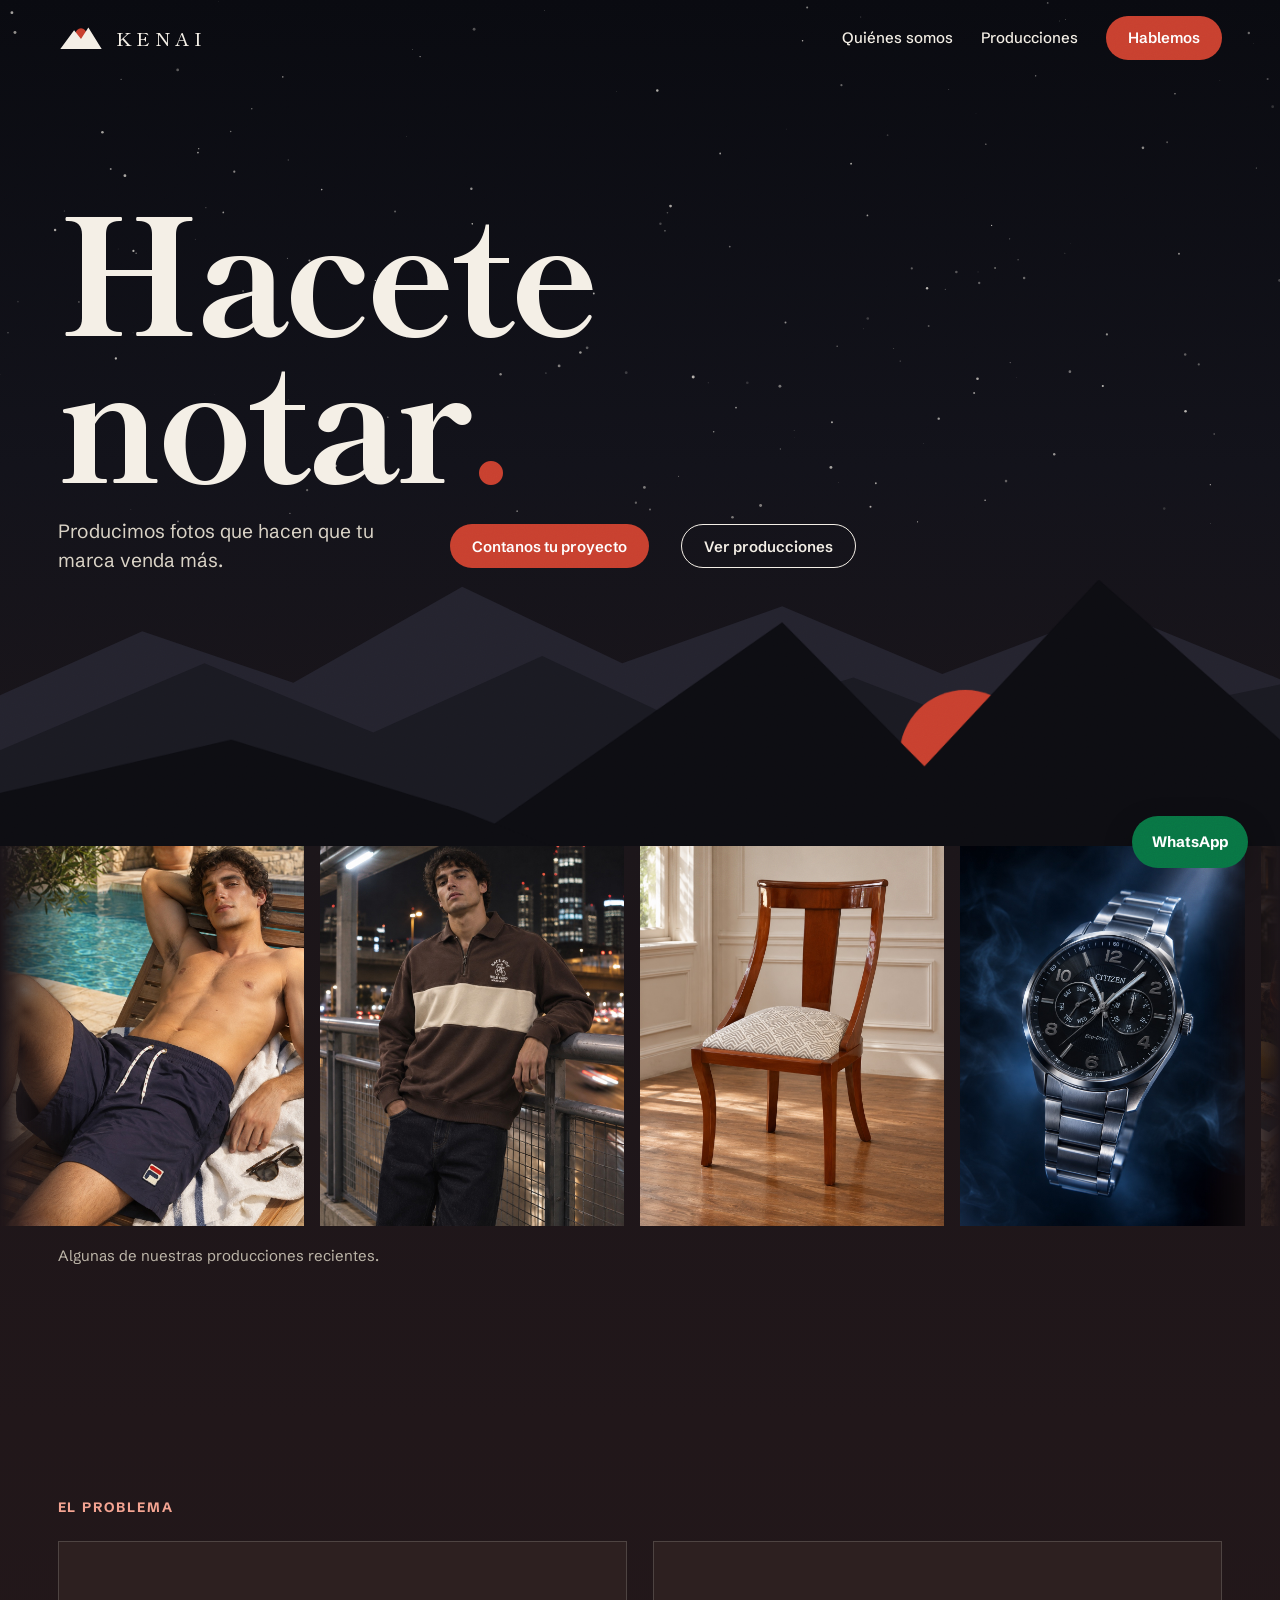
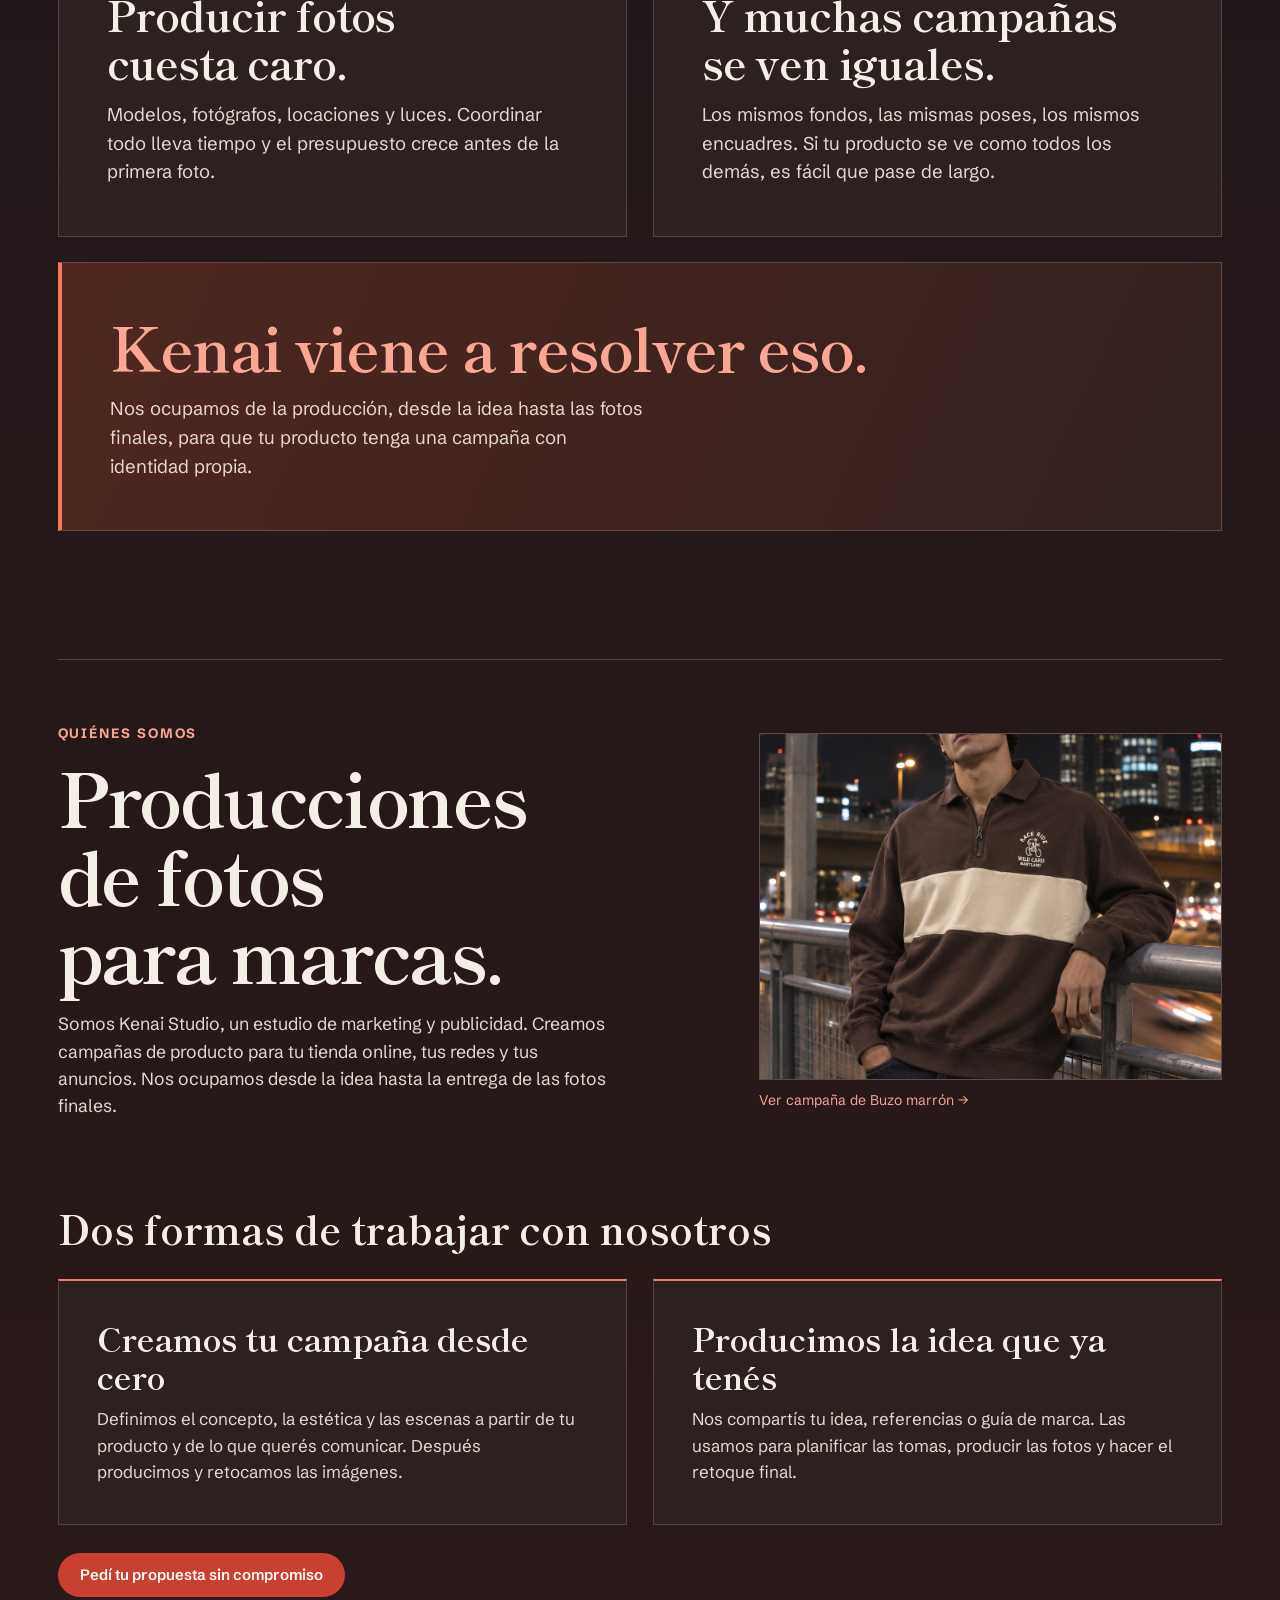
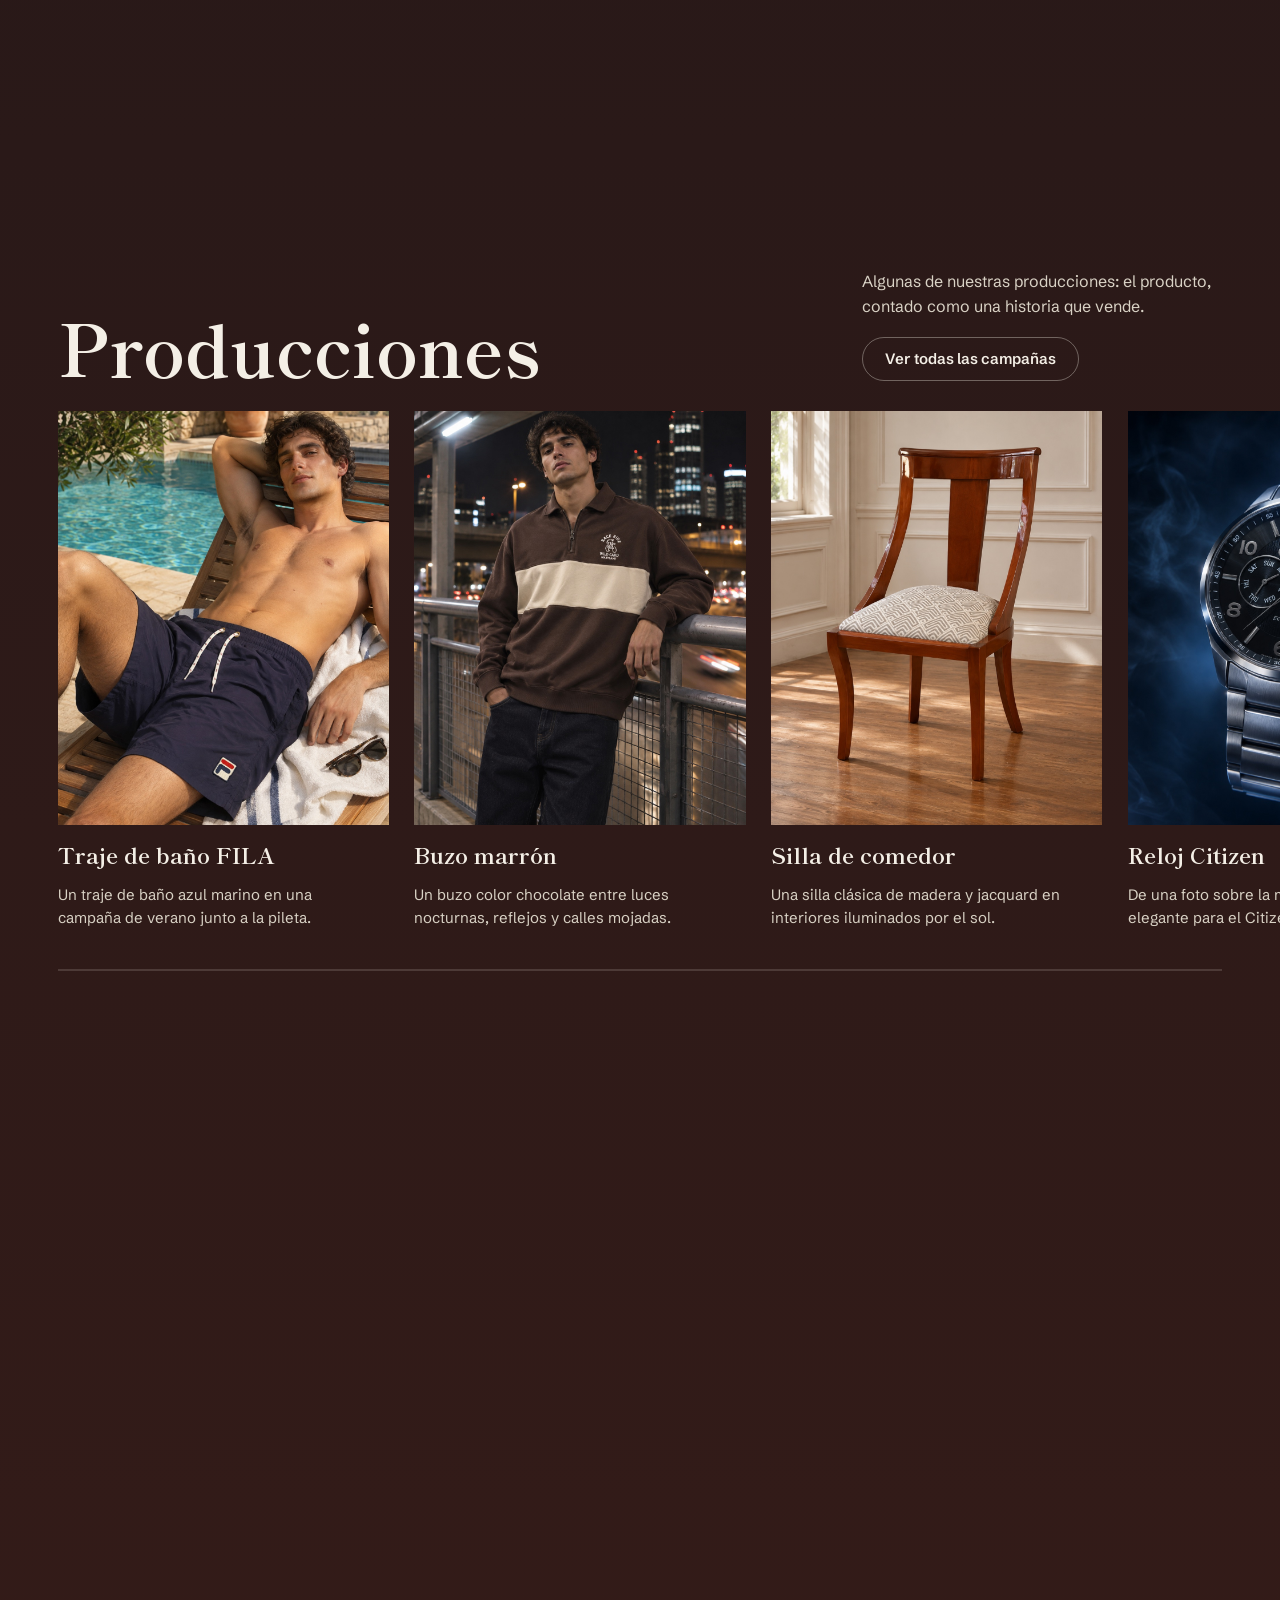
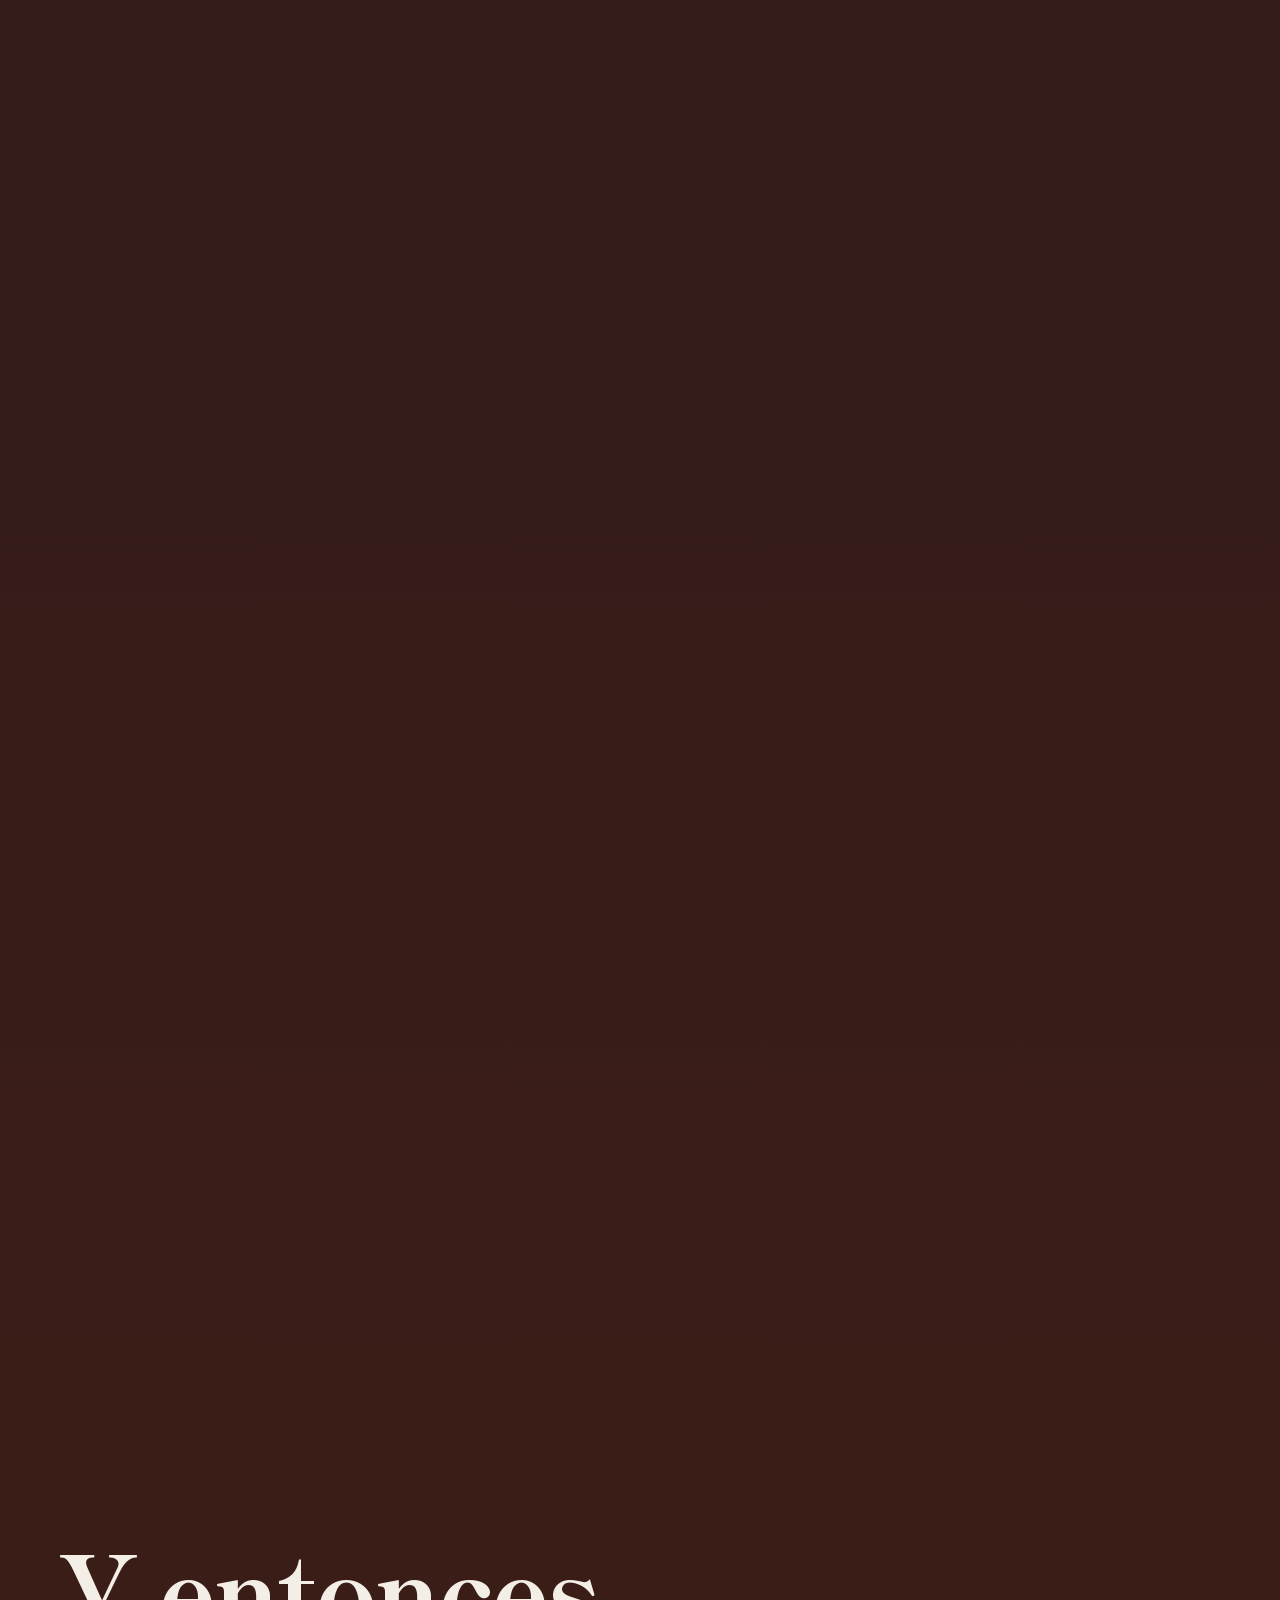
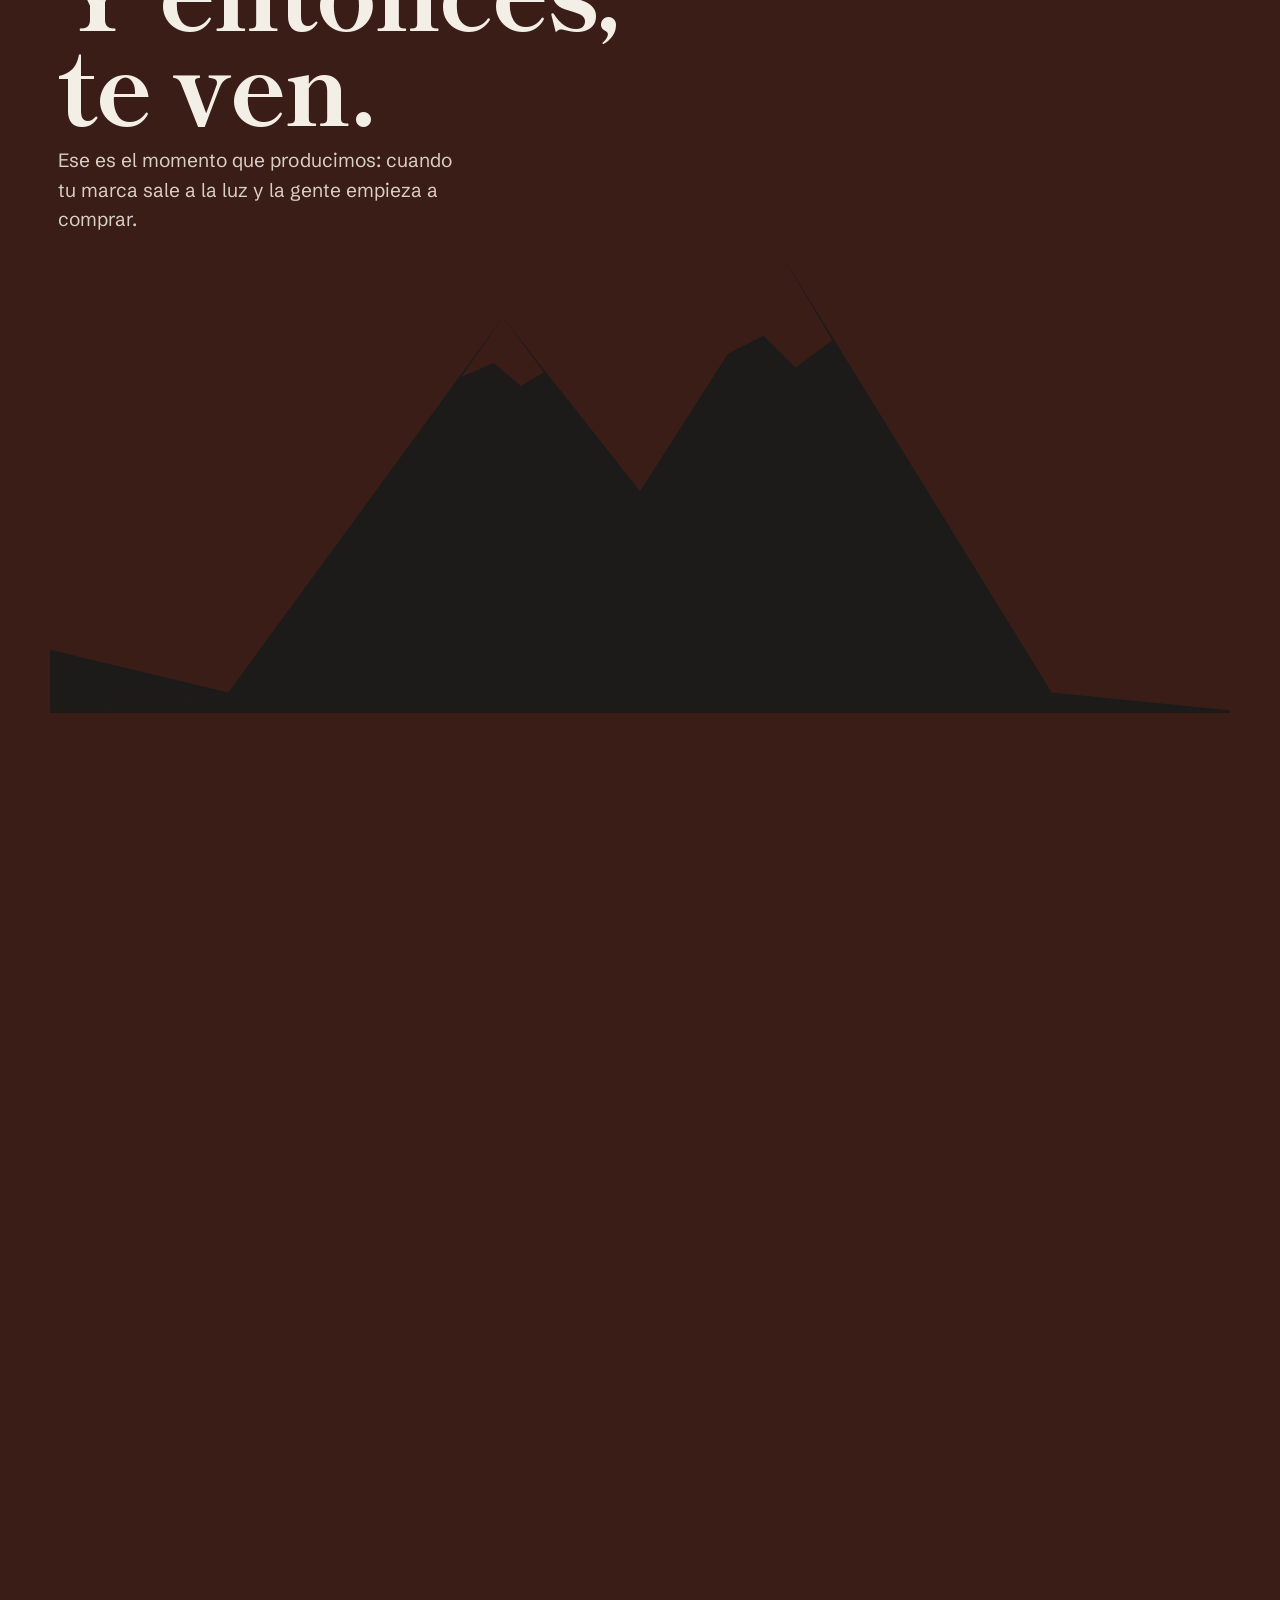
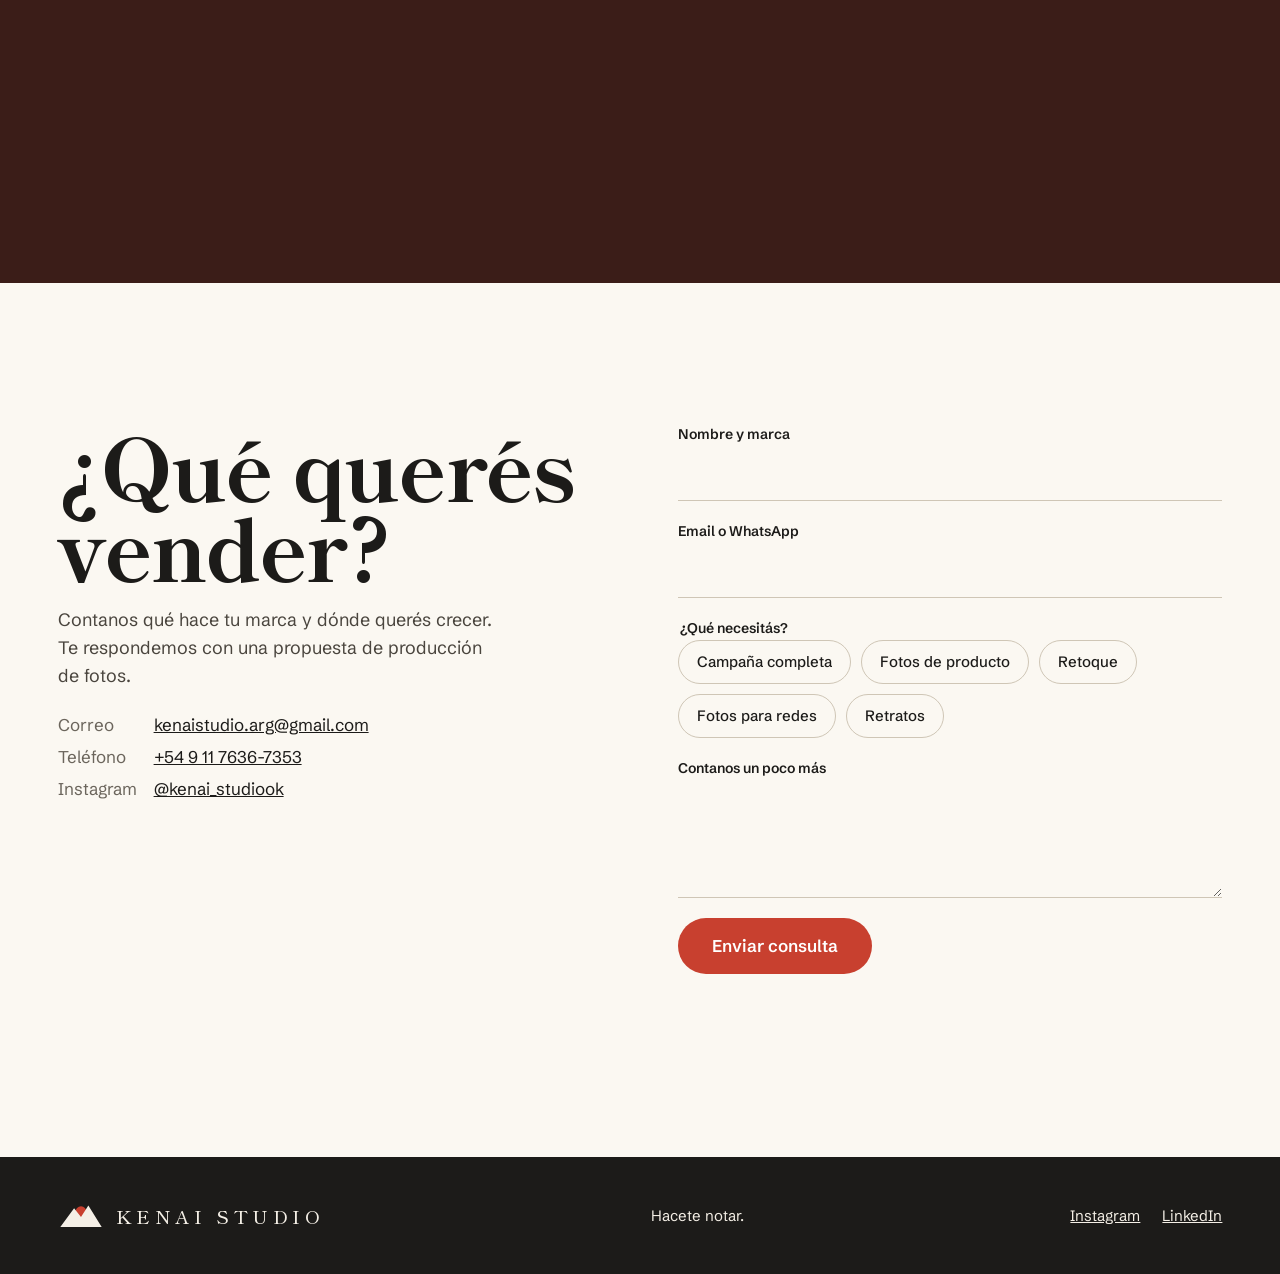
==== commit 74ed07ce: "Ajusta títulos y corrige el acceso a Quiénes somos" ====
--- a/index.html
+++ b/index.html
@@ -7,7 +7,7 @@
 <link rel="preconnect" href="https://fonts.googleapis.com">
 <link rel="preconnect" href="https://fonts.gstatic.com" crossorigin>
 <link href="https://fonts.googleapis.com/css2?family=Shippori+Mincho:wght@500;700;800&family=Schibsted+Grotesk:wght@400;500;600;700&display=swap" rel="stylesheet">
-<link rel="stylesheet" href="css/estilos.css?v=quienes-somos">
+<link rel="stylesheet" href="css/estilos.css?v=ajuste-nosotros">
 </head>
 <body>
 
@@ -56,7 +56,7 @@
   </section>
 
   <!-- STORY + ABOUT + SERVICES -->
-  <section class="story-sec" id="nosotros" data-tone="night">
+  <section class="story-sec" data-tone="night">
     <div class="problem" aria-labelledby="problem-title">
       <h2 id="problem-title" class="problem-label">El problema</h2>
       <div class="problem-grid">
@@ -75,7 +75,7 @@
       </div>
     </div>
 
-    <div class="about" aria-labelledby="about-title">
+    <div class="about" id="nosotros" aria-labelledby="about-title">
       <div class="about-intro">
         <div class="about-copy">
           <h2 id="about-title" class="about-label">Quiénes somos</h2>
--- a/css/estilos.css
+++ b/css/estilos.css
@@ -81,9 +81,8 @@
 
 /* ---------- story / about / services ---------- */
 .story-sec{background:linear-gradient(180deg,#21171A 0%,#2A1918 100%);padding:clamp(40px,6vw,90px) var(--gutter) clamp(100px,12vw,180px)}
-.story-sec{scroll-margin-top:76px}
-.problem-label{display:flex;align-items:center;gap:clamp(12px,2.2vw,32px);margin:0 0 clamp(22px,3vw,42px);color:var(--nieve);font:700 clamp(44px,7vw,104px)/1.04 var(--display);letter-spacing:-.035em}
-.problem-label::before{content:"";flex:0 0 clamp(24px,6vw,92px);height:3px;background:#F07A62}
+#nosotros{scroll-margin-top:76px}
+.problem-label{margin:0 0 24px}
 .problem-grid{display:grid;grid-template-columns:repeat(2,minmax(0,1fr));gap:clamp(14px,2vw,30px)}
 .problem-point,.problem-answer{padding:clamp(24px,3.8vw,58px);border:1px solid rgba(244,239,230,.17)}
 .problem-point{background:#2d2020}
@@ -91,11 +90,12 @@
 .problem-point h3{font-size:clamp(28px,3.3vw,49px);max-width:18ch}
 .problem-point p,.problem-answer p{margin:16px 0 0;max-width:49ch;color:#E4D8CE;font-size:clamp(16px,1.45vw,20px)}
 .problem-answer{margin-top:clamp(14px,2vw,30px);border-left:4px solid #F07A62;background:linear-gradient(115deg,#502720,#30201e)}
-.problem-answer h3{color:#F9A794;font-size:clamp(34px,5.6vw,80px)}
+.problem-answer h3{color:#F9A794;font-size:clamp(30px,4.7vw,66px)}
 @media(max-width:680px){.problem-grid{grid-template-columns:1fr}}
 .about{margin-top:clamp(76px,10vw,150px);padding-top:clamp(32px,5vw,72px);border-top:1px solid rgba(244,239,230,.2)}
 .about-intro{display:grid;grid-template-columns:minmax(0,1.35fr) minmax(0,1fr);gap:clamp(24px,6vw,90px);align-items:center}
-.about-label{margin:0 0 14px;color:#F4A492;font:700 .85rem/1.4 var(--body);letter-spacing:.14em;text-transform:uppercase}
+.about-label{margin:0 0 14px}
+.problem-label,.about-label{color:#F4A492;font:700 .85rem/1.4 var(--body);letter-spacing:.14em;text-transform:uppercase}
 .about-headline{margin:0;max-width:16ch;font:700 clamp(36px,5.8vw,82px)/1.05 var(--display);letter-spacing:-.035em;text-wrap:balance}
 .about-lead{margin:20px 0 0;max-width:51ch;color:#E4D8CE;font-size:clamp(16px,1.38vw,20px)}
 .about-photo{display:grid;gap:10px;color:var(--nieve);text-decoration:none}
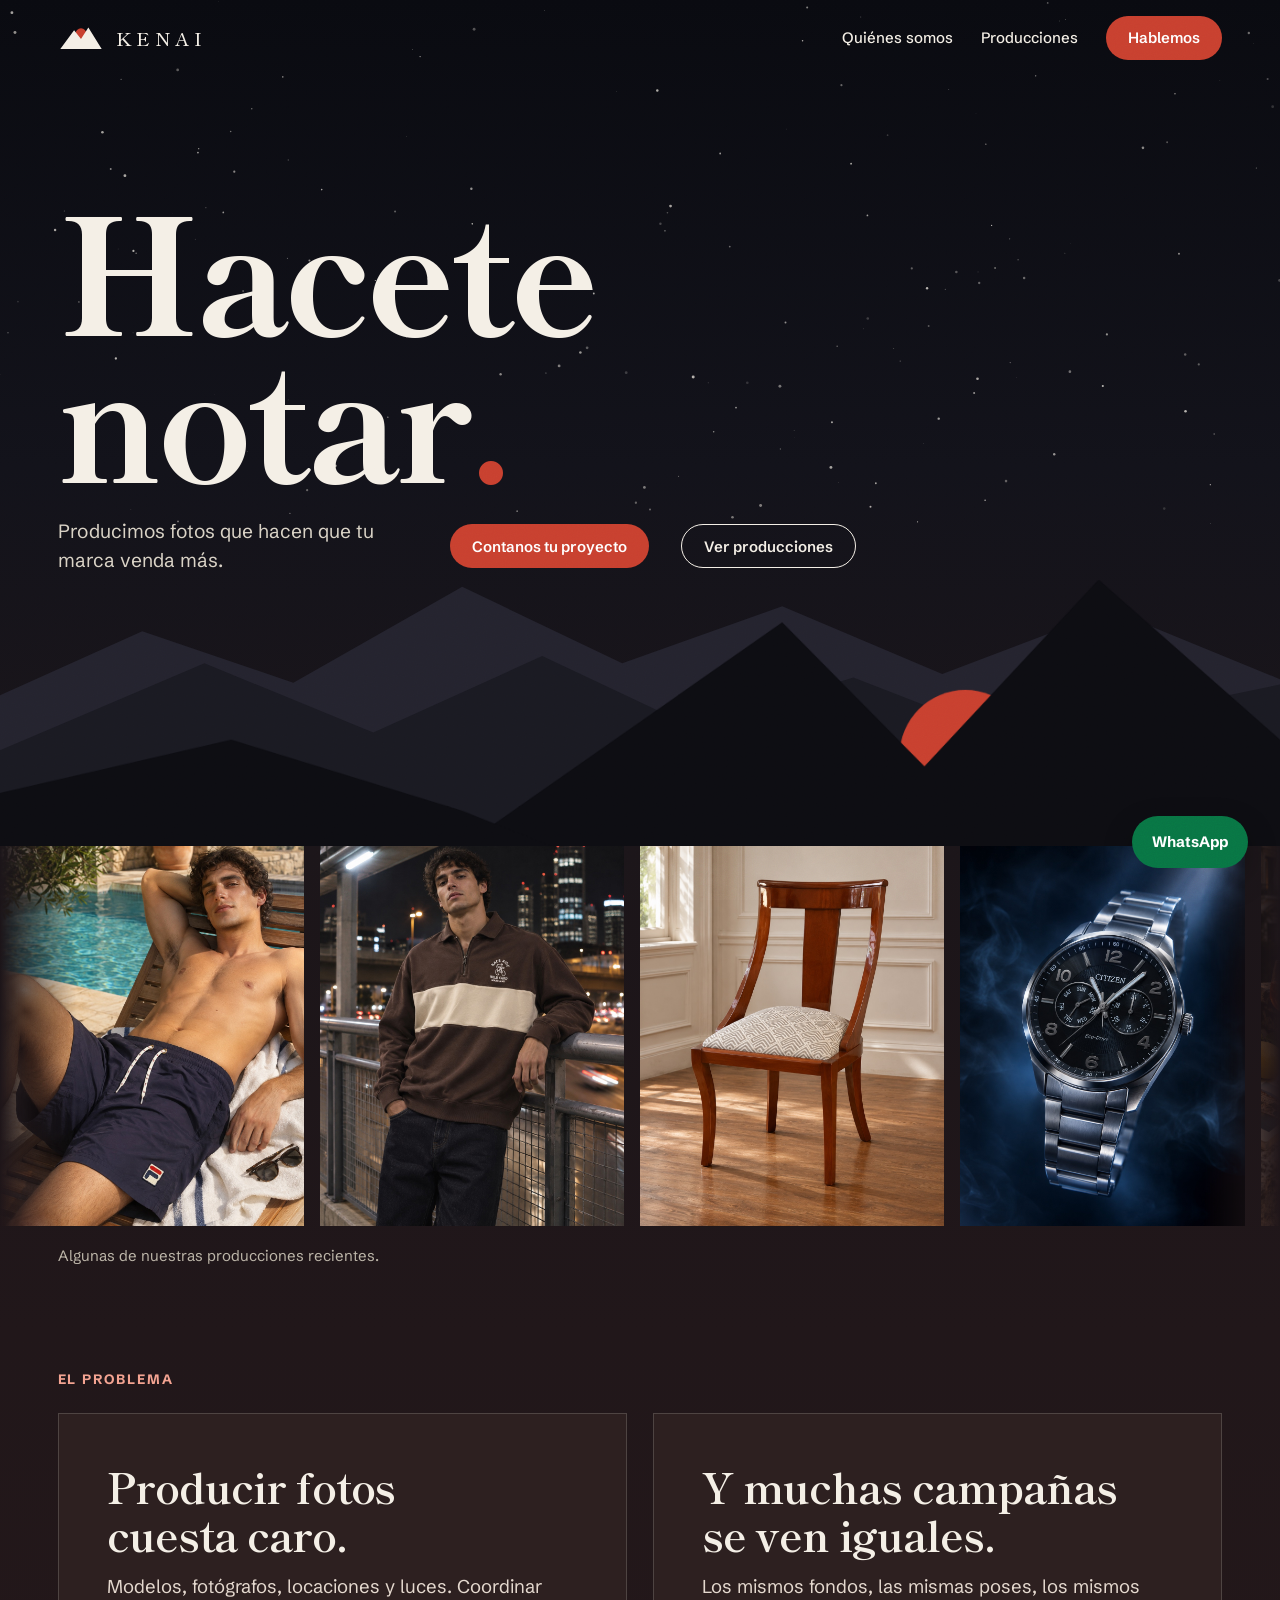
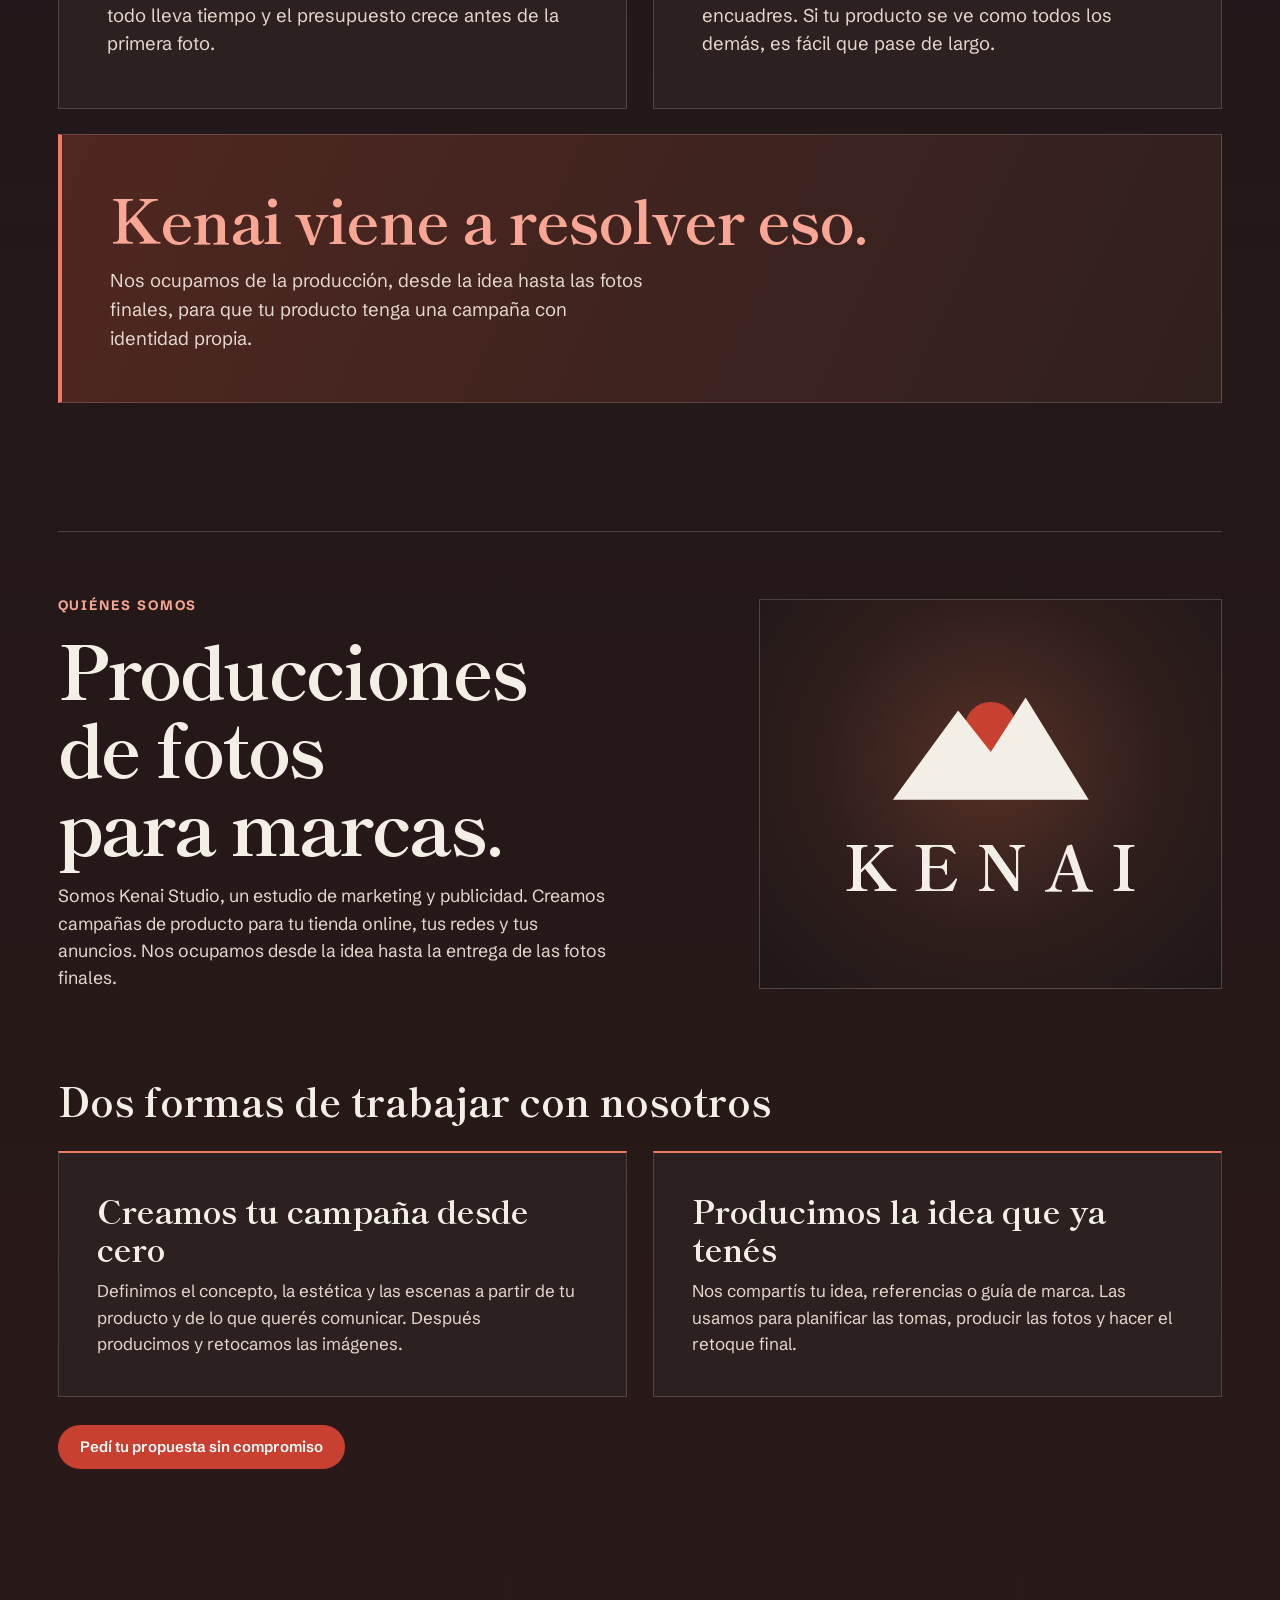
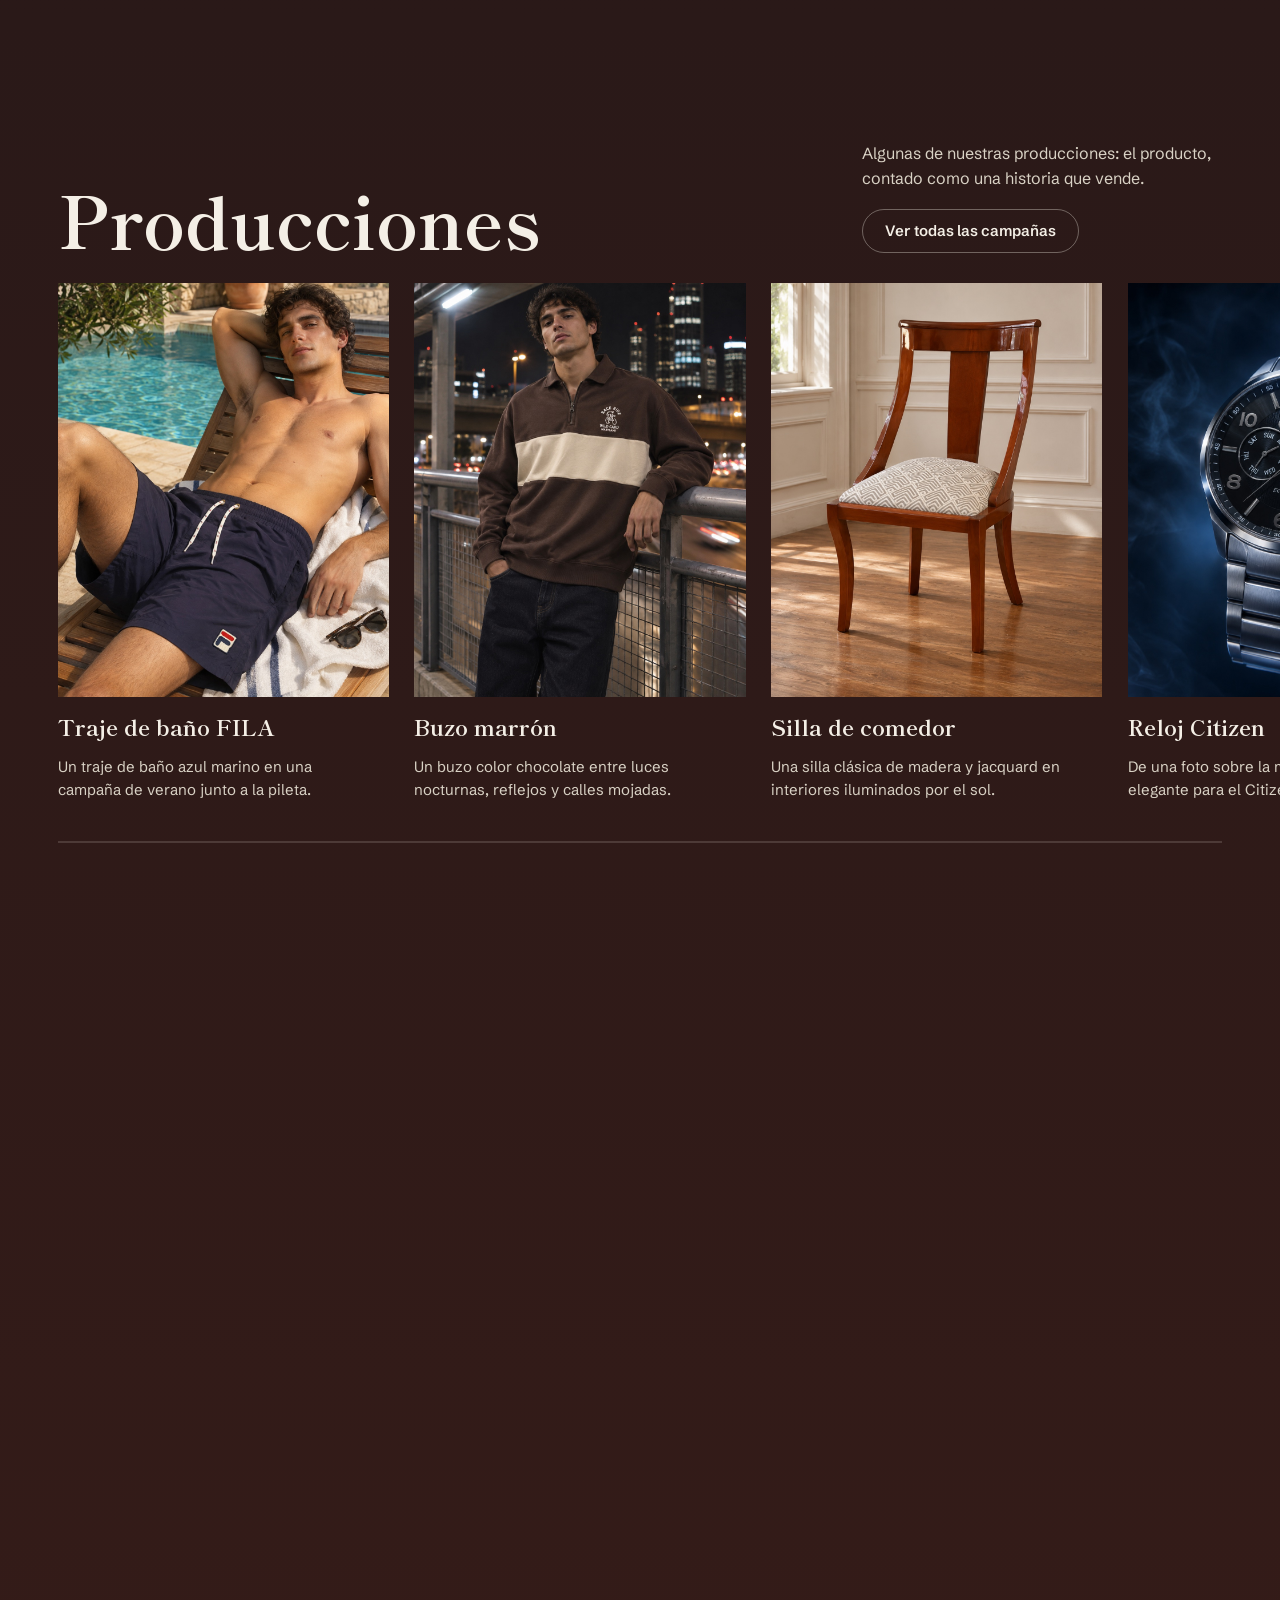
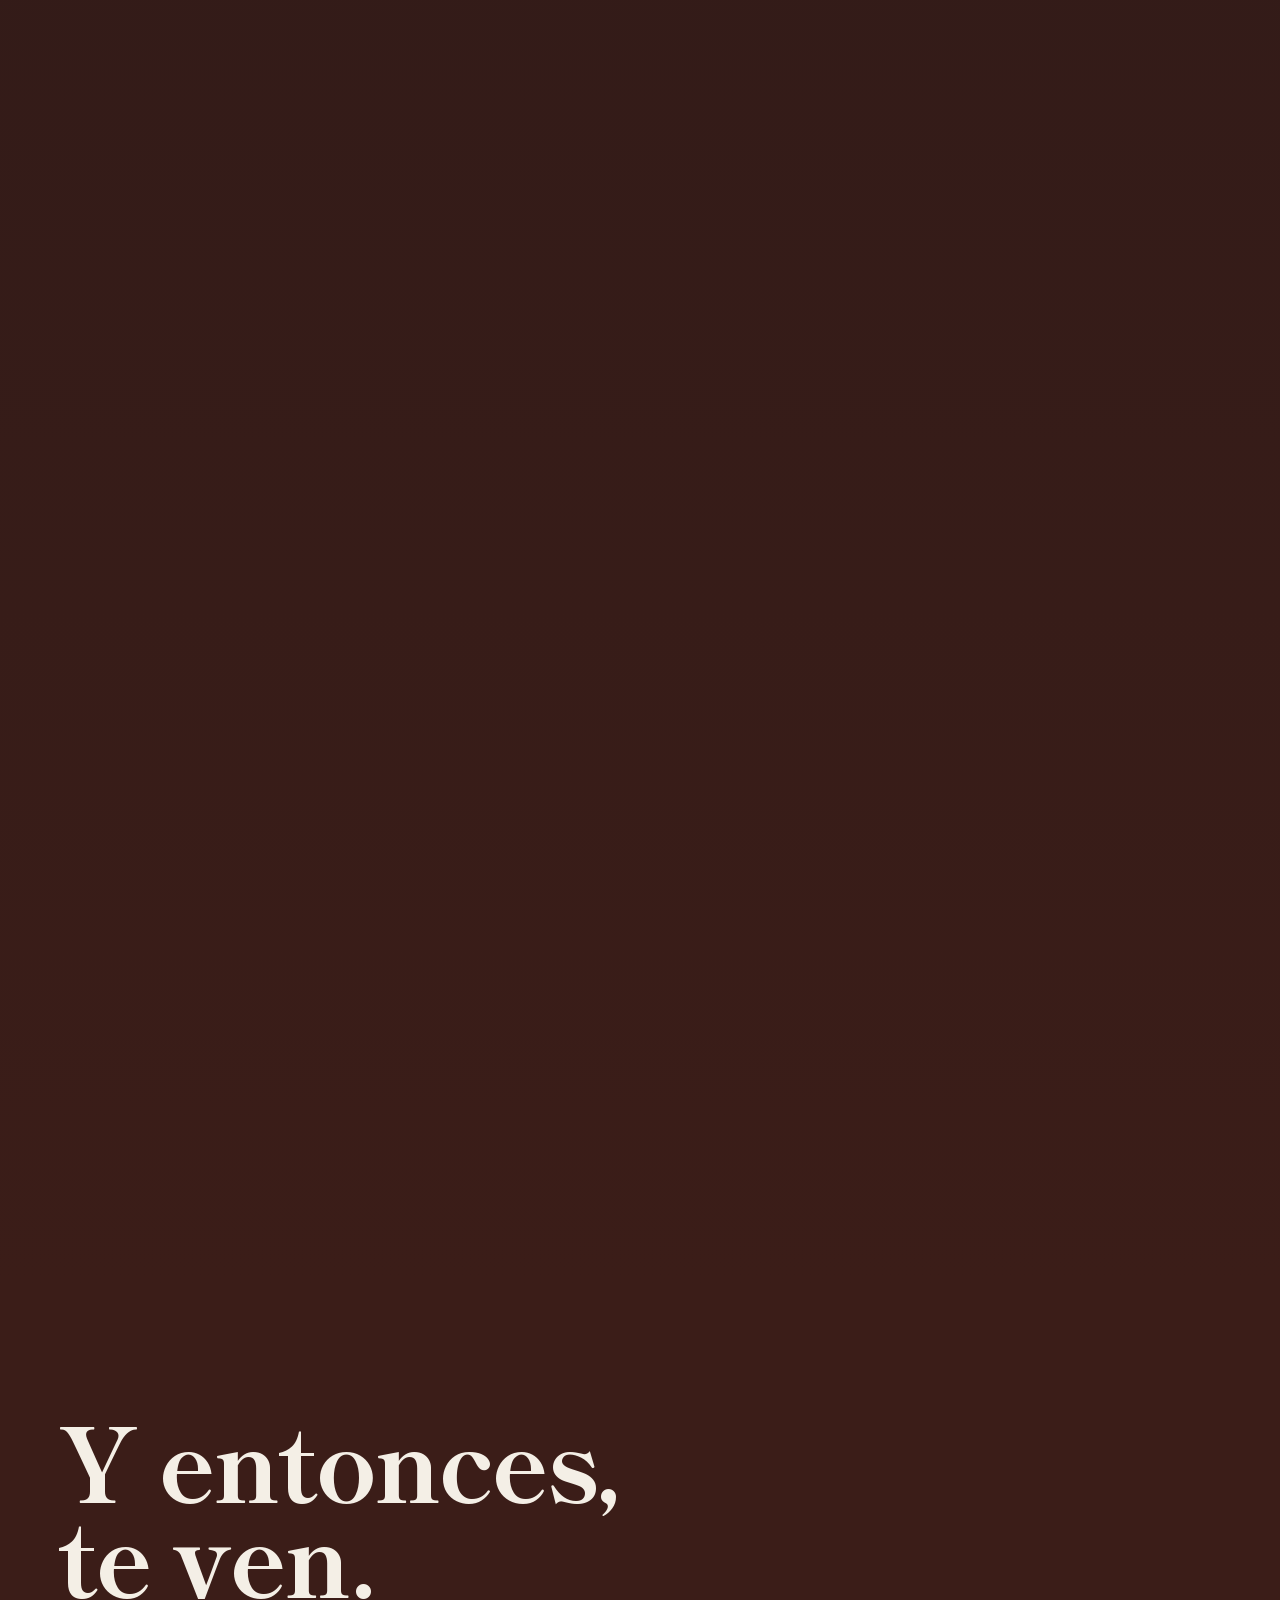
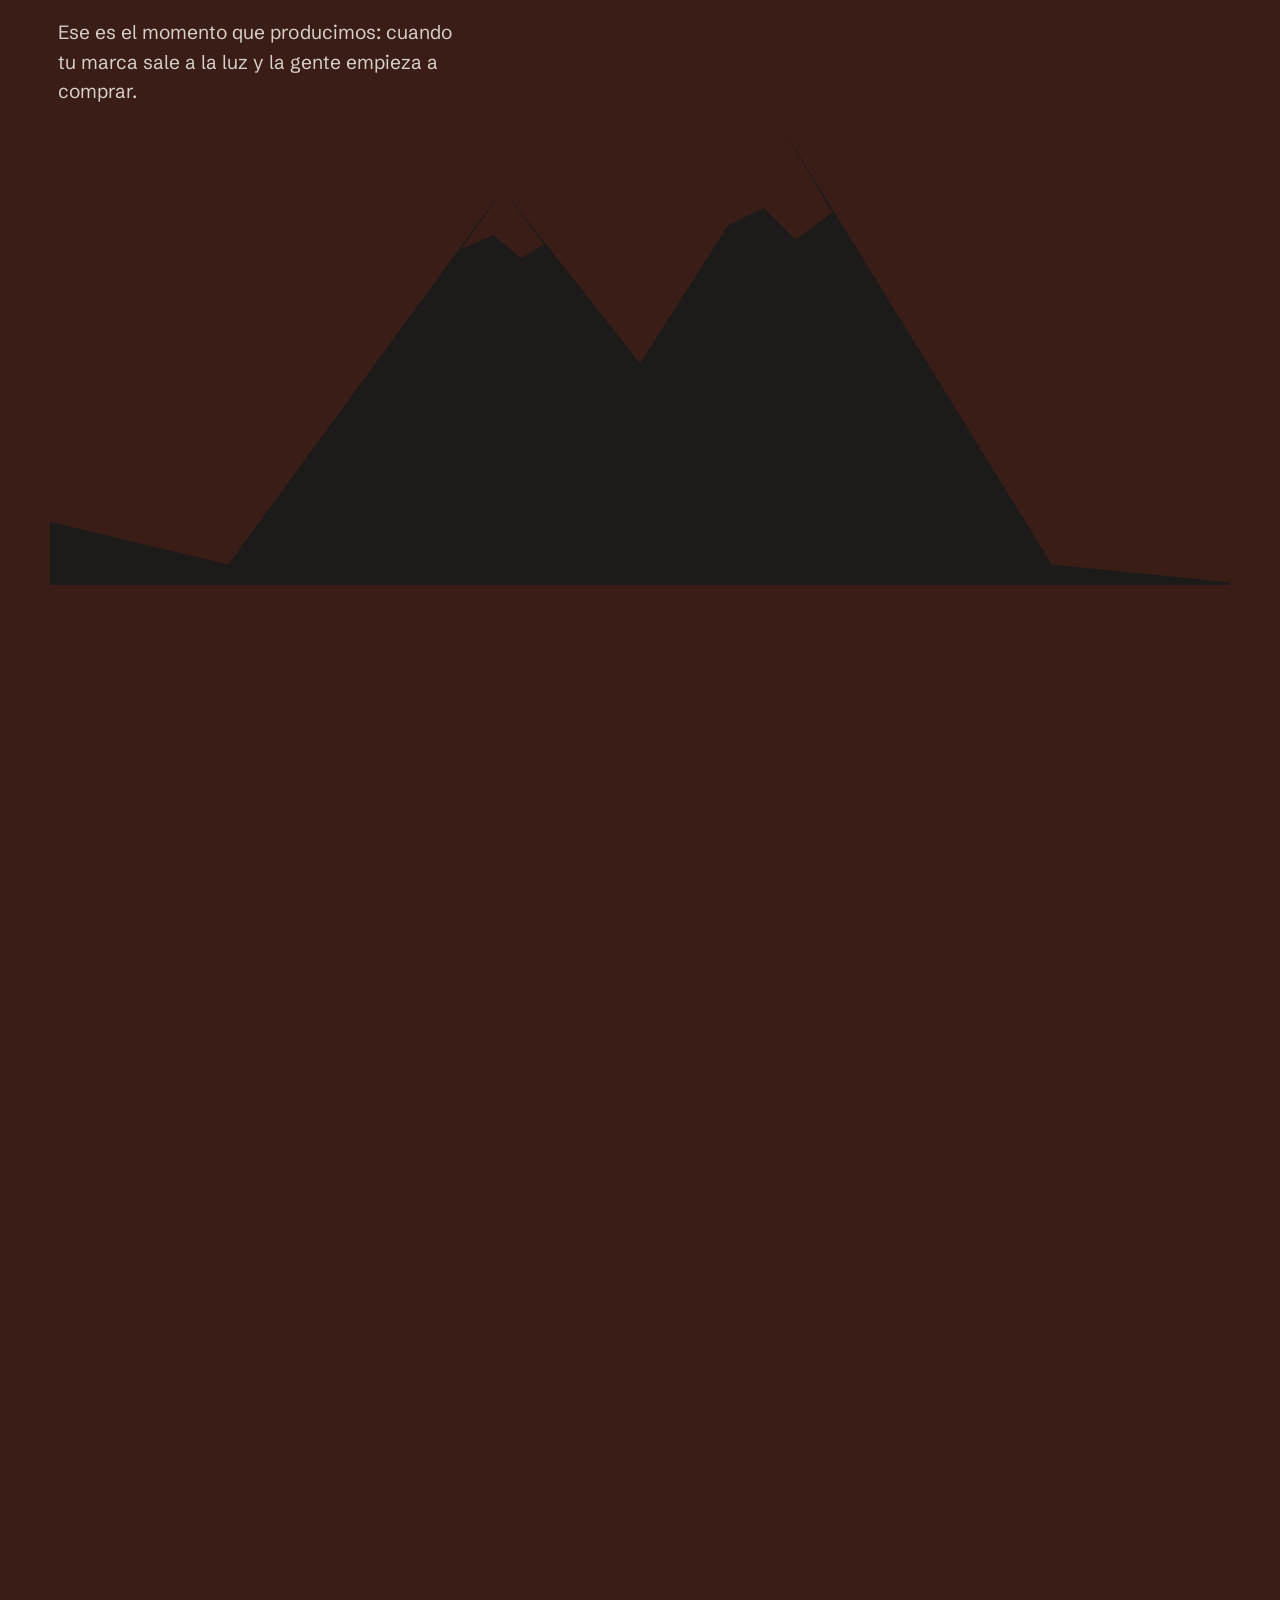
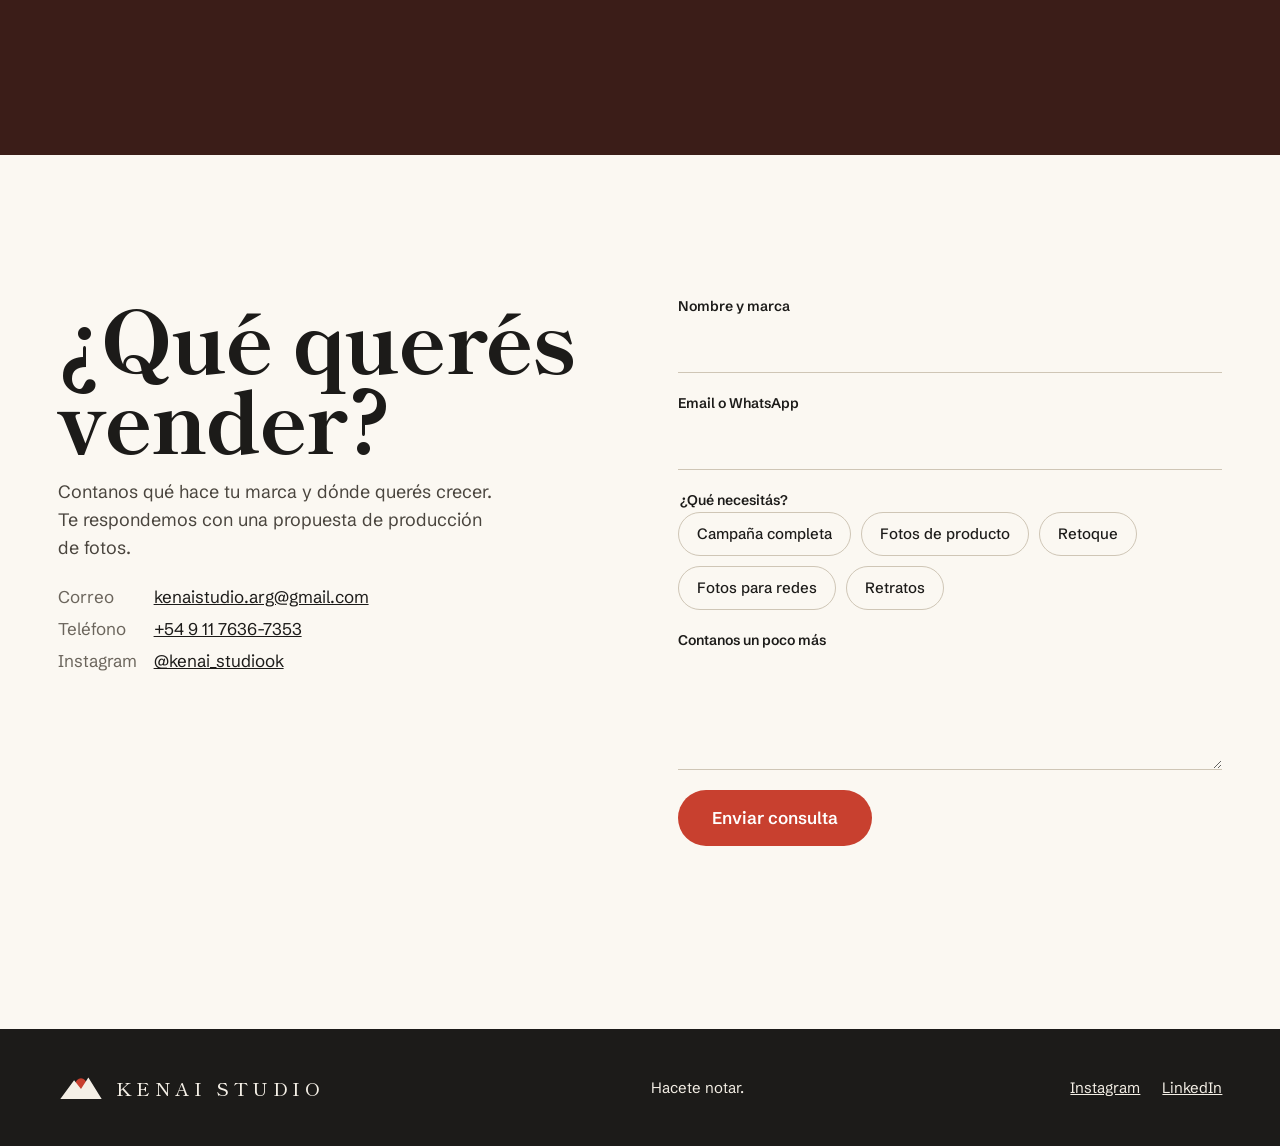
==== commit 54c431f6: "Muestra el logo de Kenai y ajusta el espacio antes de El problema" ====
--- a/index.html
+++ b/index.html
@@ -7,7 +7,7 @@
 <link rel="preconnect" href="https://fonts.googleapis.com">
 <link rel="preconnect" href="https://fonts.gstatic.com" crossorigin>
 <link href="https://fonts.googleapis.com/css2?family=Shippori+Mincho:wght@500;700;800&family=Schibsted+Grotesk:wght@400;500;600;700&display=swap" rel="stylesheet">
-<link rel="stylesheet" href="css/estilos.css?v=ajuste-nosotros">
+<link rel="stylesheet" href="css/estilos.css?v=logo-kenai">
 </head>
 <body>
 
@@ -82,10 +82,13 @@
           <p class="about-headline">Producciones de fotos para marcas.</p>
           <p class="about-lead">Somos Kenai Studio, un estudio de marketing y publicidad. Creamos campañas de producto para tu tienda online, tus redes y tus anuncios. Nos ocupamos desde la idea hasta la entrega de las fotos finales.</p>
         </div>
-        <a class="about-photo" href="producciones/buzo-marron">
-          <img src="img/buzo-marron-1.jpg" alt="Modelo con buzo marrón apoyado en una baranda, con la ciudad iluminada al fondo" loading="lazy" decoding="async">
-          <span>Ver campaña de Buzo marrón →</span>
-        </a>
+        <div class="about-brand" role="img" aria-label="Kenai Studio">
+          <svg viewBox="0 40 200 105" aria-hidden="true" focusable="false">
+            <circle cx="100" cy="74" r="24" fill="#C8402F"/>
+            <path fill="currentColor" d="M10 140 L70 58 L100 96 L132 46 L190 140 Z"/>
+          </svg>
+          <span aria-hidden="true">KENAI</span>
+        </div>
       </div>
 
       <div class="services">
--- a/css/estilos.css
+++ b/css/estilos.css
@@ -61,7 +61,7 @@
 @keyframes peek{from{transform:translateY(60px)}to{transform:none}}
 
 /* ---------- big photo ---------- */
-.still{background:linear-gradient(180deg,#1B1519 0%,#21171A 100%);padding:0 var(--gutter) clamp(90px,12vw,170px)}
+.still{background:linear-gradient(180deg,#1B1519 0%,#21171A 100%);padding:0 var(--gutter) clamp(32px,5vw,72px)}
 .frame{position:relative;width:100%;max-width:1100px;margin:0 auto;aspect-ratio:16/9;overflow:hidden;background:#2a1b1a}
 @media (max-width:760px){.frame{aspect-ratio:4/5}}
 .frame canvas,.frame img,.frame video{position:absolute;inset:0;width:100%;height:100%;object-fit:cover;will-change:transform}
@@ -80,7 +80,7 @@
 [data-drop].dragging{outline:2px dashed var(--sol);outline-offset:6px}
 
 /* ---------- story / about / services ---------- */
-.story-sec{background:linear-gradient(180deg,#21171A 0%,#2A1918 100%);padding:clamp(40px,6vw,90px) var(--gutter) clamp(100px,12vw,180px)}
+.story-sec{background:linear-gradient(180deg,#21171A 0%,#2A1918 100%);padding:clamp(24px,3vw,44px) var(--gutter) clamp(100px,12vw,180px)}
 #nosotros{scroll-margin-top:76px}
 .problem-label{margin:0 0 24px}
 .problem-grid{display:grid;grid-template-columns:repeat(2,minmax(0,1fr));gap:clamp(14px,2vw,30px)}
@@ -98,10 +98,9 @@
 .problem-label,.about-label{color:#F4A492;font:700 .85rem/1.4 var(--body);letter-spacing:.14em;text-transform:uppercase}
 .about-headline{margin:0;max-width:16ch;font:700 clamp(36px,5.8vw,82px)/1.05 var(--display);letter-spacing:-.035em;text-wrap:balance}
 .about-lead{margin:20px 0 0;max-width:51ch;color:#E4D8CE;font-size:clamp(16px,1.38vw,20px)}
-.about-photo{display:grid;gap:10px;color:var(--nieve);text-decoration:none}
-.about-photo img{display:block;width:100%;aspect-ratio:4/3;object-fit:cover;object-position:center 32%;border:1px solid rgba(244,239,230,.24)}
-.about-photo span{font-size:.875rem;color:#F4A492}
-.about-photo:hover span,.about-photo:focus-visible span{text-decoration:underline}
+.about-brand{display:grid;place-content:center;justify-items:center;gap:clamp(12px,2vw,24px);min-height:clamp(200px,31vw,390px);padding:28px 22px;border:1px solid rgba(244,239,230,.2);color:var(--nieve);background:radial-gradient(ellipse at 50% 42%,#553026 0%,#2d1d1b 56%,#201719 100%)}
+.about-brand svg{display:block;width:clamp(100px,17vw,220px)}
+.about-brand span{padding-inline-start:.27em;font:700 clamp(28px,4.9vw,70px)/1.08 var(--display);letter-spacing:.27em}
 .services{margin-top:clamp(42px,6vw,86px)}
 .services h3{margin:0 0 20px;font-size:clamp(25px,3.1vw,44px)}
 .svc{display:grid;grid-template-columns:repeat(2,minmax(0,1fr));gap:clamp(14px,2vw,30px);list-style:none;margin:0;padding:0}
